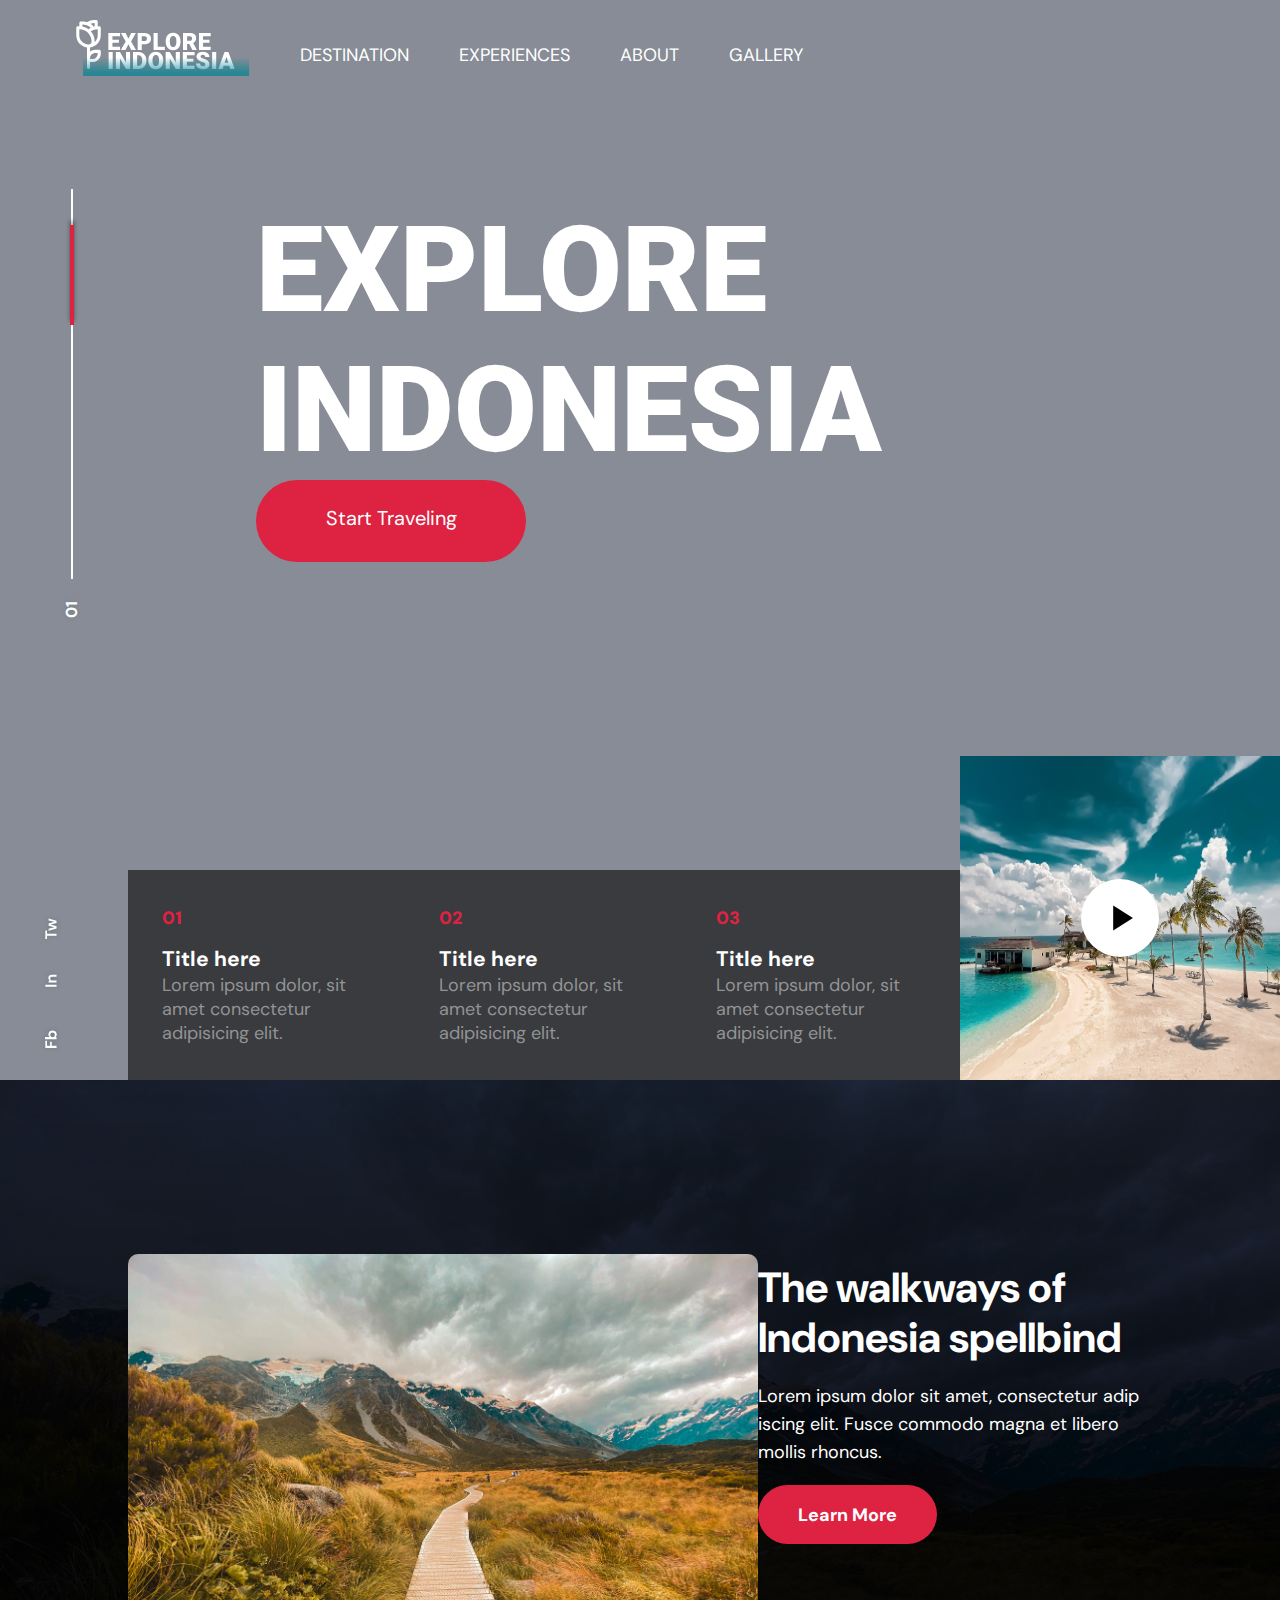
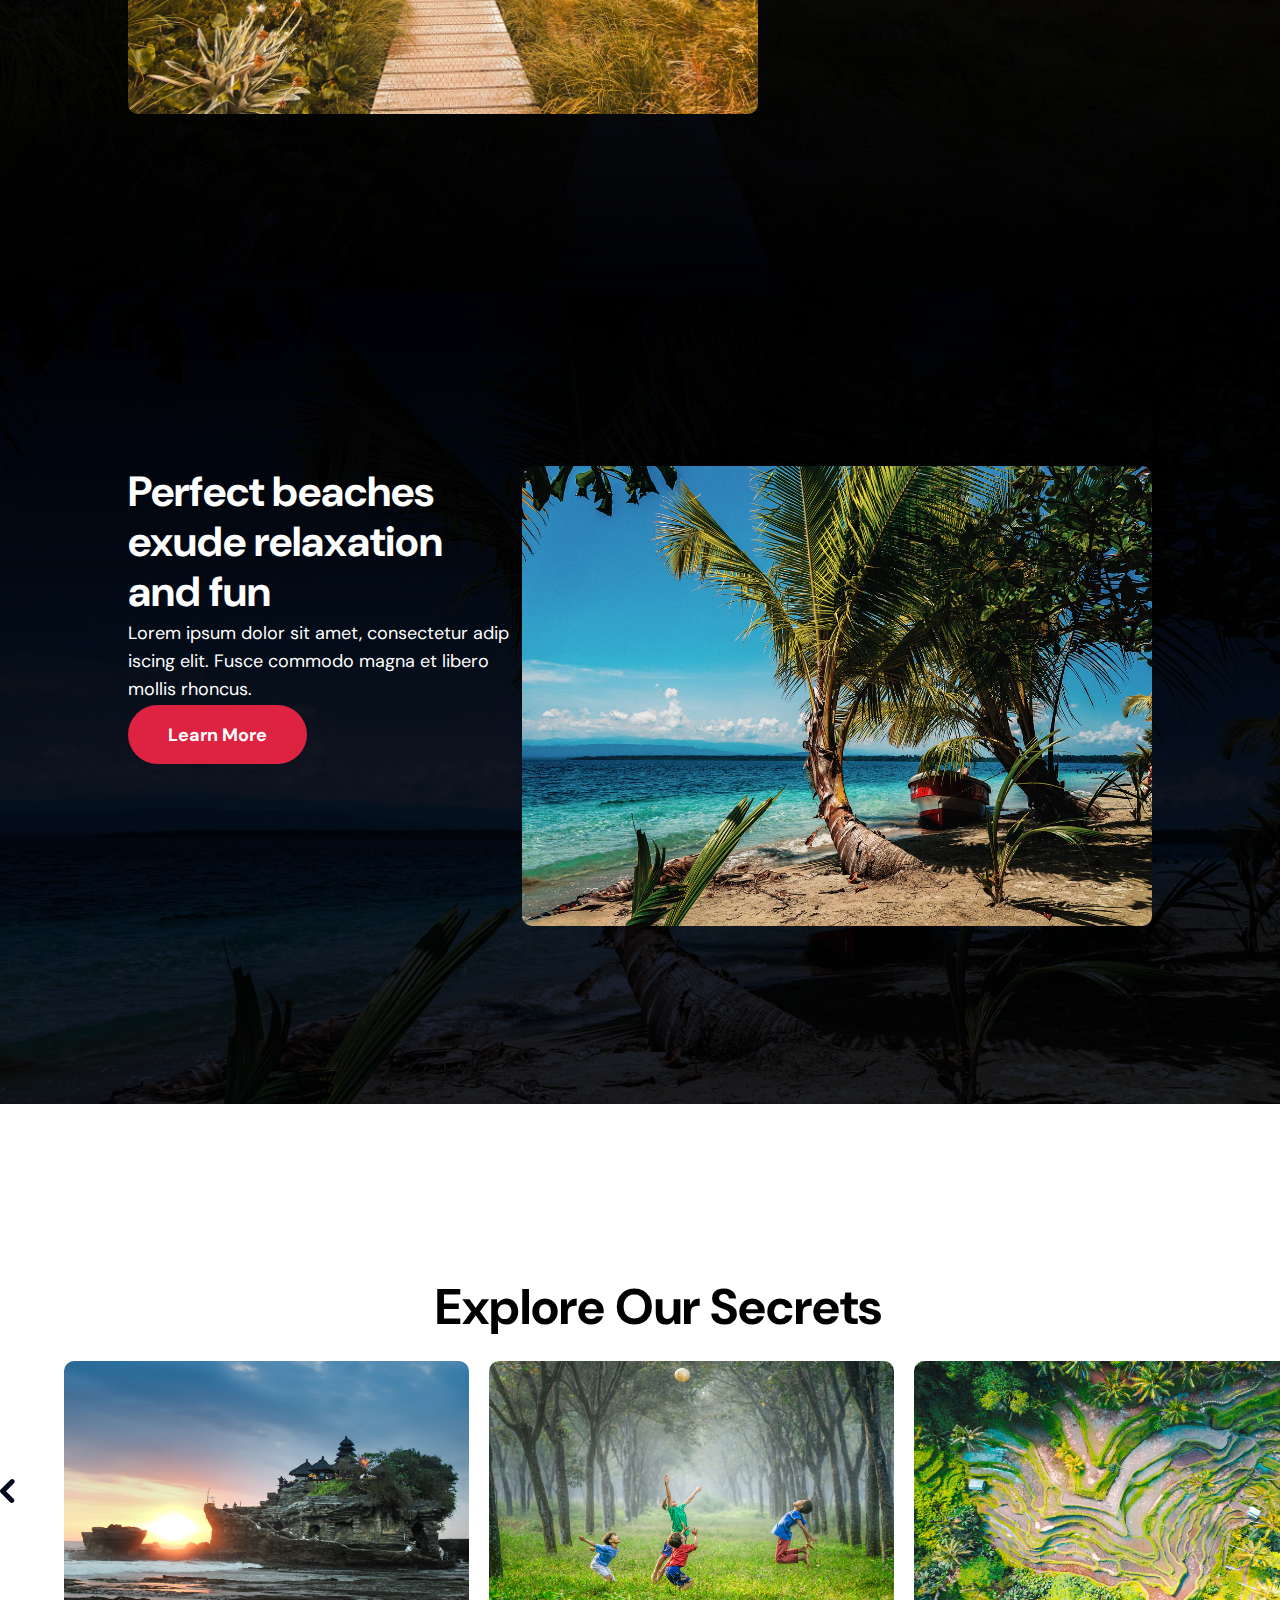
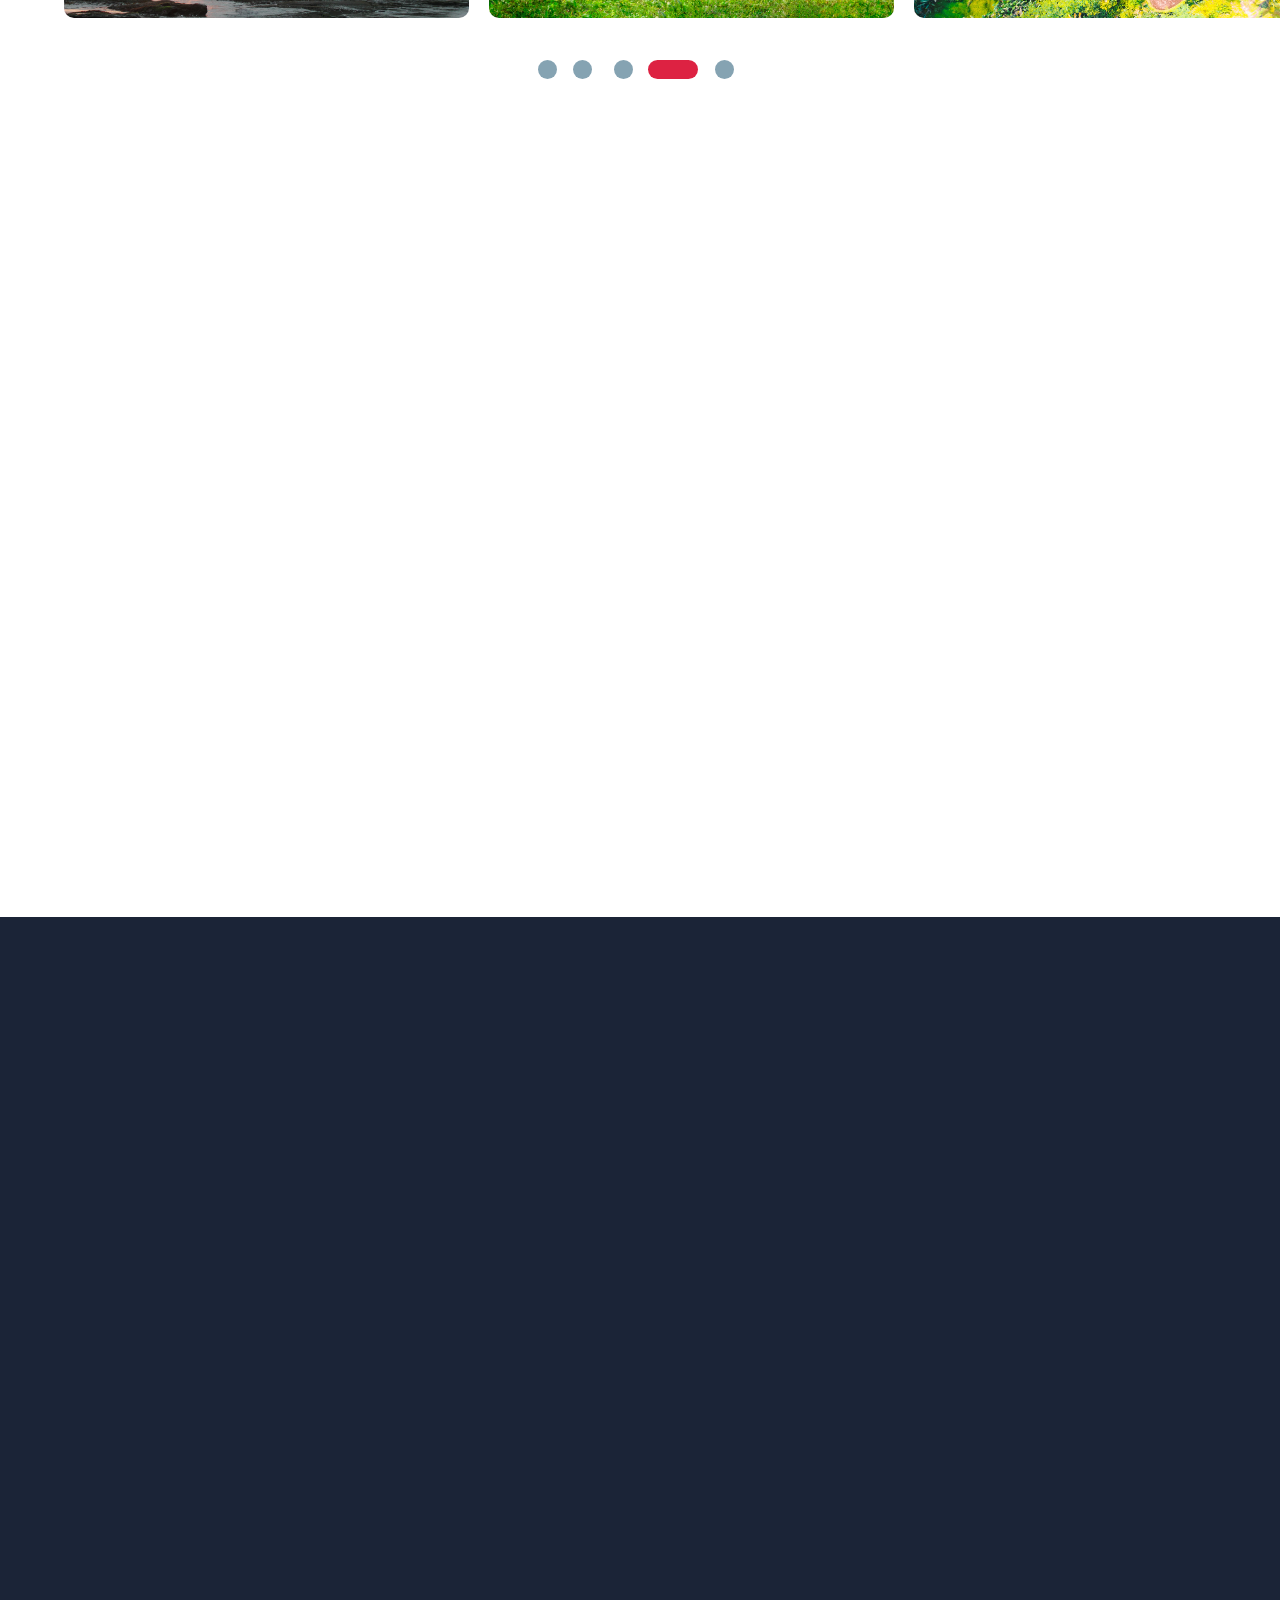
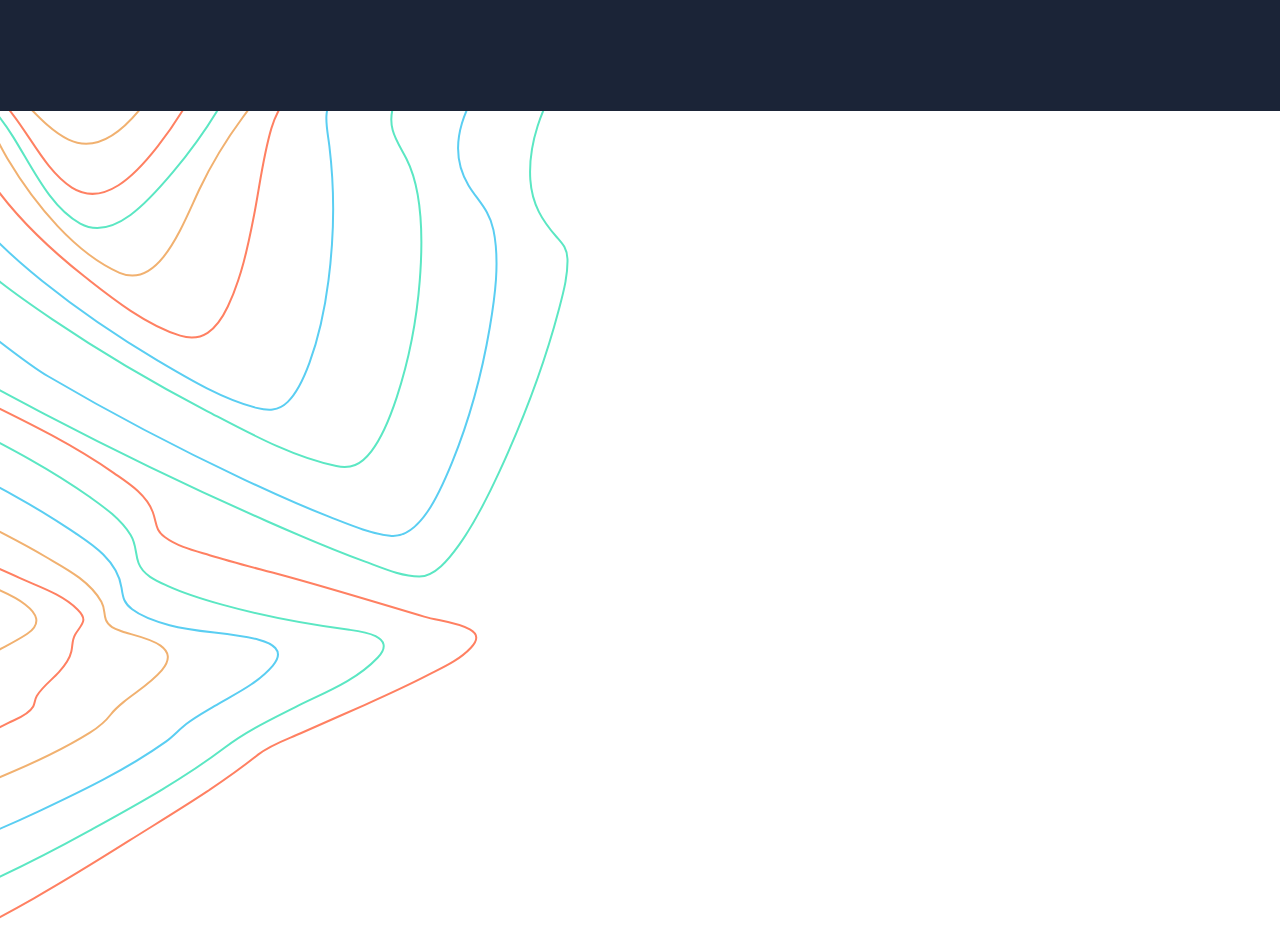
==== index.html @ 1d3860f2 "first commit" ====
<!DOCTYPE html>
<html lang="en">
<head>
    <meta charset="UTF-8">
    <meta name="viewport" content="width=device-width, initial-scale=1.0">
    <title>Explore Indonesia</title>
    <link rel="stylesheet" href="https://cdnjs.cloudflare.com/ajax/libs/font-awesome/6.5.2/css/all.min.css" integrity="sha512-SnH5WK+bZxgPHs44uWIX+LLJAJ9/2PkPKZ5QiAj6Ta86w+fsb2TkcmfRyVX3pBnMFcV7oQPJkl9QevSCWr3W6A==" crossorigin="anonymous" referrerpolicy="no-referrer" />
    <link rel="stylesheet" href="style.css">

</head>
<body>
    <section class="topSeaction">
        
        <nav class="navBar flex container">
            <div class="navLeft flex">
                <img src="/assets/logo.svg" alt="logo">
                <ul class="flex nav-links">
                    <li>DESTINATION</li>
                    <li>EXPERIENCES</li>
                    <li>ABOUT</li>
                    <li>GALLERY</li>
                </ul>
            </div>
            <div class="navRight flex">
                <div class="search">  <i class="fa-solid fa-magnifying-glass"></i> </div>
                <div class="manu"> <i class="fa-solid fa-bars"></i> </div>
            </div>
        </nav>

        <div class="topSeactionMid flex">
            <div class="lineStyle">
                <div class="lineTwo"></div>
                <div class="lineOne"></div>
                <div class="num">01</div>
            </div>
            <div class="mainText">
                <div class="text">
                    <p>EXPLORE INDONESIA</p>
                </div>
                <div class="button-1">
                    <p>Start Traveling</p>
                </div>
            </div>

        </div>

        <div class="topSeactionLower">
            <div class="lowerLang">
                <img src="/assets/lang.svg" alt="">
            </div>
            <div class="lowerBoolatine">
                <div class="card">
                    <p>01</p>
                    <h3>Title here</h3>
                    <P>Lorem ipsum dolor, sit amet consectetur adipisicing elit.
                    </P>
                </div>
                <div class="card">
                    <p>02</p>
                    <h3>Title here</h3>
                    <P>Lorem ipsum dolor, sit amet consectetur adipisicing elit.
                    </P>
                </div>
                <div class="card">
                    <p>03</p>
                    <h3>Title here</h3>
                    <P>Lorem ipsum dolor, sit amet consectetur adipisicing elit.
                    </P>
                </div>
            </div>
            <div class="lowerVideo">
                <img src="/assets/video.jpeg" alt="video">
                <div class="playBtn"><img src="/assets/play.svg" alt="play"></div>
            </div>
        </div>
    </section>

    <section class="articleSection">
        <article class="article-1 article">
            <div class="articleMain">
                <div class="articleImg">
                    <img src="/assets/conten-1.png" alt="conten-1" width="630" height="460">
                </div>
                <div class="articleContent">
                    <h3>The walkways of Indonesia spellbind</h3>
                    <P>Lorem ipsum dolor sit amet, consectetur adip iscing elit. Fusce commodo magna et libero mollis rhoncus. </P>
                    <div class="button-2"><a href="#">Learn More</a></div>
                </div>
            </div>
        </article>
        <article class="article-2 article">
            <div class="articleMain colRevers">
                <div class="articleContent">
                    <h3>Perfect beaches exude relaxation and fun</h3>
                    <P>Lorem ipsum dolor sit amet, consectetur adip iscing elit. Fusce commodo magna et libero mollis rhoncus. </P>
                    <div class="button-2"><a href="#">Learn More</a></div>
                </div>
                <div class="articleImg">
                    <img src="/assets/content-2.png" alt="conten-1" >
                </div>
            </div>
        </article>
    </section>

    <section class="farmSection">
        <div class="slider">
            <img class="arrow-l" src="/assets/arrowL.svg" alt="a-left">
            <img class="arrow-r" src="/assets/arrowR.svg" alt="a-right">
            <img class="sliderNav" src="/assets/sliderNav.svg" alt="s-nav">
            <div class="sliderHead">
                <p>Explore Our Secrets</p>
            </div>
            <div class="sliderImg">
                <div class="sliderImg-1 subImg">
                    <img src="/assets/slider-1.png" alt="slider-1">
                </div>
                <div class="sliderImg-2 subImg">
                    <img src="/assets/slider-2.png" alt="slider-1">
                    
                </div>
                <div class="sliderImg-3 subImg">
                    <img src="/assets/slider-3.png" alt="slider-1">
                </div>
            </div>
            <div class="repo-sliderImg">
                <div class="sliderImg-1">
                    <img src="/assets/slider-1.png" alt="slider-1">
                </div>
            </div>
        </div>
        <div class="slider-repo">
            <img class="arrow-l" src="/assets/arrowL.svg" alt="a-left">
            <img class="arrow-r" src="/assets/arrowR.svg" alt="a-right">
            <img class="sliderNav" src="/assets/sliderNav.svg" alt="s-nav">
            <div class="sliderHead">
                <p>Explore Our Secrets</p>
            </div>
            <div class="sliderImg">    
                <div class="sliderImg-2-repo">
                    <img src="/assets/slider-2.png" alt="slider-1">            
                </div>
            </div>
        </div>
        <div class="subSection">
            
        </div>
    </section>


    <div>
        <img src="/assets/overlay-1.svg" alt="">
    </div>

</body>
</html>
---- style.css ----
@import url('https://fonts.googleapis.com/css2?family=DM+Sans:ital,opsz,wght@0,9..40,100..1000;1,9..40,100..1000&display=swap');
@import url('https://fonts.googleapis.com/css2?family=Roboto:ital,wght@0,100;0,300;0,400;0,500;0,700;0,900;1,100;1,300;1,400;1,500;1,700;1,900&display=swap');

*{
    margin: 0;
    padding: 0;
    box-sizing: border-box;
    list-style-type: none;
}

:root{
    font-family: 'DM sans';
    --primary-color: #010A20;
    --secondary-btn-color: #DD2242;
    --primary-text-color: #ffffff;
}
a{
    text-decoration: none;
}
.container{
    width: 90%;
    margin: auto;
}
.flex{
    display: flex;
}
.flexCol{
    display: flex;
    flex-direction: column; 
}
.btn{
    color: var(--primary-text-color);
    background-color: var(--secondary-btn-color);
    border: 1px solid var(--primary-color);  
}
.button-2{
    width: 179px;
    height: 59px;
    padding: 16px 24px;
    text-align: center;
    background-color: var(--secondary-btn-color);
    border-radius: 32px;
}



.topSeaction{
    position: relative;
    width: 100%;
    height: 1080px;
    background-image: url(/assets/main-background.jpeg);
    background-size: cover;
    background-repeat: no-repeat;
    background-color: #010a2078;
    background-position: center;
    background-blend-mode: multiply;
    font-size: 18px;
}
.topSeaction ul{
    gap: 50px;
}

.navBar{
    padding-block-start: 20px;
    color: var(--primary-text-color) ;
    justify-content: space-between;   
}
.navLeft, .navRight{
    align-items: center;
    gap: 50px;   
}



.topSeactionMid{
    color: var(--primary-text-color);
    width: 100%;
    height: 60%;
    
}
.lineStyle{
    position: relative;
    width: 20%;
    height: fit-content;
}
.lineOne{
    position: sticky;
    width: 2px;
    height: 390px;
    left: 71.04px;
    top: 33%;
    background: linear-gradient(0deg, #FFFFFF, #FFFFFF), #FFFFFF;
    transform: matrix(1, 0, 0, -1, 0, 0);
    z-index: 1;
}
.lineTwo{
    position: sticky;
    width: 4px;
    height: 100px;
    left: 70.04px;
    top: 25%;
    background: #DD2242;
    box-shadow: 0px 4px 4px rgba(0, 0, 0, 0.45);
    transform: matrix(1, 0, 0, -1, 0, 0);
    z-index: 2;
}
.num{
    position: absolute;
    width: 17px;
    height: 21.01px;
    left: 63.03px;
    top: 510px;
    font-family: 'DM Sans';
    font-style: normal;
    font-weight: 700;
    font-size: 16px;
    line-height: 21px;
    color: #FFFFFF;
    text-shadow: 0px 0px 4px rgba(0, 0, 0, 0.1);
    transform: rotate(-90deg);

}
.mainText{
    width: 60%;
    height: 90%;
    display: flex;
    flex-direction: column;
    justify-content: center ;
    font-size: 100%;
}
.mainText .text{
    font-size: 120px;
    font-family:'Roboto';
    font-weight: 900;
}
.mainText .button-1{
    width: 270px;
    height: 82px;
    color: var(--primary-text-color);
    background-color: var(--secondary-btn-color);
    text-align: center;
    font-size: 20px;
    border-radius: 211px;
    padding: 25px;
}




.topSeactionLower{
    width: 100%;
    height: 30%;
    margin-block-start: 19px;
    display: flex;
    color: var(--primary-text-color);
}
.lowerLang{
    width: 10%;
    height: 100%;
    position: relative;
}
.lowerLang img{
    position: absolute;
    left: 40%;
    top: 70%;
    transform: translate(-50%, -50%);
}
.lowerBoolatine{
    display: flex;
    width: 65%;
    height: 210px;
    align-self: flex-end;
    align-items: center;
    justify-content: space-around;
    background-color: #00000093;
}

.lowerBoolatine .card{
    width: 210px;
}

.card p:last-of-type{
    font-size: 18px;
    font-weight: 400;
    color: #939393;
}
.card p:first-of-type{
    color: var(--secondary-btn-color);
    font-weight: 900;
    margin-bottom: 15px;
}
.lowerVideo{  
    position: relative;
    width: 25%;
    height: 100%;
    background-color:#22dd7050;
}
.lowerVideo img{
    width: 100%;
    height: 100%;
}
.lowerVideo .playBtn{
    position: absolute;
    left: 50%;
    top: 50%;
    transform: translate(-50%, -50%);
    width: 78px;
    height: 78px;
    border-radius:50%;
    background-color: var(--primary-text-color);
    text-align: center;
}
.playBtn img{
    width: 44px;
}

.articleSection{
    width: 100%;
    height: 1624px;
  
}

.article-1{
    width: 100%;
    height: 50%;
    background-image: linear-gradient(0deg, #010A20 0%, rgba(1, 10, 32, 0) 100%),url(/assets/article-1.png);
    background-color: #010a20e1;
    background-blend-mode: multiply;
    background-repeat: no-repeat;
    background-size: cover;
}
.article-2{
    width: 100%;
    height: 50%;
    background-color: rgba(0, 255, 255, 0.468);
    background-image:linear-gradient(180deg, #010A20 0%, rgba(1, 10, 32, 0) 100%),url(/assets/article-2.png);
    background-color: #010a20e1;
    background-blend-mode: multiply;
    background-repeat: no-repeat;
    background-size: cover;
}

.article-1,.article-2{
    color: var(--primary-text-color);
    display: flex;
    justify-content: center;
    align-items: center;
}
.articleMain{
    width: 80%;
    display: flex;
    justify-content: space-around;
}
.articleMain .articleContent{
    display: flex;
    flex-direction: column;
    justify-content: space-around;
    max-width: 480px;
    height: 300px;
}
.articleImg img{
    max-width: 630px;
    height: 460px;
    border-radius: 10px;
}
.articleContent h3{
    font-size: 42px;
    font-weight: 700;
    line-height: 50px;
}
.articleContent p{
    font-size: 18px;
    font-weight: 400;
    line-height: 28px;
}
.articleContent a{
    font-size: 18px;
    line-height: 28px;
    font-weight: 700;
    color: var(--primary-text-color);
}


.farmSection{
    position: relative;
    width: 100%;
    height: 2207px;
    background-image: url(/assets/farm.jpeg);
    background-size: cover;
    background-position: center;
    background-repeat: no-repeat;
}
.slider{
    position: relative;
    max-width: 1400px;
    height: 500px;
    margin: auto;
    
}
.sliderHead{
    position: absolute;
    left: 34%;
    top:170px;
    font-size: 50px;
    font-weight: 700;
}
.sliderImg{
    position: absolute;
    top: 257px;
    left: 5%;
    display: flex;
    gap: 20px;
 
}
.subImg img{
    width: 405px;
    height: 257px;
    border-radius: 10px;
}

.arrow-l{
    position: absolute;
    top: 75%;
    left:0; 
}
 .arrow-r{
    position: absolute;
    top: 75%;
    right:0;
}
 .sliderNav{
    position: absolute;
    bottom:-15%;
    left: 42%;
}
.repo-sliderImg{
    display: none;
}
.repo-sliderImg img{
    max-width: 405px;
    height: 257px;
    border-radius: 10px;
}
.subSection{
    position: absolute;
    bottom: 0%;
    width: 100%;
    height: 794px;
    background-image: url(/assets/sub.svg);
}
.slider-repo{
    display: none;
}


@media only screen and (max-width: 1024px){

    .articleMain{
        flex-direction: column;
        align-items: center;
    }

    .colRevers{
        flex-direction: column-reverse !important;
        align-self: flex-start;
    }

    .article-2{
        height: fit-content;
        padding-bottom: 20px;
    }
    .articleContent{
        width: auto;
        word-wrap: normal;
    }
    .articleContent h3{
        font-size: 40px;
    }
    .articleContent p{
        font-size: 16px;
    }
    .articleMain .articleImg img{
        width: 100%;
        height: auto;
    }
    .articleContent .button-2{
        width: 100%;
    }
    .slider{
        display: none;
    }
    .slider-repo{
        position: relative;
        max-width: 50%;
        height: 500px;
        justify-content: center;
        margin: auto;
        background-color: #010a2060;
    }
    .sliderImg-2-repo img{
        width: 405px;
        height: 257px;
        border-radius: 10px;
    }
}

@media only screen and (max-width: 768px){
    .topSeaction{
        height: 1090px;
    }
    .nav-links{
        display: none;
    }
    .lineStyle{
        display: none;
    }
    .lowerLang{
        display: none;
    }
    .mainText{
        width: 90%;
        align-items: center;
    }
    .mainText .text p{  
        width: 90%;
        margin: auto;
        font-size: 100px;
    }
    .topSeactionMid{
        justify-content: center;
        height: 30%;
    }
    .topSeactionLower{
        margin-block-start: 0;
        flex-direction: column;
        height: 55%;
    }
    .lowerBoolatine{
        flex-direction: column;
        justify-content: center;
        align-self: center;
        width: 314px;
        height: 473px;
    }
    .lowerVideo{
        align-self: center;
        width: 314px;
        height: 473px; 
    }


    .articleMain{
        flex-direction: column;
    }

    .colRevers{
        flex-direction: column-reverse !important;
        align-self: flex-start;
    }

    .article-2{
        height: fit-content;
       
    }
    .articleContent{
        width: auto;
        word-wrap: normal;
    }
    .articleContent h3{
        font-size: 40px;
    }
    .articleContent p{
        font-size: 16px;
    }
    .articleMain .articleImg img{
        width: 100%;
        height: auto;
    }
    .articleContent .button-2{
        width: 100%;
    }

    
    .sliderHead{
        position: absolute;
        left: 34%;
        top:120px;
        font-size: 50px;
        font-weight: 700;
    }

}
@media only screen and (max-width: 600px) {

    .topSeactionMid{
        height: 30%;
        justify-content: center;
    }
    .mainText{
        justify-content: center;
    }
    .mainText .text p{
        width: 100%;
        padding: 20px;
        font-size: 59px;
    }   
    .mainText .button-1{
        width: 100%;
    }
    .articleSection{
        height: 1400px;
    }
    .article-2{
        width: 100%;
        height: fit-content;
        padding-bottom: 150px;
    }

}
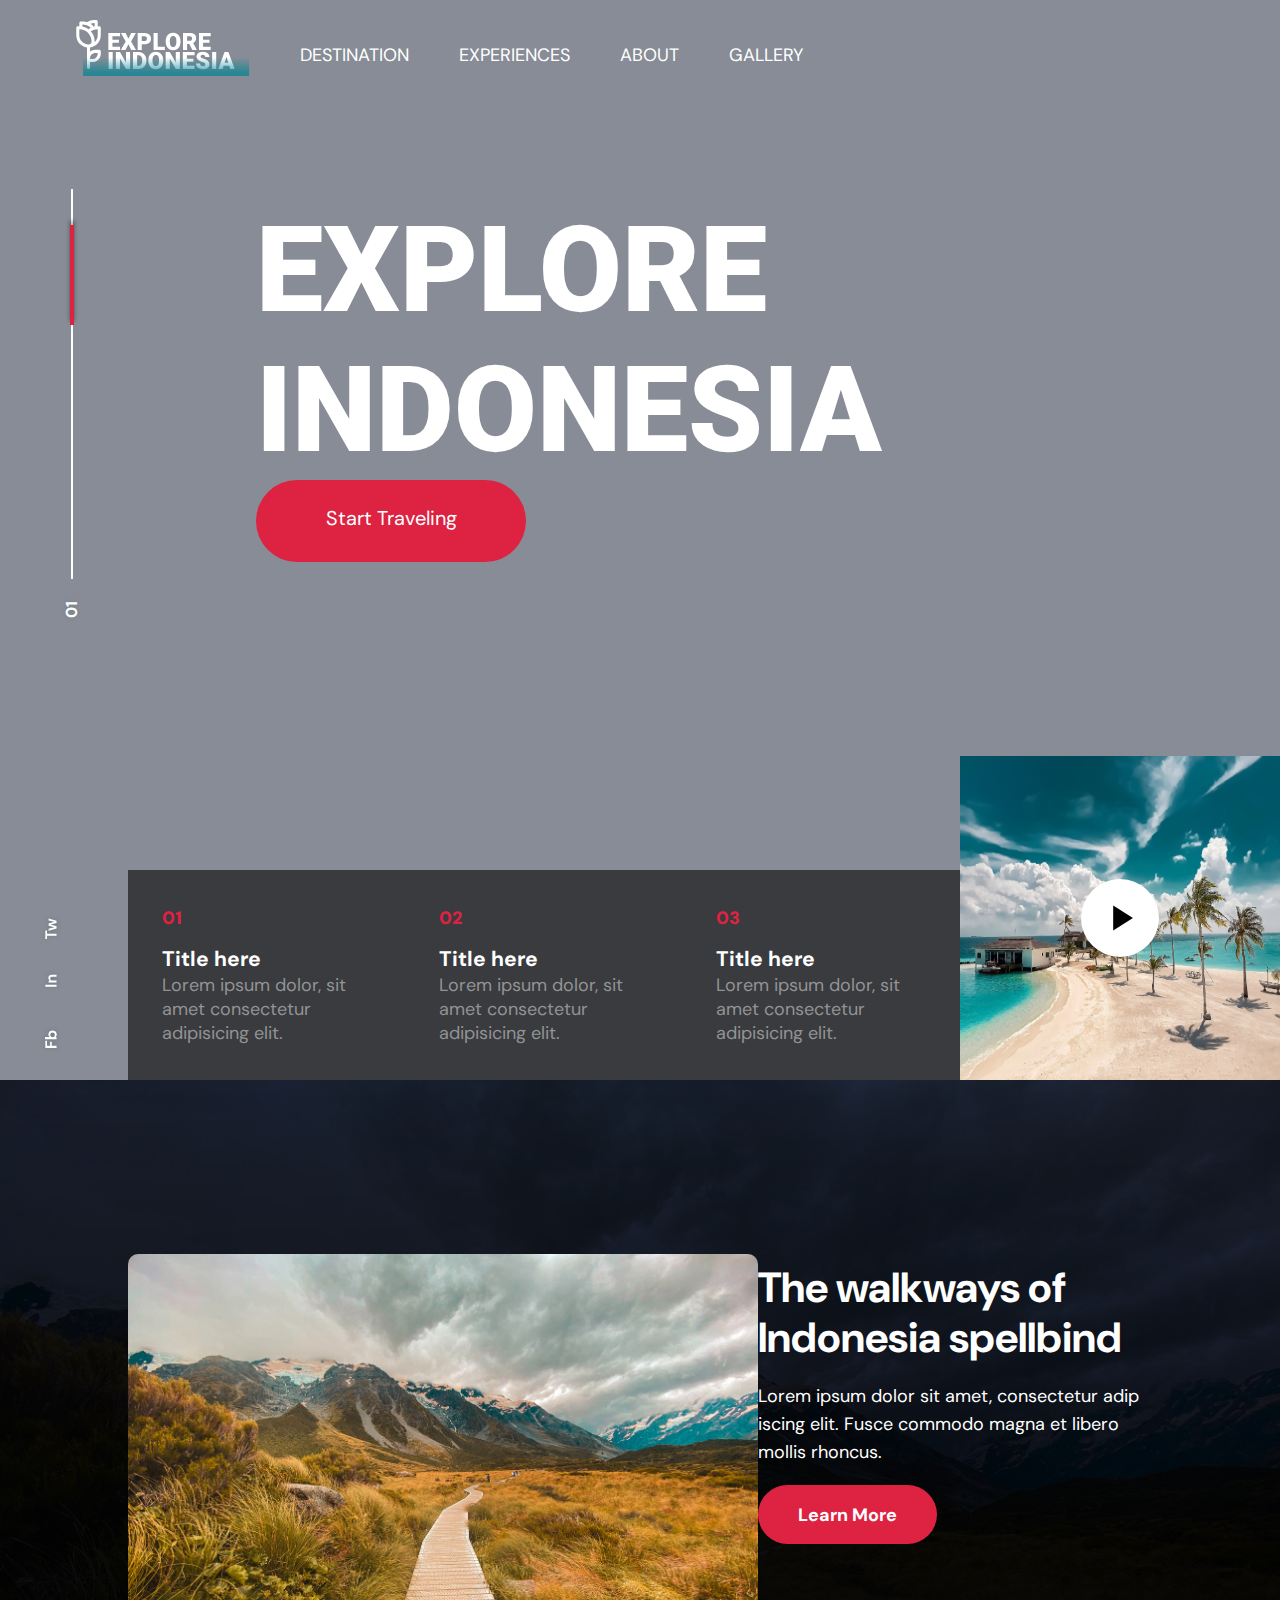
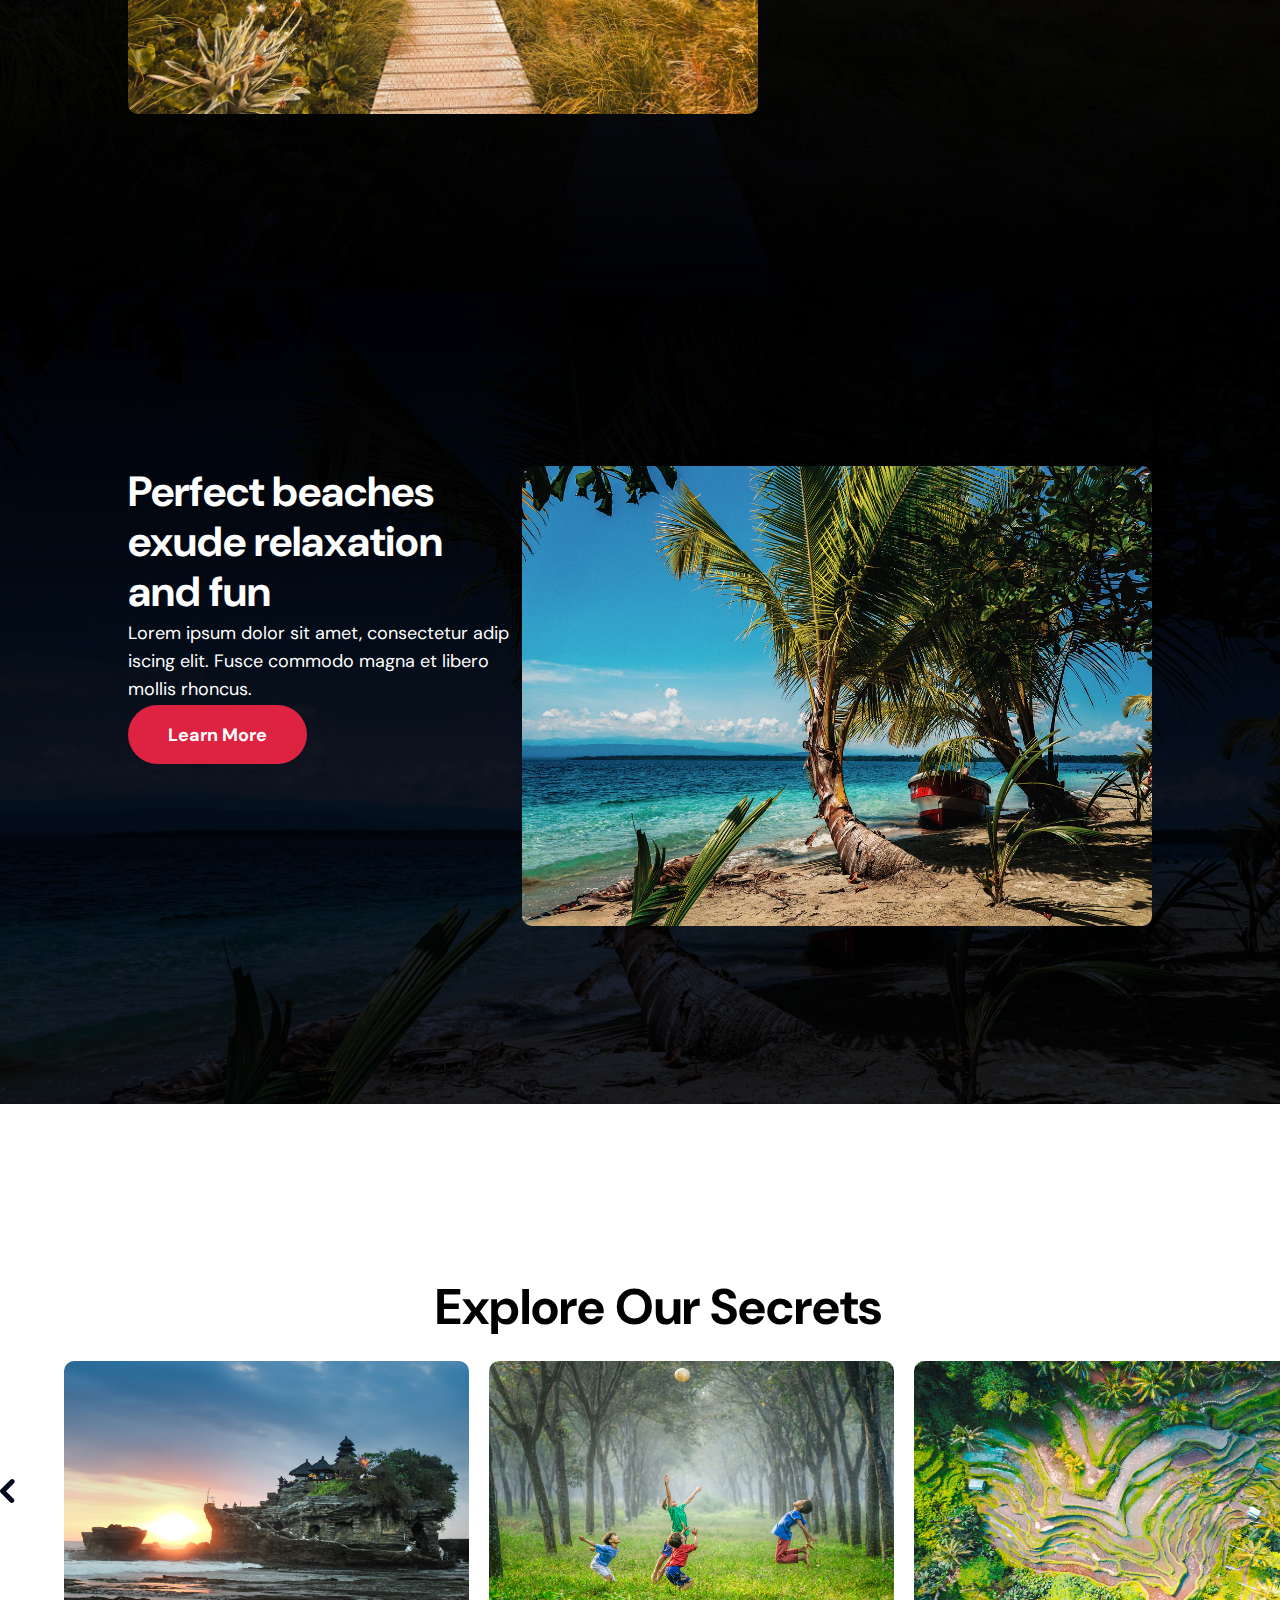
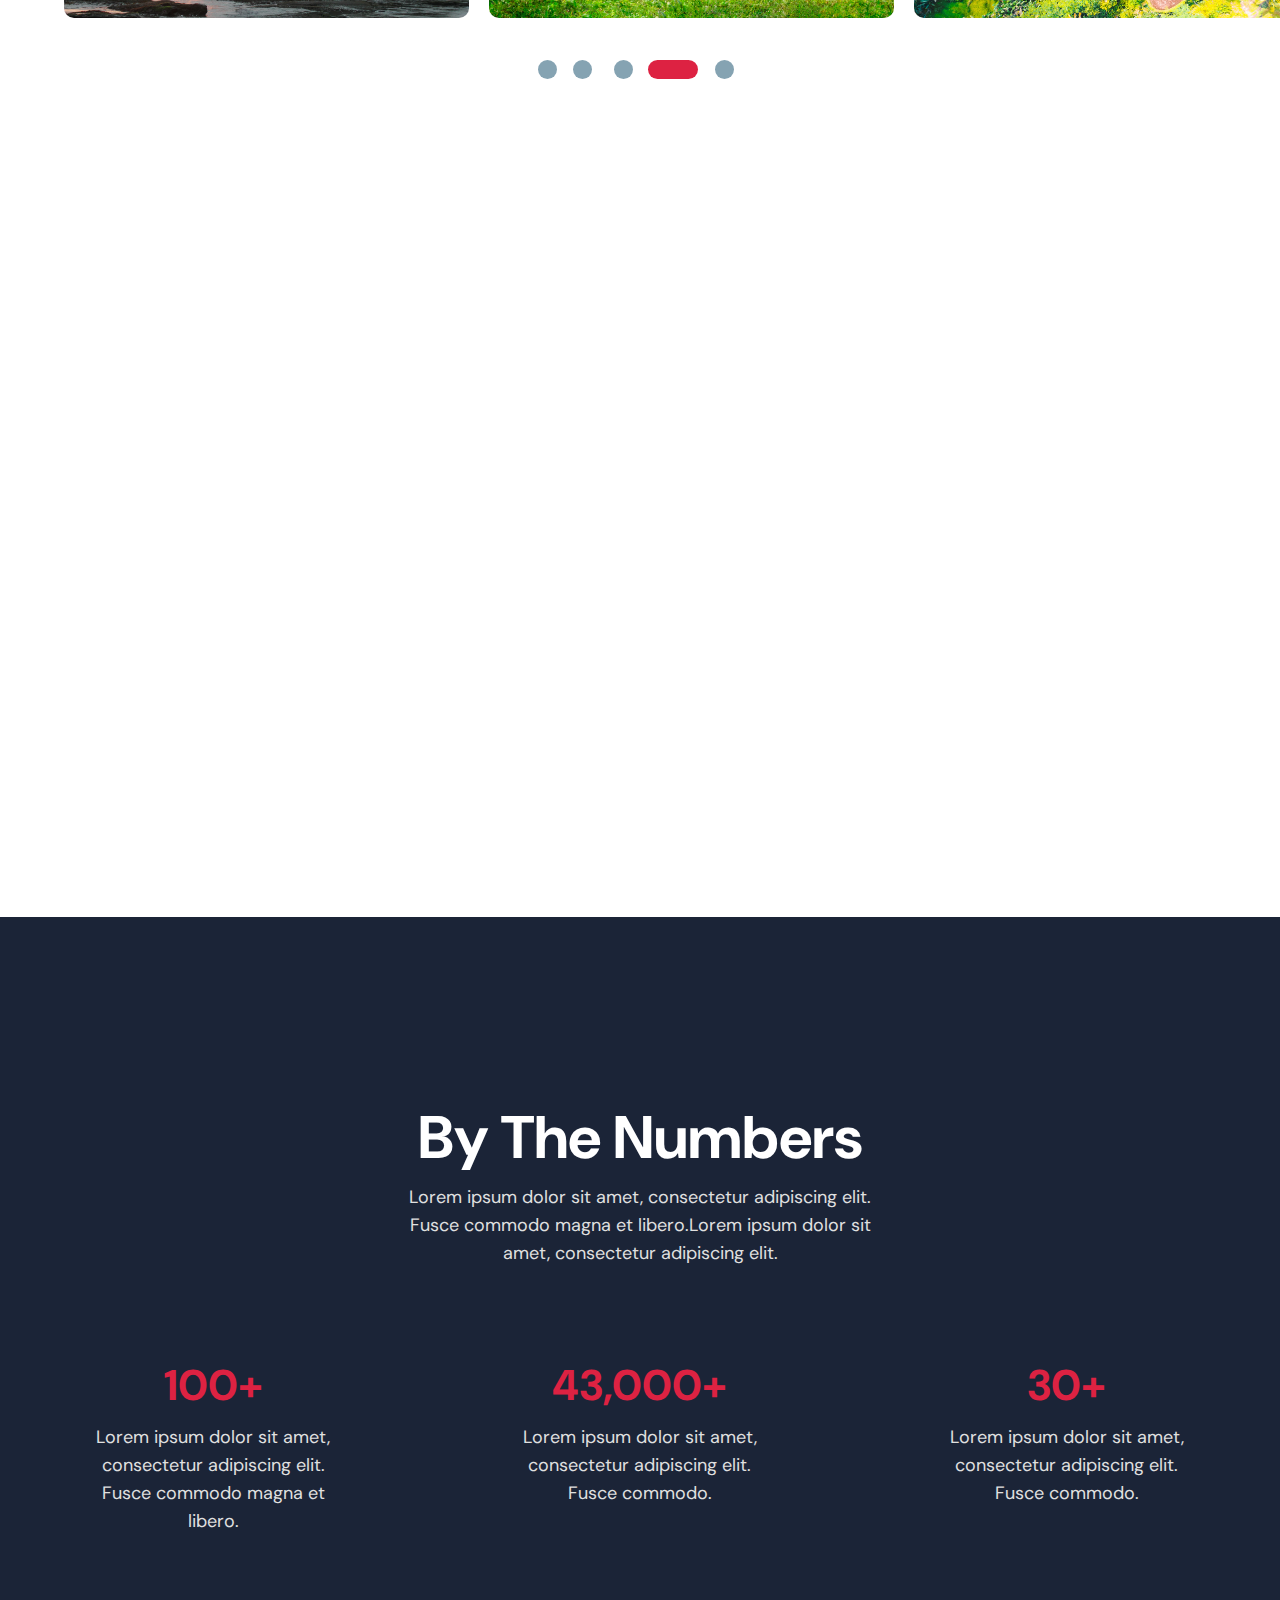
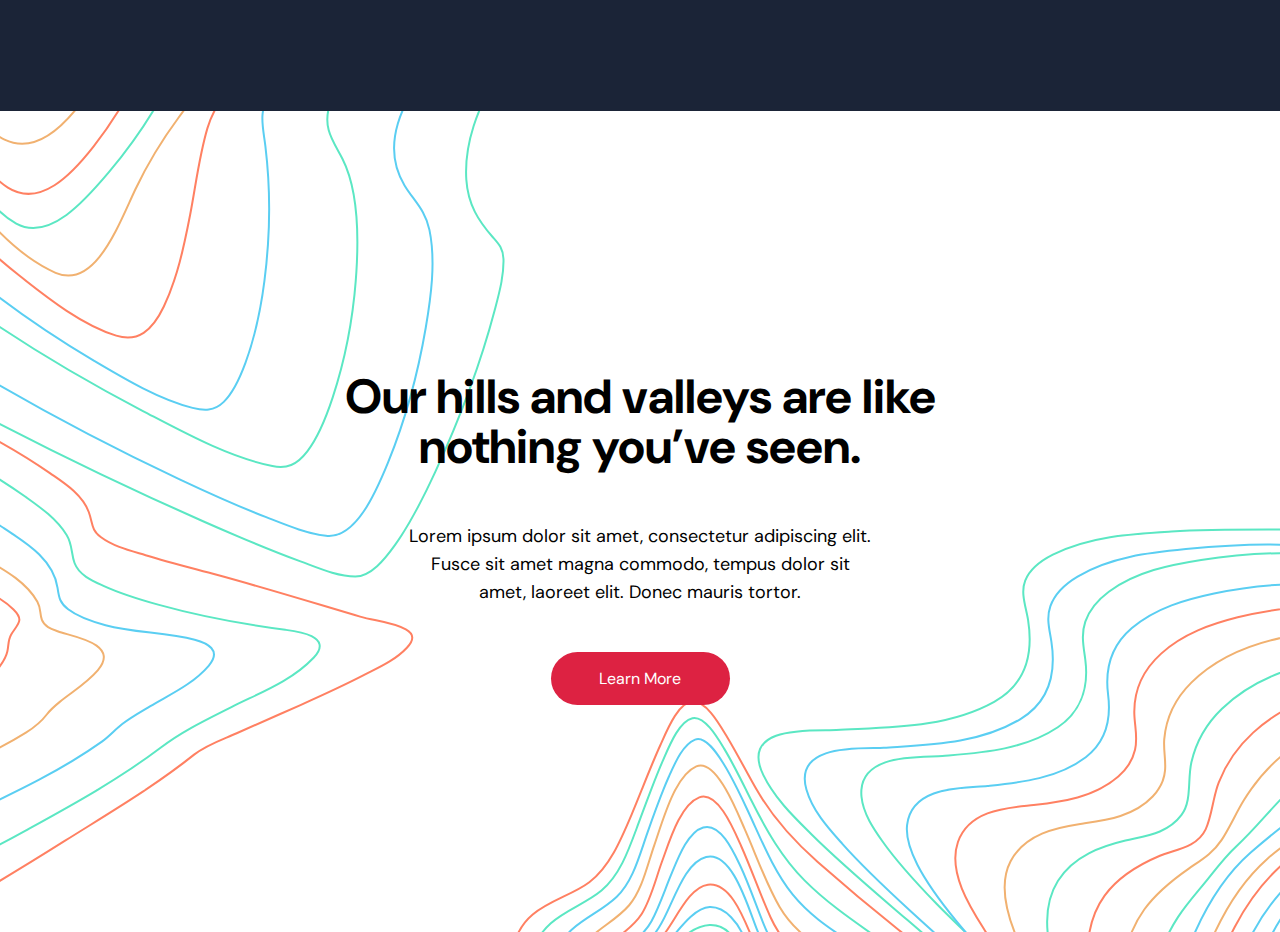
==== commit 11cb2419: "ss" ====
--- a/index.html
+++ b/index.html
@@ -142,13 +142,36 @@
             </div>
         </div>
         <div class="subSection">
-            
+            <div class="topCard">
+                <h3>By The Numbers</h3>
+                <p>Lorem ipsum dolor sit amet, consectetur adipiscing elit. Fusce commodo magna et libero.Lorem ipsum dolor sit amet, consectetur adipiscing elit.</p>
+            </div>
+            <div class="bottomCard">
+                <div class="card-b">
+                    <h3>100+</h3>
+                    <p>Lorem ipsum dolor sit amet, consectetur adipiscing elit. Fusce commodo magna et libero.</p>
+                </div>
+                <div class="card-b">
+                    <h3>43,000+</h3>
+                    <p>Lorem ipsum dolor sit amet, consectetur adipiscing elit. Fusce commodo.</p>
+                </div>
+                <div class="card-b">
+                    <h3>30+</h3>
+                    <p>Lorem ipsum dolor sit amet, consectetur adipiscing elit. Fusce commodo.</p>
+                </div>
+            </div>
         </div>
     </section>
 
 
-    <div>
-        <img src="/assets/overlay-1.svg" alt="">
+    <div class="overlaySaction">
+        <img class="overlay-1" src="/assets/overlay-1.svg" alt="">
+        <div class="overlayContent">
+            <h3>Our hills and valleys are like nothing you’ve seen.</h3>
+            <p>Lorem ipsum dolor sit amet, consectetur adipiscing elit. Fusce sit amet magna commodo, tempus dolor sit amet, laoreet elit. Donec mauris tortor.</p>
+            <div class="button-2"><a href="#">Learn More</a></div>
+        </div>
+        <img class="overlay-2" src="/assets/overlay-2.svg" alt="">
     </div>
 
 </body>
--- a/style.css
+++ b/style.css
@@ -16,6 +16,7 @@
 }
 a{
     text-decoration: none;
+    color: var(--primary-text-color);
 }
 .container{
     width: 90%;
@@ -341,17 +342,101 @@
     height: 257px;
     border-radius: 10px;
 }
+.slider-repo{
+    display: none;
+}
+
 .subSection{
     position: absolute;
     bottom: 0%;
     width: 100%;
     height: 794px;
     background-image: url(/assets/sub.svg);
-}
-.slider-repo{
-    display: none;
-}
-
+    color: var(--primary-text-color);
+}
+
+.subSection{
+    display: flex;
+    flex-direction: column;
+    align-items: center;
+    justify-content: center;
+    gap: 80px;
+}
+
+.topCard{
+    width: 500px;
+    text-align: center;
+}
+.topCard h3{
+    font-size: 60px;
+    font-weight: 700;
+    line-height: 90px;
+}
+.subSection p{
+    text-align: center;
+    font-size: 18px;
+    line-height: 28px;
+    color: #E0E0E0;
+}
+
+.bottomCard{
+    text-align: center;
+    display: flex;
+    justify-content: space-around;
+
+}
+.bottomCard .card-b{
+    width: 20%;
+}
+.card-b h3{
+    font-size: 43px;
+    padding: 10px;
+    color: var(--secondary-btn-color);
+}
+
+.overlaySaction{
+    position: relative;
+    width: 100%;
+    height: 821px;
+    display: flex;
+    justify-content: center;
+    align-items: center;
+}
+.overlaySaction .overlay-1{
+    position: absolute;
+    top: 0;
+    left: -5%;
+    z-index: -1;
+}
+.overlaySaction .overlay-2{
+    position: absolute;
+    bottom: 0;
+    right:0;
+    z-index: -1;
+}
+.overlayContent{
+    max-width: 620px;
+    height: 300px;
+    text-align: center;
+    display: flex;
+    flex-direction: column;
+    align-items: center;
+    justify-content: space-around;
+    gap: 50px;
+}
+
+.overlayContent h3{
+    max-width: 640px;
+    height: 100px;
+    font-size: 48px;
+    line-height: 50px;
+}
+.overlayContent p{
+    max-width: 470px;
+    height: 80px;
+    font-size: 18px;
+    line-height: 28px;
+}
 
 @media only screen and (max-width: 1024px){
 
@@ -402,6 +487,18 @@
         height: 257px;
         border-radius: 10px;
     }
+    .overlaySaction .overlay-1{
+        position: absolute;
+        top: -20%;
+        left: -50%;
+        z-index: -1;
+    }
+    .overlaySaction .overlay-2{
+        position: absolute;
+        
+        right:-40%;
+        z-index: -1;
+    }
 }
 
 @media only screen and (max-width: 768px){
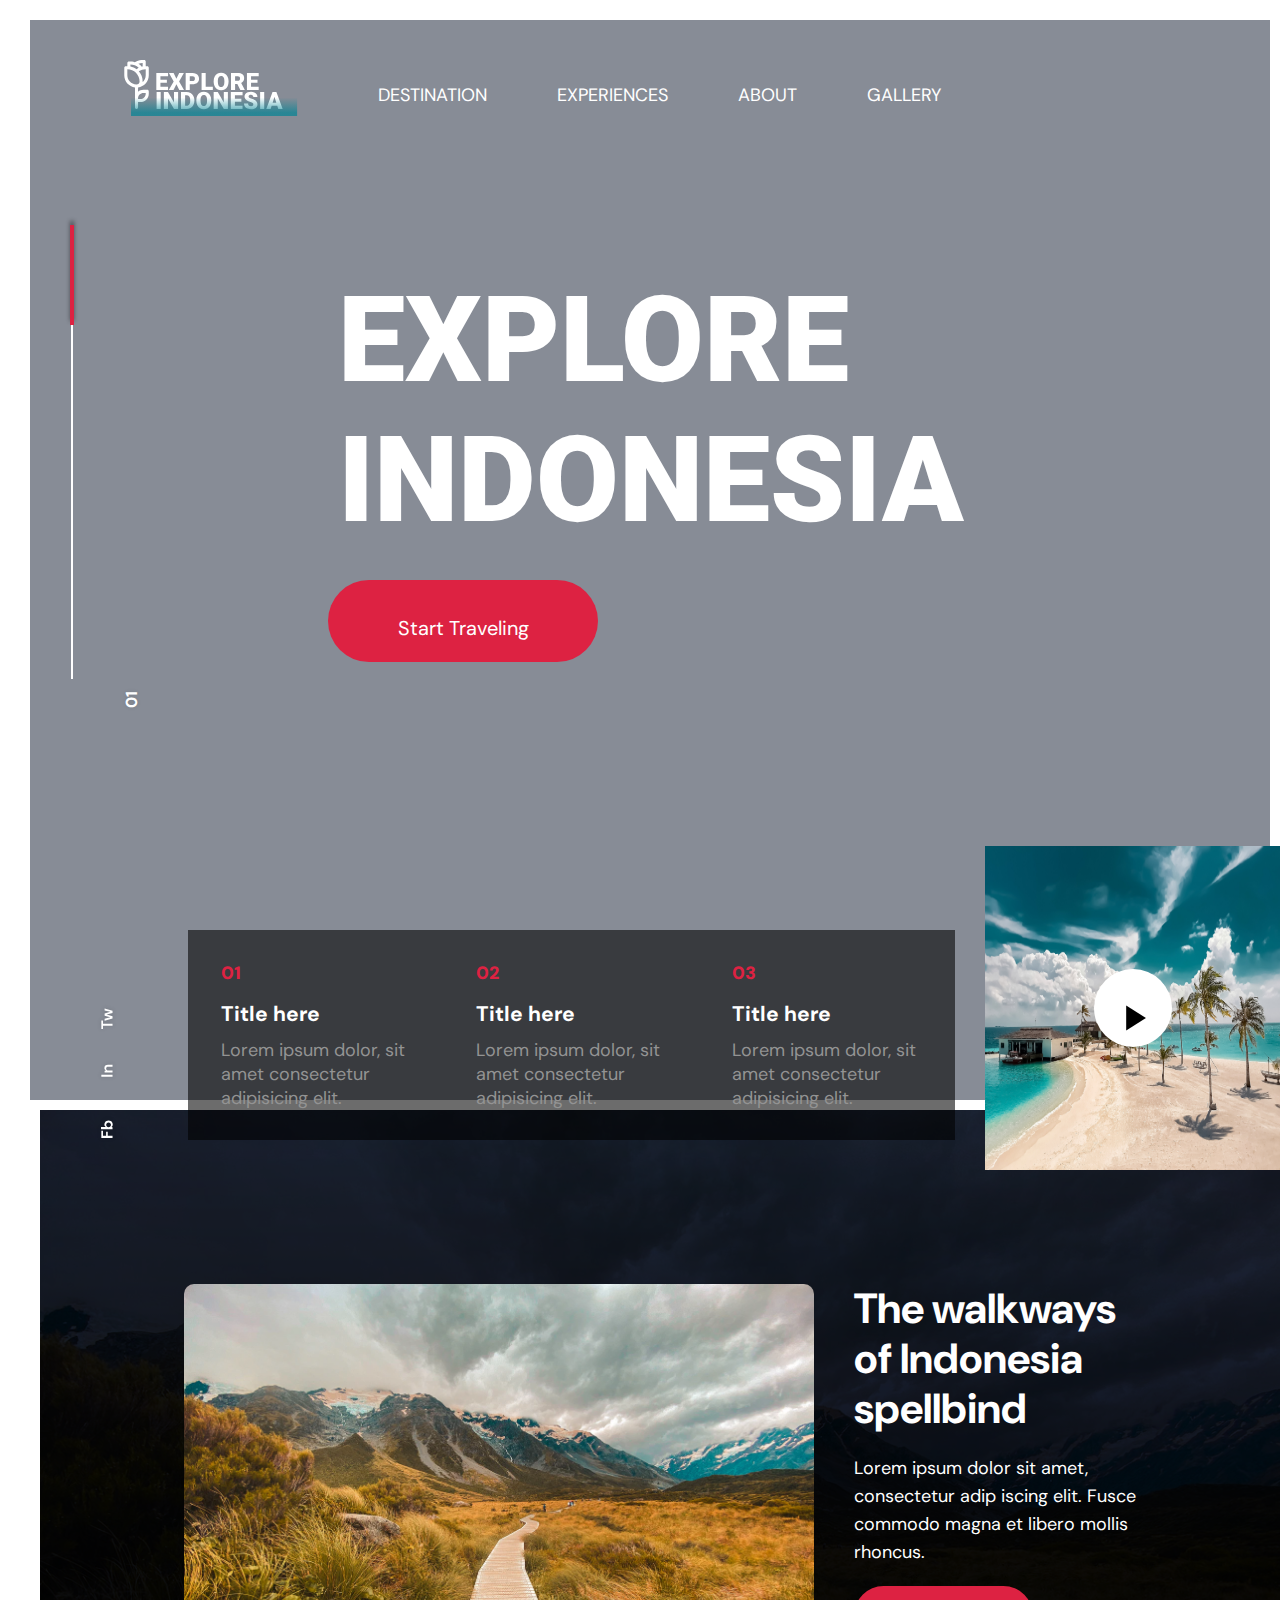
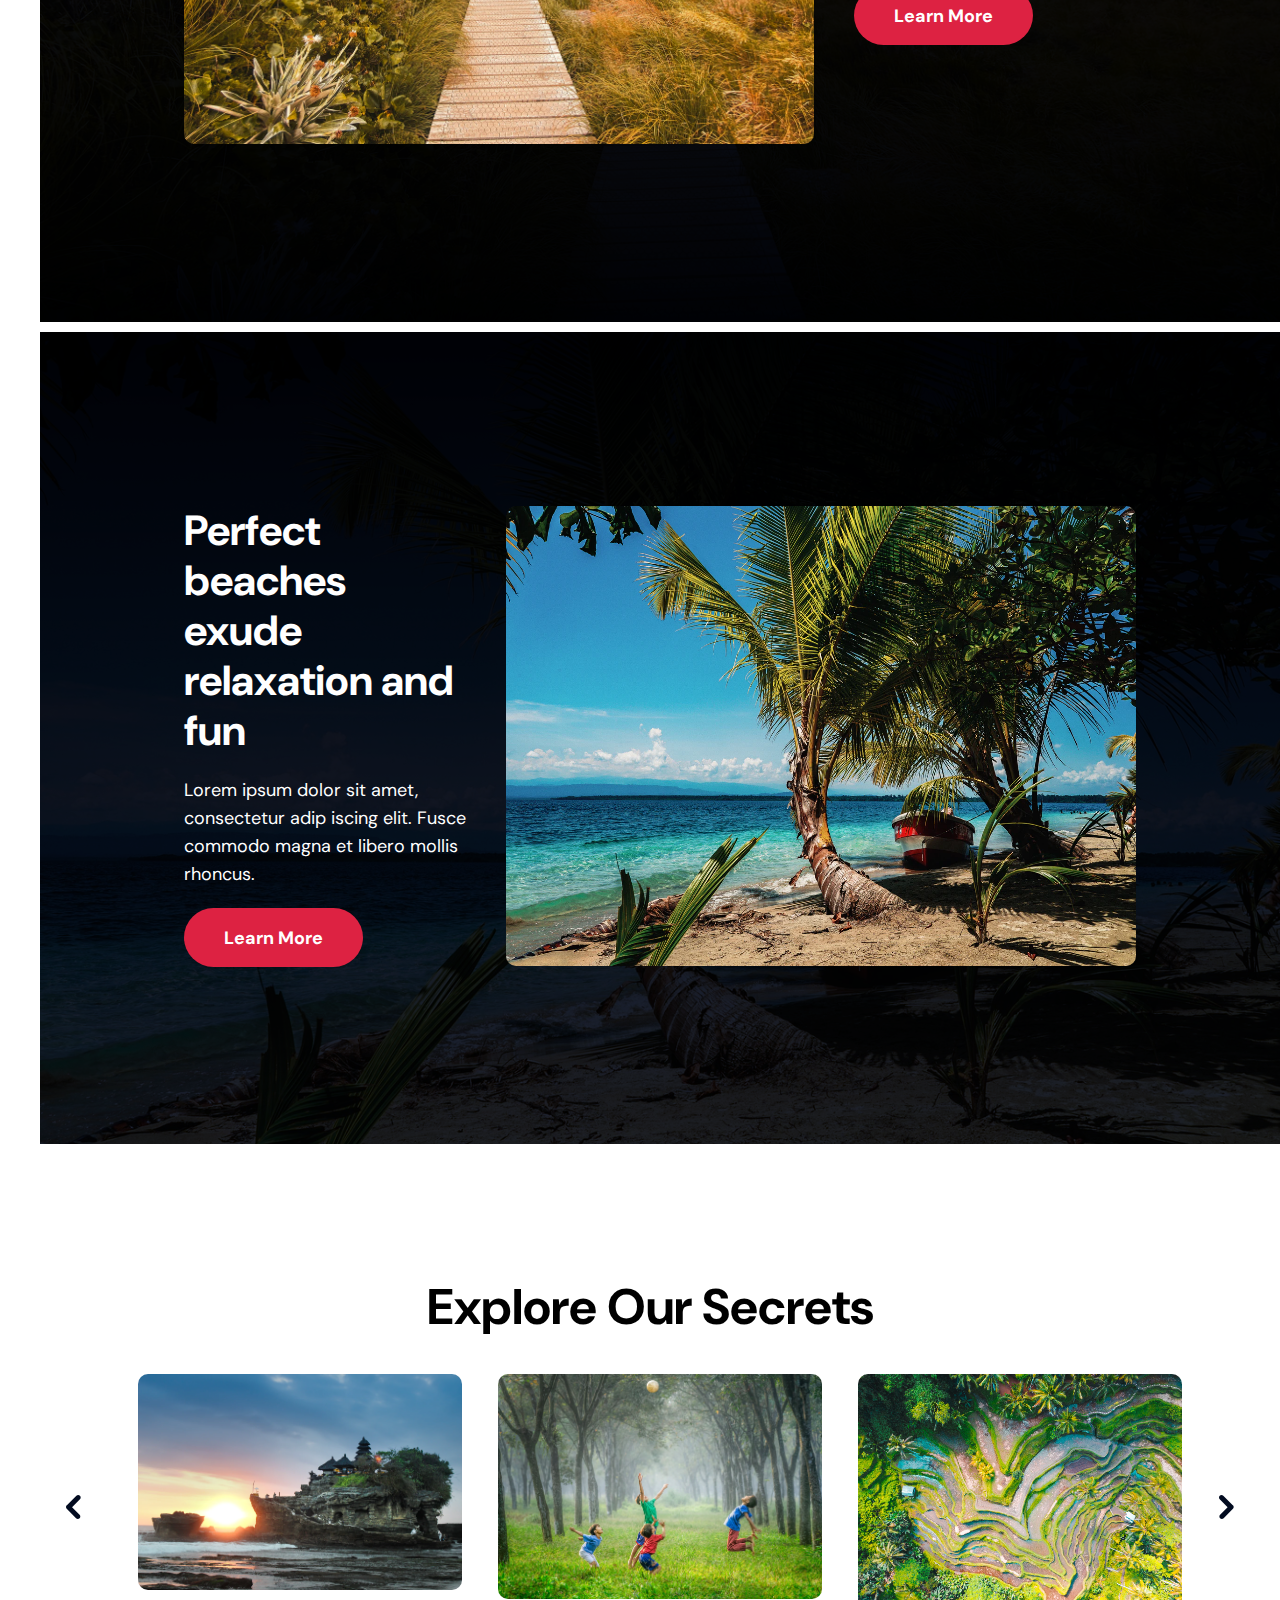
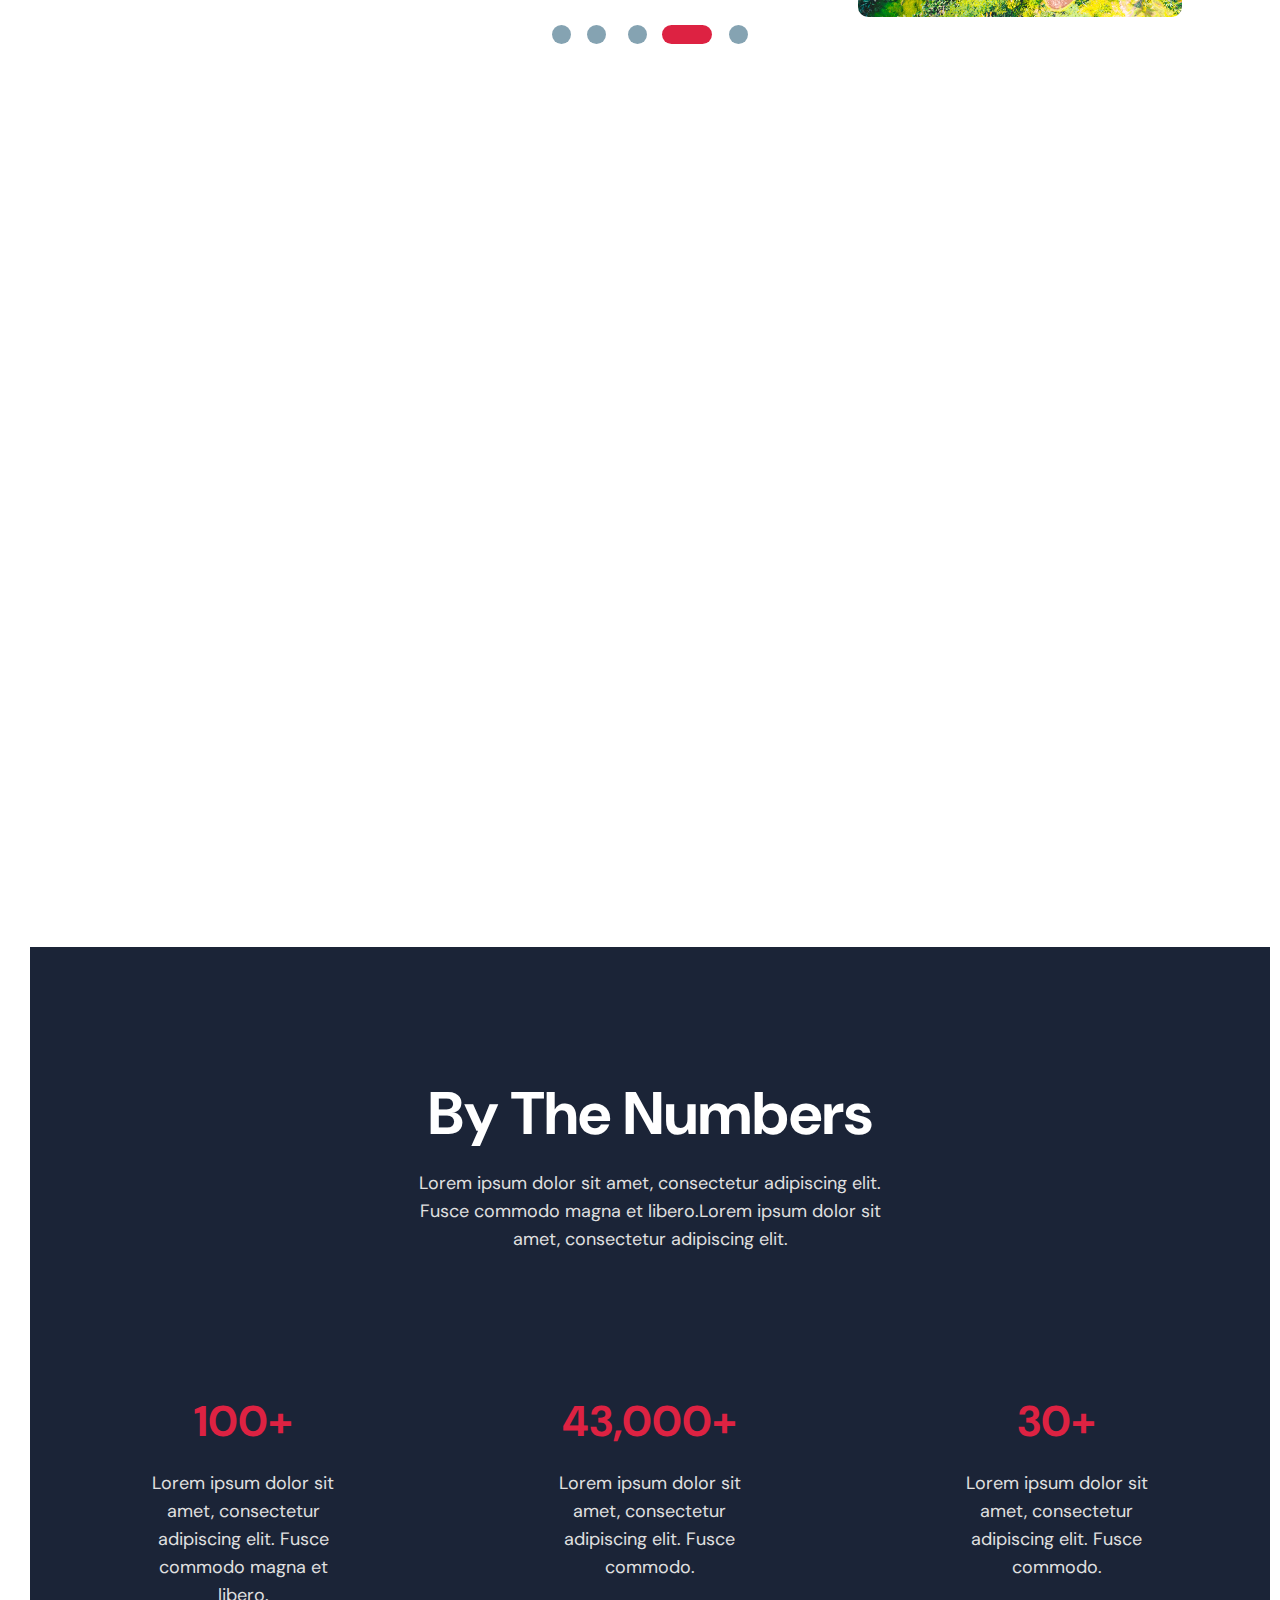
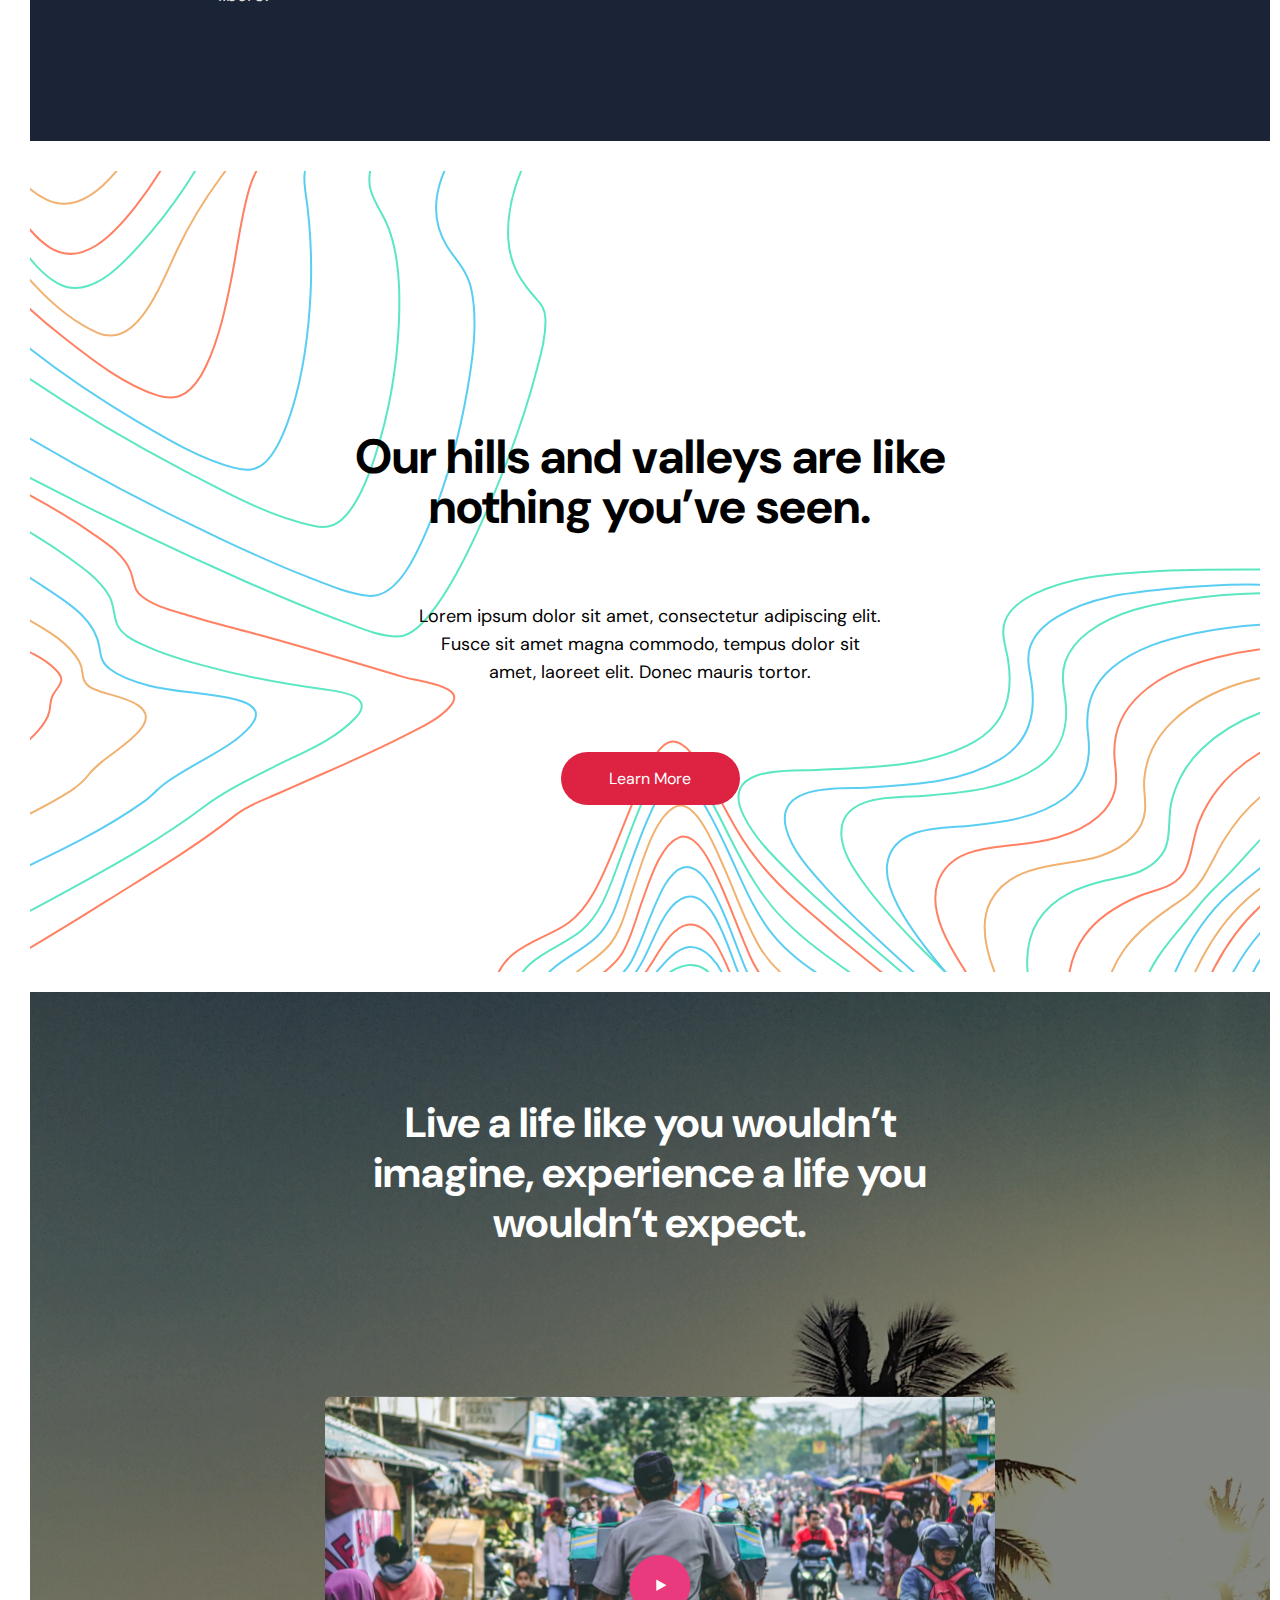
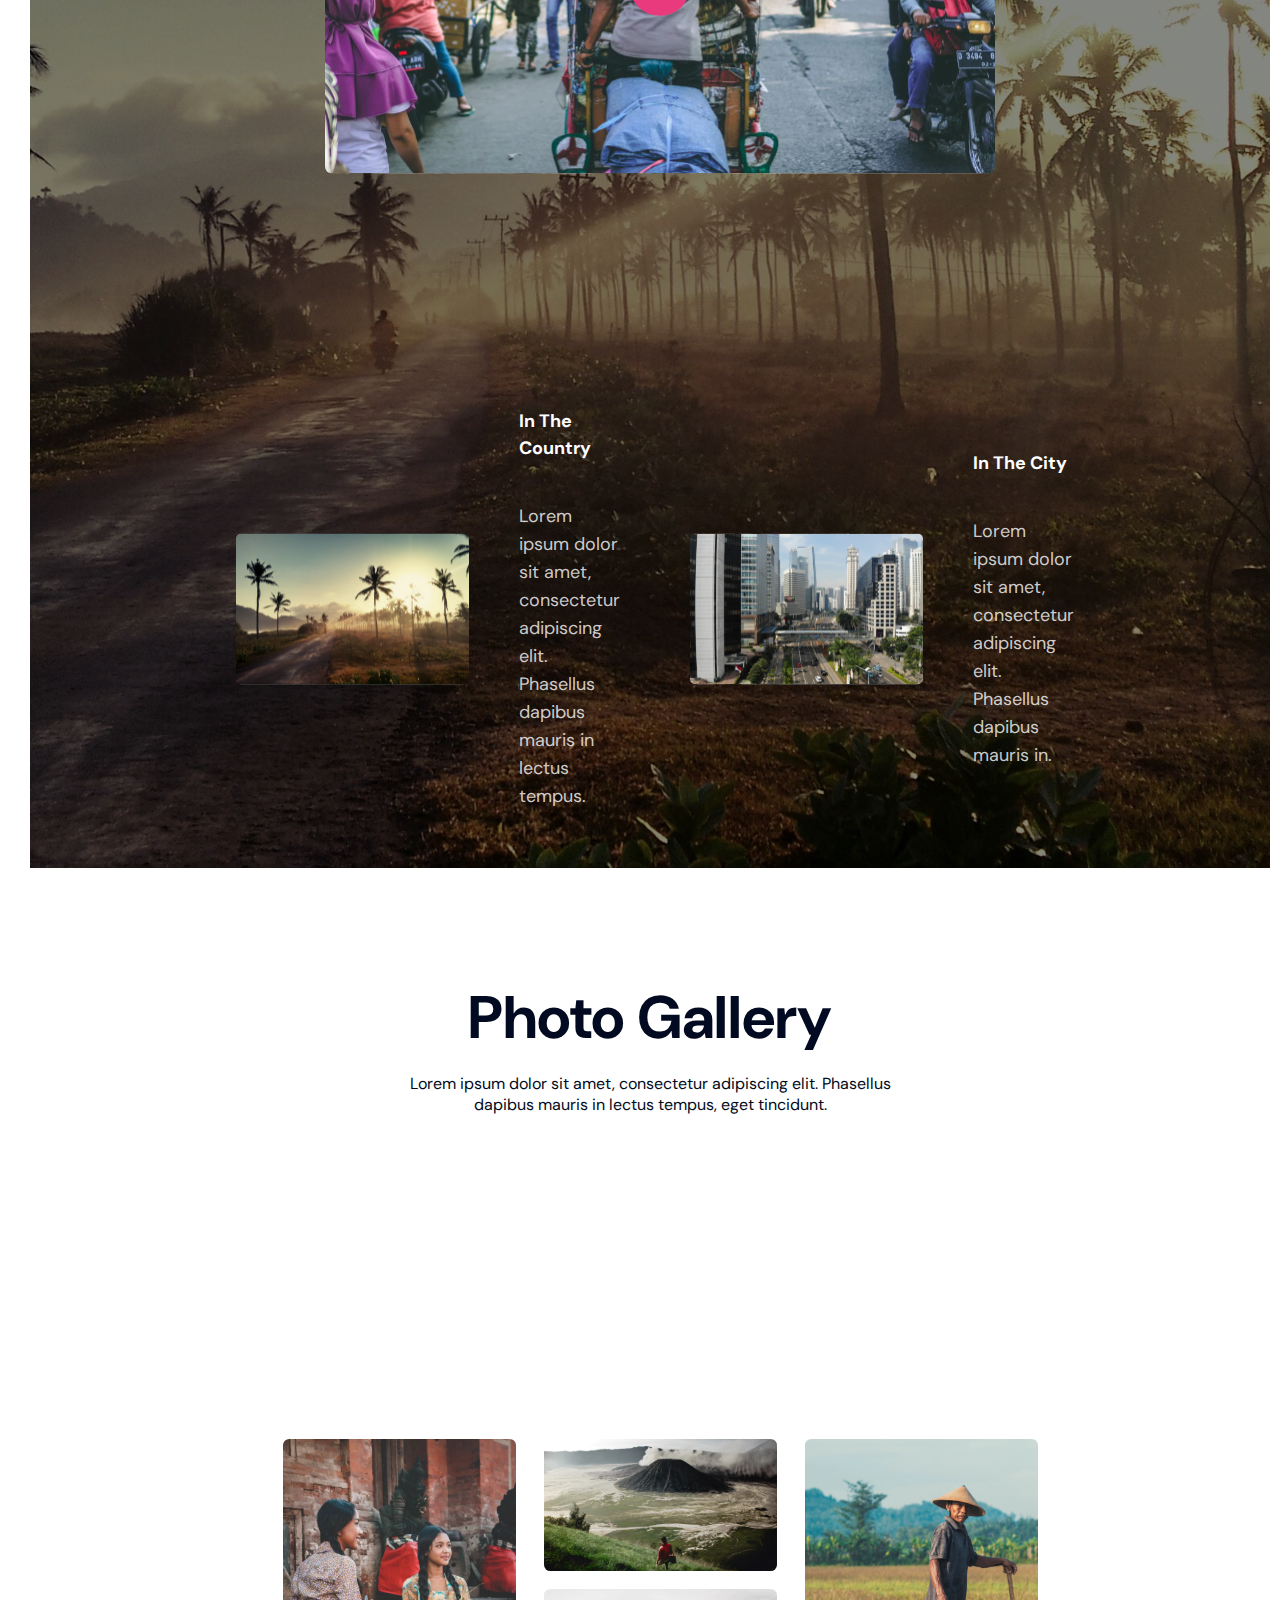
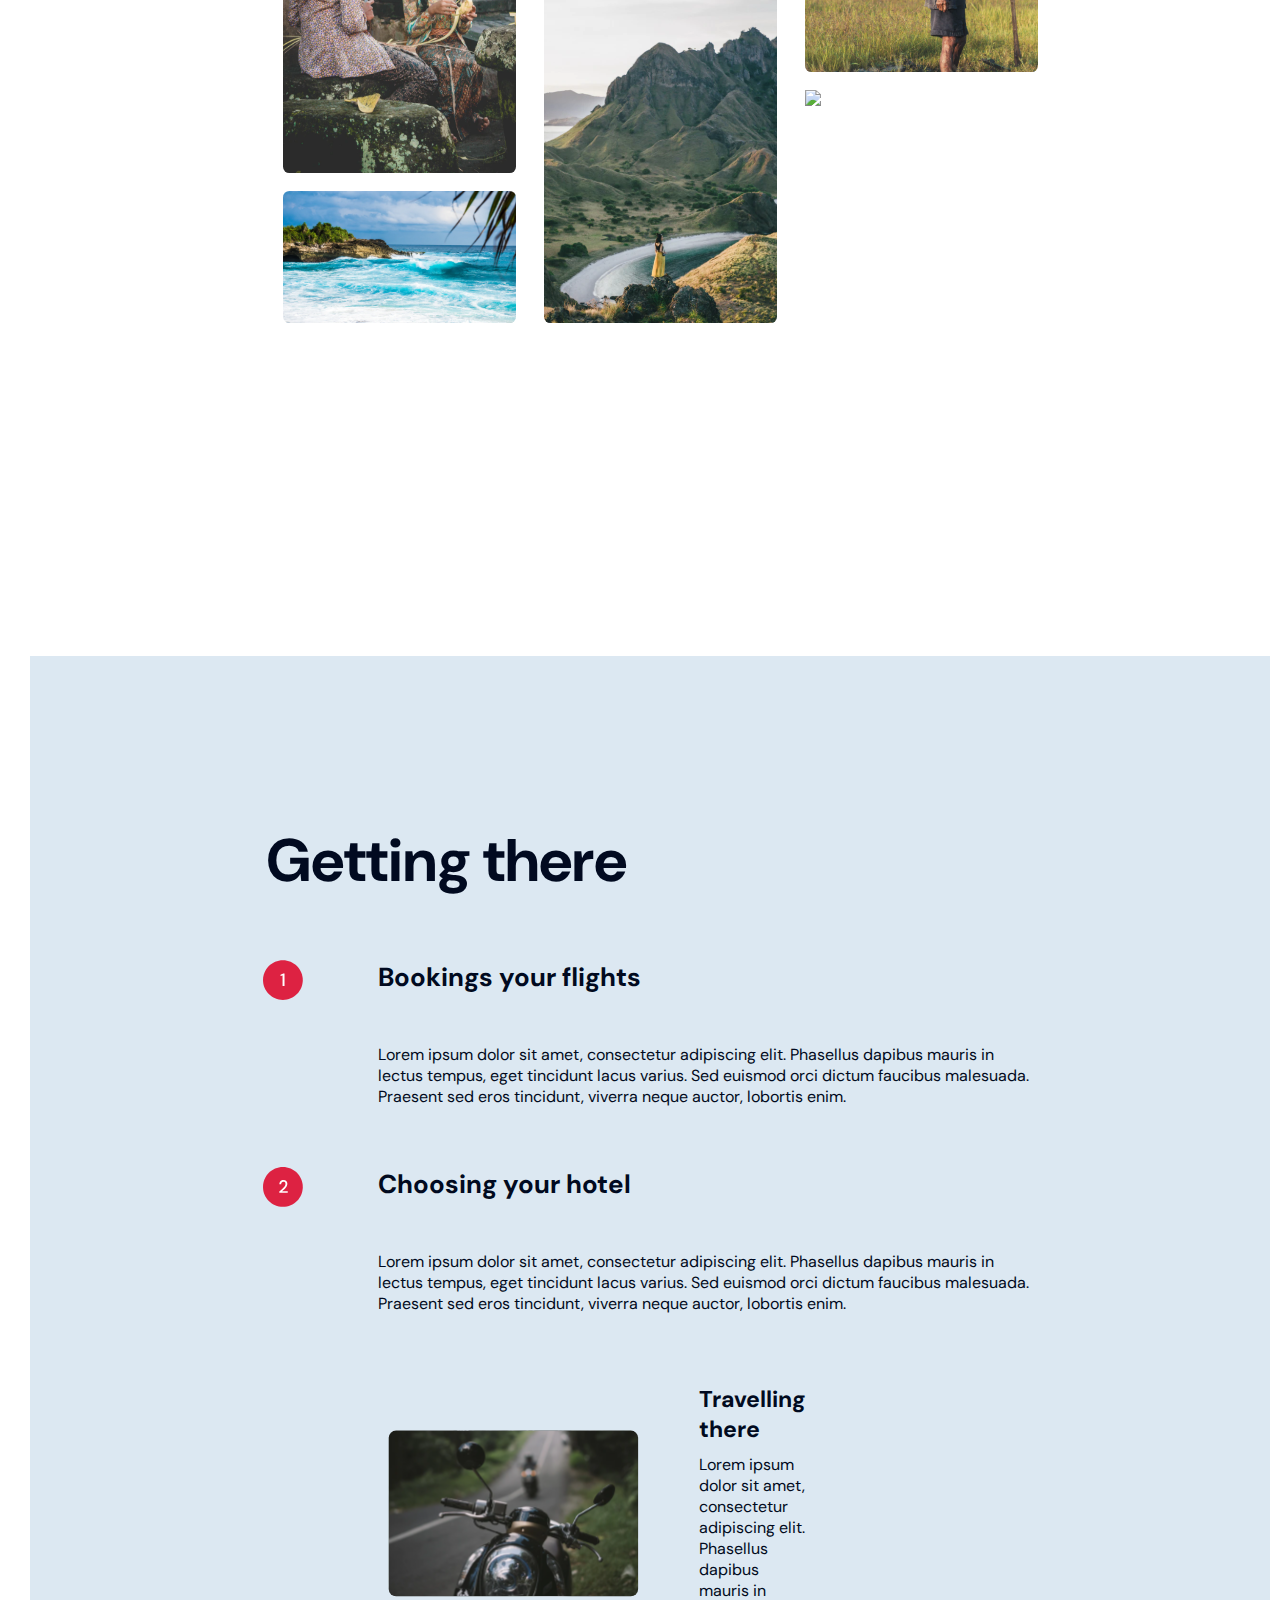
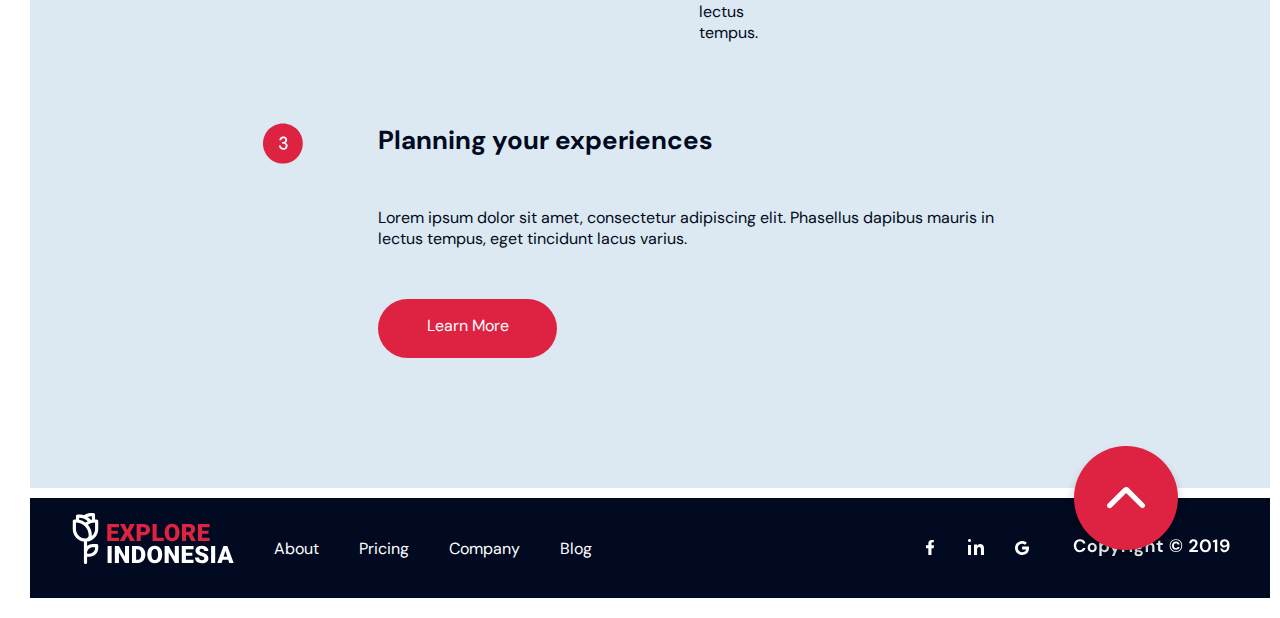
==== commit 8822f1cd: "Stlyle Completed" ====
--- a/index.html
+++ b/index.html
@@ -6,11 +6,13 @@
     <title>Explore Indonesia</title>
     <link rel="stylesheet" href="https://cdnjs.cloudflare.com/ajax/libs/font-awesome/6.5.2/css/all.min.css" integrity="sha512-SnH5WK+bZxgPHs44uWIX+LLJAJ9/2PkPKZ5QiAj6Ta86w+fsb2TkcmfRyVX3pBnMFcV7oQPJkl9QevSCWr3W6A==" crossorigin="anonymous" referrerpolicy="no-referrer" />
     <link rel="stylesheet" href="style.css">
+    <link rel="stylesheet" media="screen and (max-width: 1024px)" href="large.css" />
+    <link rel="stylesheet" media="screen and (max-width: 768px)" href="tablet.css" />
+    <link rel="stylesheet" media="screen and (max-width: 600px)" href="mobile.css" />
 
 </head>
 <body>
-    <section class="topSeaction">
-        
+    <section class="topSeaction">      
         <nav class="navBar flex container">
             <div class="navLeft flex">
                 <img src="/assets/logo.svg" alt="logo">
@@ -22,8 +24,12 @@
                 </ul>
             </div>
             <div class="navRight flex">
-                <div class="search">  <i class="fa-solid fa-magnifying-glass"></i> </div>
-                <div class="manu"> <i class="fa-solid fa-bars"></i> </div>
+                <div class="search"> 
+                     <i class="fa-solid fa-magnifying-glass"></i> 
+                </div>
+                <div class="manu"> 
+                    <i class="fa-solid fa-bars"></i> 
+                </div>
             </div>
         </nav>
 
@@ -103,44 +109,27 @@
     </section>
 
     <section class="farmSection">
-        <div class="slider">
-            <img class="arrow-l" src="/assets/arrowL.svg" alt="a-left">
-            <img class="arrow-r" src="/assets/arrowR.svg" alt="a-right">
-            <img class="sliderNav" src="/assets/sliderNav.svg" alt="s-nav">
-            <div class="sliderHead">
-                <p>Explore Our Secrets</p>
-            </div>
-            <div class="sliderImg">
-                <div class="sliderImg-1 subImg">
-                    <img src="/assets/slider-1.png" alt="slider-1">
-                </div>
-                <div class="sliderImg-2 subImg">
-                    <img src="/assets/slider-2.png" alt="slider-1">
-                    
-                </div>
-                <div class="sliderImg-3 subImg">
-                    <img src="/assets/slider-3.png" alt="slider-1">
-                </div>
-            </div>
-            <div class="repo-sliderImg">
-                <div class="sliderImg-1">
-                    <img src="/assets/slider-1.png" alt="slider-1">
-                </div>
-            </div>
-        </div>
-        <div class="slider-repo">
-            <img class="arrow-l" src="/assets/arrowL.svg" alt="a-left">
-            <img class="arrow-r" src="/assets/arrowR.svg" alt="a-right">
-            <img class="sliderNav" src="/assets/sliderNav.svg" alt="s-nav">
-            <div class="sliderHead">
-                <p>Explore Our Secrets</p>
-            </div>
-            <div class="sliderImg">    
-                <div class="sliderImg-2-repo">
-                    <img src="/assets/slider-2.png" alt="slider-1">            
-                </div>
-            </div>
-        </div>
+        <div class="move-down">
+            <div class="slider">
+                <div class="sliderHead">
+                    <p>Explore Our Secrets</p>
+                </div>
+                <div class="sliderImg">
+                    <div class="sliderImg-hide subImg">
+                        <img src="/assets/slider-1.png" alt="slider-1">
+                    </div>
+                    <div class="sliderImg-show subImg">
+                        <img src="/assets/slider-2.png" alt="slider-1">            
+                    </div>
+                    <div class="sliderImg-hide subImg">
+                        <img src="/assets/slider-3.png" alt="slider-1">
+                    </div>
+                    <img class="arrow-l" src="/assets/arrowL.svg" alt="a-left">
+                    <img class="arrow-r" src="/assets/arrowR.svg" alt="a-right">
+                </div>
+                <img class="sliderNav" src="/assets/sliderNav.svg" alt="s-nav">
+            </div> 
+        </div>  
         <div class="subSection">
             <div class="topCard">
                 <h3>By The Numbers</h3>
@@ -164,7 +153,7 @@
     </section>
 
 
-    <div class="overlaySaction">
+    <section class="overlaySaction">
         <img class="overlay-1" src="/assets/overlay-1.svg" alt="">
         <div class="overlayContent">
             <h3>Our hills and valleys are like nothing you’ve seen.</h3>
@@ -172,7 +161,150 @@
             <div class="button-2"><a href="#">Learn More</a></div>
         </div>
         <img class="overlay-2" src="/assets/overlay-2.svg" alt="">
-    </div>
-
+    </section>
+
+    <section class="video">
+        <div class="topVideoSection">
+            <div class="videoHeading">
+                <h3>Live a life like you wouldn’t imagine, experience a life you wouldn’t expect.</h3>
+            </div>
+            <div class="videoPlayer">
+                <img src="/assets/videoPlayer.svg" alt="">
+                
+            </div>
+        </div>
+        <div class="videoPreviewSection">
+            <div class="previewOne preview">
+                <img src="/assets/previewOne.svg" alt="preview">
+                <div class="previewText">
+                    <h5>In The Country</h5>
+                    <p>Lorem ipsum dolor sit amet, consectetur adipiscing elit. Phasellus dapibus mauris in lectus tempus.</p>
+                </div>
+            </div>
+            <div class="previewTwo preview">
+                <img src="/assets/previewTwo.svg" alt="preview">
+                <div class="previewText">
+                    <h5>In The City</h5>
+                    <p>Lorem ipsum dolor sit amet, consectetur adipiscing elit. Phasellus dapibus mauris in.</p>
+                </div>
+            </div>
+        </div>
+    </section>
+
+    <section class="photoGallary">
+        <div class="photoGallaryText">
+            <h2>Photo Gallery</h2>
+            <p>Lorem ipsum dolor sit amet, consectetur adipiscing elit. Phasellus dapibus mauris in lectus tempus, eget tincidunt.</p>
+        </div>
+        <div class="photoGallaryImg">
+                <div class="row"> 
+                    <div class="column">
+                      <img src="/assets/gallary1.svg" style="width:100%">
+                      <img src="/assets/gallary2.svg" style="width:100%">
+                      
+                    </div>
+                    <div class="column">
+                      <img src="/assets/gallary3.svg" style="width:100%">
+                      <img src="/assets/gallary4.svg" style="width:100%">
+                      
+                    </div>  
+                    <div class="column colRow">
+                      <img src="/assets/gallary5.svg" style="width:100%">
+                      <img src="/assets/gallary6.svg" style="width:100%">
+                    </div>
+                </div>    
+                <div class="repo-row">
+                    <img src="/assets/gallary5.svg" style="width:100%">
+                    <img src="/assets/gallary6.svg" style="width:100%">
+                </div>
+          
+        </div>
+    </section>
+
+    <section class="gettingThere">
+        
+        <div class="gettingThereTitle">
+            <h2>Getting there</h2>
+        </div>
+
+        <div class="gettingThereMain">
+           
+            <div class="gettingThereText">
+                <div class="srNo">
+                    <img src="/assets/one.svg" alt="Numbers">
+                </div>
+                <div class="content">
+                    <h3>Bookings your flights</h3>
+                    <p class="main-p">Lorem ipsum dolor sit amet, consectetur adipiscing elit. Phasellus dapibus mauris in lectus tempus, eget tincidunt lacus varius. Sed euismod orci dictum faucibus malesuada. Praesent sed eros tincidunt, viverra neque auctor, lobortis enim.</p>
+                    <div class="repo-text">
+                        <p class="repo-p-extent">Lorem ipsum dolor sit.....</p>
+                        <p class="repo-p">Show More</p>
+                    </div>
+                </div>
+            </div>
+           
+            <div class="gettingThereText">
+                <div class="srNo">
+                    <img src="/assets/two.svg" alt="Numbers">
+                </div>
+                <div class="content">
+                    <h3>Choosing your hotel</h3>
+                    <p class="main-p">Lorem ipsum dolor sit amet, consectetur adipiscing elit. Phasellus dapibus mauris in lectus tempus, eget tincidunt lacus varius. Sed euismod orci dictum faucibus malesuada. Praesent sed eros tincidunt, viverra neque auctor, lobortis enim.</p>
+                    <div class="repo-text">
+                        <p class="repo-p-extent">Lorem ipsum dolor sit.....</p>
+                        <p class="repo-p">Show More</p>
+                    </div>
+                    <div class="extraContent">
+                        <img src="/assets/bullet.svg" alt="preview">
+                        <div class="extraContentText">
+                            <h5>Travelling there</h5>
+                            <p class="main-p">Lorem ipsum dolor sit amet, consectetur adipiscing elit. Phasellus dapibus mauris in lectus tempus.</p>
+                            <div class="repo-text">
+                                <p class="repo-p-extent">Lorem ipsum dolor sit.....</p>
+                                <p class="repo-p">Show More</p>
+                            </div>
+                        </div>
+                    </div>
+                
+                </div>
+            </div>
+            <div class="gettingThereText">
+                <div class="srNo">
+                    <img src="/assets/three.svg" alt="Numbers">
+                </div>
+                <div class="content">
+                    <h3>Planning your experiences</h3>
+                    <p class="main-p">Lorem ipsum dolor sit amet, consectetur adipiscing elit. Phasellus dapibus mauris in lectus tempus, eget tincidunt lacus varius.</p>
+                    <div class="button-2 main-p"><a href="#">Learn More</a></div>
+                    <div class="repo-text">
+                        <p class="repo-p-extent">Lorem ipsum dolor sit.....</p>
+                        <p class="repo-p">Show More</p>
+                    </div>
+                </div>
+            </div>
+            
+        </div>
+    </section>
+
+    <footer class="footerSection">
+        <div class="footerArrow">
+            <img src="/assets/footerArrow.svg" alt="arrow">
+        </div>
+        <div class="footerLeft">
+            <div class="footerLogo">
+                <img src="/assets/footer.svg" alt="logo">
+            </div>
+            <div class="footerNav">
+                <span>About</span>
+                <span>Pricing</span>
+                <span>Company</span>
+                <span>Blog</span>
+            </div>
+        </div>
+        <div class="footerSocial">
+            <img src="/assets/social.svg" alt="social">
+            <img src="/assets/copy.svg" alt="copy">
+        </div>
+    </footer>
 </body>
 </html>--- a/style.css
+++ b/style.css
@@ -2,7 +2,7 @@
 @import url('https://fonts.googleapis.com/css2?family=Roboto:ital,wght@0,100;0,300;0,400;0,500;0,700;0,900;1,100;1,300;1,400;1,500;1,700;1,900&display=swap');
 
 *{
-    margin: 0;
+    margin: 10px;
     padding: 0;
     box-sizing: border-box;
     list-style-type: none;
@@ -44,7 +44,7 @@
 }
 
 
-
+/* Main Section */
 .topSeaction{
     position: relative;
     width: 100%;
@@ -61,6 +61,8 @@
     gap: 50px;
 }
 
+
+/* Nav Bar */
 .navBar{
     padding-block-start: 20px;
     color: var(--primary-text-color) ;
@@ -72,7 +74,7 @@
 }
 
 
-
+/* Hero Section */
 .topSeactionMid{
     color: var(--primary-text-color);
     width: 100%;
@@ -112,14 +114,12 @@
     left: 63.03px;
     top: 510px;
     font-family: 'DM Sans';
-    font-style: normal;
     font-weight: 700;
     font-size: 16px;
     line-height: 21px;
     color: #FFFFFF;
     text-shadow: 0px 0px 4px rgba(0, 0, 0, 0.1);
     transform: rotate(-90deg);
-
 }
 .mainText{
     width: 60%;
@@ -147,7 +147,7 @@
 
 
 
-
+/* Top Lower Section */
 .topSeactionLower{
     width: 100%;
     height: 30%;
@@ -175,11 +175,10 @@
     justify-content: space-around;
     background-color: #00000093;
 }
-
 .lowerBoolatine .card{
+    margin: 10px 0;
     width: 210px;
 }
-
 .card p:last-of-type{
     font-size: 18px;
     font-weight: 400;
@@ -194,7 +193,6 @@
     position: relative;
     width: 25%;
     height: 100%;
-    background-color:#22dd7050;
 }
 .lowerVideo img{
     width: 100%;
@@ -215,12 +213,13 @@
     width: 44px;
 }
 
+
+
+/* Article Section */
 .articleSection{
     width: 100%;
-    height: 1624px;
-  
-}
-
+    height: 1624px; 
+}
 .article-1{
     width: 100%;
     height: 50%;
@@ -240,7 +239,6 @@
     background-repeat: no-repeat;
     background-size: cover;
 }
-
 .article-1,.article-2{
     color: var(--primary-text-color);
     display: flex;
@@ -282,6 +280,7 @@
 }
 
 
+/* Farmer Section */
 .farmSection{
     position: relative;
     width: 100%;
@@ -290,62 +289,70 @@
     background-size: cover;
     background-position: center;
     background-repeat: no-repeat;
-}
+    display: flex;
+    justify-content: center;
+}
+.move-down{
+    position: absolute;
+    margin: auto;
+    top: 5%;
+}
+
+
+/* Slider Section */
 .slider{
     position: relative;
-    max-width: 1400px;
-    height: 500px;
     margin: auto;
-    
+    max-width: 1200px;
+    height: 400px; 
+    display: flex;
+    flex-direction: column;
+    align-items: center;
+    justify-content: space-around;
 }
 .sliderHead{
-    position: absolute;
-    left: 34%;
-    top:170px;
+    width: 40%;
+    height: 20%;
+}
+.sliderHead p{
+    text-align: center;
     font-size: 50px;
     font-weight: 700;
 }
 .sliderImg{
-    position: absolute;
-    top: 257px;
-    left: 5%;
-    display: flex;
-    gap: 20px;
- 
+    position: relative;
+    width: 90%;
+    display: flex;
+    justify-content: space-around;
+    align-items: center;
+}
+.arrow-l{
+    position: absolute;
+    left: -5%;
+    top: 42%;
+}
+.arrow-r{
+    position: absolute;
+    right: -5%;
+    top: 42%;
+}
+.sliderNav{
+    position: absolute;
+    bottom: 0;
+}
+.sliderImg .subImg{
+    width: 30%;
+    height: 100%;   
 }
 .subImg img{
-    width: 405px;
-    height: 257px;
+    width: 100%;
+    max-height: 90%;
     border-radius: 10px;
 }
 
-.arrow-l{
-    position: absolute;
-    top: 75%;
-    left:0; 
-}
- .arrow-r{
-    position: absolute;
-    top: 75%;
-    right:0;
-}
- .sliderNav{
-    position: absolute;
-    bottom:-15%;
-    left: 42%;
-}
-.repo-sliderImg{
-    display: none;
-}
-.repo-sliderImg img{
-    max-width: 405px;
-    height: 257px;
-    border-radius: 10px;
-}
-.slider-repo{
-    display: none;
-}
-
+
+
+/* Farmer Sub Section */
 .subSection{
     position: absolute;
     bottom: 0%;
@@ -354,7 +361,6 @@
     background-image: url(/assets/sub.svg);
     color: var(--primary-text-color);
 }
-
 .subSection{
     display: flex;
     flex-direction: column;
@@ -362,7 +368,6 @@
     justify-content: center;
     gap: 80px;
 }
-
 .topCard{
     width: 500px;
     text-align: center;
@@ -378,12 +383,10 @@
     line-height: 28px;
     color: #E0E0E0;
 }
-
 .bottomCard{
     text-align: center;
     display: flex;
     justify-content: space-around;
-
 }
 .bottomCard .card-b{
     width: 20%;
@@ -394,6 +397,10 @@
     color: var(--secondary-btn-color);
 }
 
+
+
+
+/* Overlay Section */
 .overlaySaction{
     position: relative;
     width: 100%;
@@ -401,6 +408,7 @@
     display: flex;
     justify-content: center;
     align-items: center;
+    overflow: hidden;
 }
 .overlaySaction .overlay-1{
     position: absolute;
@@ -424,7 +432,6 @@
     justify-content: space-around;
     gap: 50px;
 }
-
 .overlayContent h3{
     max-width: 640px;
     height: 100px;
@@ -438,179 +445,251 @@
     line-height: 28px;
 }
 
-@media only screen and (max-width: 1024px){
-
-    .articleMain{
-        flex-direction: column;
-        align-items: center;
-    }
-
-    .colRevers{
-        flex-direction: column-reverse !important;
-        align-self: flex-start;
-    }
-
-    .article-2{
-        height: fit-content;
-        padding-bottom: 20px;
-    }
-    .articleContent{
-        width: auto;
-        word-wrap: normal;
-    }
-    .articleContent h3{
-        font-size: 40px;
-    }
-    .articleContent p{
-        font-size: 16px;
-    }
-    .articleMain .articleImg img{
-        width: 100%;
-        height: auto;
-    }
-    .articleContent .button-2{
-        width: 100%;
-    }
-    .slider{
-        display: none;
-    }
-    .slider-repo{
-        position: relative;
-        max-width: 50%;
-        height: 500px;
-        justify-content: center;
-        margin: auto;
-        background-color: #010a2060;
-    }
-    .sliderImg-2-repo img{
-        width: 405px;
-        height: 257px;
-        border-radius: 10px;
-    }
-    .overlaySaction .overlay-1{
-        position: absolute;
-        top: -20%;
-        left: -50%;
-        z-index: -1;
-    }
-    .overlaySaction .overlay-2{
-        position: absolute;
-        
-        right:-40%;
-        z-index: -1;
-    }
-}
-
-@media only screen and (max-width: 768px){
-    .topSeaction{
-        height: 1090px;
-    }
-    .nav-links{
-        display: none;
-    }
-    .lineStyle{
-        display: none;
-    }
-    .lowerLang{
-        display: none;
-    }
-    .mainText{
-        width: 90%;
-        align-items: center;
-    }
-    .mainText .text p{  
-        width: 90%;
-        margin: auto;
-        font-size: 100px;
-    }
-    .topSeactionMid{
-        justify-content: center;
-        height: 30%;
-    }
-    .topSeactionLower{
-        margin-block-start: 0;
-        flex-direction: column;
-        height: 55%;
-    }
-    .lowerBoolatine{
-        flex-direction: column;
-        justify-content: center;
-        align-self: center;
-        width: 314px;
-        height: 473px;
-    }
-    .lowerVideo{
-        align-self: center;
-        width: 314px;
-        height: 473px; 
-    }
-
-
-    .articleMain{
-        flex-direction: column;
-    }
-
-    .colRevers{
-        flex-direction: column-reverse !important;
-        align-self: flex-start;
-    }
-
-    .article-2{
-        height: fit-content;
-       
-    }
-    .articleContent{
-        width: auto;
-        word-wrap: normal;
-    }
-    .articleContent h3{
-        font-size: 40px;
-    }
-    .articleContent p{
-        font-size: 16px;
-    }
-    .articleMain .articleImg img{
-        width: 100%;
-        height: auto;
-    }
-    .articleContent .button-2{
-        width: 100%;
-    }
-
-    
-    .sliderHead{
-        position: absolute;
-        left: 34%;
-        top:120px;
-        font-size: 50px;
-        font-weight: 700;
-    }
-
-}
-@media only screen and (max-width: 600px) {
-
-    .topSeactionMid{
-        height: 30%;
-        justify-content: center;
-    }
-    .mainText{
-        justify-content: center;
-    }
-    .mainText .text p{
-        width: 100%;
-        padding: 20px;
-        font-size: 59px;
-    }   
-    .mainText .button-1{
-        width: 100%;
-    }
-    .articleSection{
-        height: 1400px;
-    }
-    .article-2{
-        width: 100%;
-        height: fit-content;
-        padding-bottom: 150px;
-    }
-
+
+
+/* Video Section */
+.video{
+    width: 100%;
+    height: 1476px;
+    color: var(--primary-text-color);
+    background-image:url(/assets/videoSection.jpeg);
+    background-color: #010a2078;
+    background-blend-mode: multiply;
+    background-size: cover;
+    background-position: center;
+    background-repeat: no-repeat;
+}
+.video{
+    position: relative;
+    display: flex;
+    flex-direction: column;
+    align-items: center;
+    justify-content: space-around;
+}
+.topVideoSection{
+    width: 60%;
+    height: 60%;
+    display: flex;
+    flex-direction: column;
+    justify-content: space-around;
+}
+.videoHeading{
+    margin: auto;
+    width: 90%;
+    height: 10%;
+}
+.videoHeading h3{
+    font-size: 42px;
+    font-size: 700;
+    line-height: 50px;
+    text-align: center;
+}
+.videoPlayer{
+    margin: auto;
+    width: 90%;
+    height: 80%;
+}
+.videoPlayer img{
+    width: 100%;
+    height: 100%;
+}
+.videoPreviewSection{
+    width: 70%;
+    height: 20%;
+    display: flex;
+    gap: 20px;
+}
+.preview{
+    width: 50%;
+    height: 200px;
+    display: flex;
+    gap: 20px;
+}
+.preview img{
+    width: 233px;   
+}
+.previewText {
+    display: flex;
+    flex-direction: column;
+    justify-content: center;
+    gap: 20px;
+}
+.previewText h5{
+    font-size: 18px;
+    font-weight: 700;
+    line-height: 27px;
+}
+.previewText p{
+    color: #ffffffca;
+    font-size: 18px;
+    font-weight: 400;
+    line-height: 28px;
+}
+
+
+
+/* Photo Gallary */
+.photoGallary{
+    width: 100%;
+    height: 1368px;
+    color: var(--primary-color);
+    display: flex;
+    flex-direction: column;
+    align-items: center;
+    justify-content: center;
+    gap: 5%;
+}
+.photoGallaryText{
+    width: 70%;
+    height: fit-content;
+    text-align: center;
+}
+.photoGallaryText h2{
+    font-size: 60px;
+    line-height: 90px;
+    font-weight: 700;
+}
+.photoGallaryText p{
+    margin: auto;
+    width: 511px;
+}
+.photoGallaryImg{
+    width: 80%;
+    height: 70%;
+    display: flex;
+    justify-content: center;
+    align-items: flex-end;
+    align-content: center;
+    flex-wrap: wrap;
+}
+.row {
+    width: 100%;
+    height: fit-content;
+    display: flex;
+    flex-wrap: wrap;
+    justify-content: center;
+    padding: 0 4px;
+}
+.column {
+    flex: 25%;
+    max-width: 25%;
+    height: fit-content;
+    padding: 0 4px;
+} 
+.column img {
+    margin-top: 8px;
+    vertical-align: middle;
+    width: 100%;
+}
+.repo-row{
+    width: 100%;
+    display: none;
+    padding: 10px 4px;
+}
+.repo-row img{
+    flex: 50%;
+    max-width: 50%;
+    padding: 0 4px; 
+}
+
+
+
+/* Getting There Section */
+.gettingThere{
+    width: 100%;
+    height: 1432px;
+    background-color: #DCE8F2;
+    display: flex;
+    flex-direction: column;
+    justify-content: center;
+    align-items: center;
+}
+.gettingThereTitle{
+    width:70%;
+    color: var(--primary-color);   
+}
+.gettingThereTitle h2{
+    padding-left: 40px;
+    color: var(--primary-color);
+    font-size: 60px;
+    font-weight: 700;
+}
+.gettingThereMain{
+    position: relative;
+    width: 70%;
+    height: 70%;
+    display: flex;
+    flex-direction: column;
+    justify-content: space-evenly;
+}
+.gettingThereText{
+    position: relative;
+    color: var(--primary-color);
+    display: flex;
+    justify-content: space-around;
+}
+.gettingThereText .srNo img{ 
+    width: 40px;
+}
+.gettingThereText .content{
+
+    width: 80%;
+    height: fit-content;
+    display: flex;
+    flex-direction: column;
+    gap: 30px; 
+}
+.content p{
+    color: var(--primary-color);
+}
+.content h3{
+    font-size: 26px;
+}
+.extraContent{
+    width: 60%;
+    display: flex;
+    gap: 30px;
+}
+.extraContentText h5{
+    font-size: 23px;
+}
+.repo-text{
+    display: none;
+}
+.repo-text .repo-p{
+    color: var(--secondary-btn-color);
+}
+
+
+
+/* Footer Section */
+.footerSection{
+    position: relative;
+    width: 100%;
+    height: 100px;
+    background-color: var(--primary-color);
+    display: flex;
+    justify-content:space-between;
+}
+.footerArrow{
+    position: absolute;
+    right: 5%;
+    top: -75%;
+}
+.footerLeft{
+    width: 40%;
+    display: flex;
+    justify-content: space-evenly;
+    align-items: center;
+}
+.footerNav{
+    display: flex;
+    gap: 20px;
+    color: var(--primary-text-color);
+}
+.footerSocial{
+    width: 30%;
+    display: flex;
+    justify-content: space-evenly;
+    align-items: center;
 }--- a/large.css
+++ b/large.css
@@ -0,0 +1,96 @@
+@import url('https://fonts.googleapis.com/css2?family=DM+Sans:ital,opsz,wght@0,9..40,100..1000;1,9..40,100..1000&display=swap');
+@import url('https://fonts.googleapis.com/css2?family=Roboto:ital,wght@0,100;0,300;0,400;0,500;0,700;0,900;1,100;1,300;1,400;1,500;1,700;1,900&display=swap');
+
+*{
+    margin: 0;
+    padding: 0;
+    box-sizing: border-box;
+    list-style-type: none;
+}
+
+:root{
+    font-family: 'DM sans';
+    --primary-color: #010A20;
+    --secondary-btn-color: #DD2242;
+    --primary-text-color: #ffffff;
+}
+a{
+    text-decoration: none;
+    color: var(--primary-text-color);
+}
+.container{
+    width: 90%;
+    margin: auto;
+}
+.flex{
+    display: flex;
+}
+.flexCol{
+    display: flex;
+    flex-direction: column; 
+}
+.btn{
+    color: var(--primary-text-color);
+    background-color: var(--secondary-btn-color);
+    border: 1px solid var(--primary-color);  
+}
+.button-2{
+    width: 179px;
+    height: 59px;
+    padding: 16px 24px;
+    text-align: center;
+    background-color: var(--secondary-btn-color);
+    border-radius: 32px;
+}
+
+
+
+/* Article Section */
+.articleMain{
+    flex-direction: column;
+    align-items: center;
+}
+.colRevers{
+    flex-direction: column-reverse !important;
+    align-self: flex-start;
+}
+.articleContent{
+    width: auto;
+    word-wrap: normal;
+}
+.articleContent h3{
+    font-size: 40px;
+}
+.articleContent p{
+    font-size: 16px;
+}
+.articleMain .articleImg img{
+    width: 100%;
+    height: auto;
+}
+.articleContent .button-2{
+    width: 100%;
+}
+
+
+
+/* Overlay Section */
+.overlaySaction .overlay-1{
+    position: absolute;
+    top: -55%;
+    left: 0%;
+    z-index: -1;
+}
+.overlaySaction .overlay-2{
+    position: absolute; 
+    right:-30%;
+    z-index: -1;
+}
+
+
+
+/* Getting There Section */
+.extraContent{
+    width: 90%;
+}
+
--- a/tablet.css
+++ b/tablet.css
@@ -0,0 +1,299 @@
+@import url('https://fonts.googleapis.com/css2?family=DM+Sans:ital,opsz,wght@0,9..40,100..1000;1,9..40,100..1000&display=swap');
+@import url('https://fonts.googleapis.com/css2?family=Roboto:ital,wght@0,100;0,300;0,400;0,500;0,700;0,900;1,100;1,300;1,400;1,500;1,700;1,900&display=swap');
+*{
+    margin: 0;
+    padding: 0;
+    box-sizing: border-box;
+    list-style-type: none;
+}
+
+:root{
+    font-family: 'DM sans';
+    --primary-color: #010A20;
+    --secondary-btn-color: #DD2242;
+    --primary-text-color: #ffffff;
+}
+a{
+    text-decoration: none;
+    color: var(--primary-text-color);
+}
+.container{
+    width: 90%;
+    margin: auto;
+}
+.flex{
+    display: flex;
+}
+.flexCol{
+    display: flex;
+    flex-direction: column; 
+}
+.btn{
+    color: var(--primary-text-color);
+    background-color: var(--secondary-btn-color);
+    border: 1px solid var(--primary-color);  
+}
+.button-2{
+    width: 179px;
+    height: 59px;
+    padding: 16px 24px;
+    text-align: center;
+    background-color: var(--secondary-btn-color);
+    border-radius: 32px;
+}
+
+
+
+/* main Section */
+.topSeaction{
+    height: 1090px;
+}
+
+
+
+/* Nav Bar Section */
+.nav-links{
+    display: none;
+}
+
+
+
+/* Top mid Section */
+.lineStyle{
+    display: none;
+}
+.lowerLang{
+    display: none;
+}
+.mainText{
+    width: 90%;
+    align-items: center;
+}
+.mainText .text p{  
+    width: 90%;
+    margin: auto;
+    font-size: 100px;
+}
+.topSeactionMid{
+    justify-content: center;
+    height: 30%;
+}
+
+
+
+/* Top Lower Section */
+.topSeactionLower{
+    margin-block-start: 0;
+    flex-direction: column;
+    height: 55%;
+}
+.lowerBoolatine{
+    flex-direction: column;
+    justify-content: center;
+    align-self: center;
+    width: 314px;
+    height: 473px;
+}
+.lowerVideo{
+    align-self: center;
+    width: 314px;
+    height: 473px; 
+}
+.lowerVideo img{
+    height: 90%;
+}
+.card p:last-of-type{
+    font-size: 16px;
+}
+
+
+
+/* Article  section */
+.articleMain{
+    flex-direction: column;
+}
+.colRevers{
+    flex-direction: column-reverse !important;
+    align-self: flex-start;
+}
+.articleContent{
+    width: auto;
+    word-wrap: normal;
+}
+.articleContent h3{
+    font-size: 40px;
+}
+.articleContent p{
+    font-size: 16px;
+}
+.articleMain .articleImg img{
+    width: 100%;
+    height: auto;
+}
+.articleContent .button-2{
+    width: 100%;
+}
+
+
+
+/* Slider Section */
+.slider{
+    height:350px;
+}
+.sliderHead{
+    width: 50%;
+}
+.sliderHead p{
+    font-size: 30px;
+}
+.sliderImg{
+    min-width: 65%;
+}
+.sliderImg-hide{
+    display: none;
+}
+
+.sliderImg .subImg{
+    width: 80%;
+}
+.sliderNav{
+    bottom: -24%;
+    max-width:50%;
+}
+
+
+
+/* Video Section */
+.video{
+    justify-content: flex-start;
+}
+.topVideoSection{
+    width: 90%;
+    padding: 20px;
+    height: 40%;
+}
+.videoHeading{
+    height: 50%;     
+}
+.videoHeading h3{
+    margin:auto;
+    font-size: 40px;
+}
+.videoPreviewSection{
+    width: 90%;
+    height: 50%;
+    flex-direction: column;
+    justify-content: space-around;
+    align-items: center;
+    gap: 20px;
+}
+.preview{
+    flex-direction: column;  
+    align-items: center;
+}
+.previewText {
+    width: 100%;
+    display: flex;
+    flex-direction: column;
+    justify-content: center;
+    align-items: center;
+    gap: 20px;
+}
+.previewText p{
+    text-align: center;
+}
+
+
+
+/* Photo Gallary */
+.column {
+    -ms-flex: 50%;
+    flex: 50%;
+    max-width: 50%;
+}
+.colRow{
+   display: none;
+}
+.repo-row{
+    display: flex;
+}
+.photoGallaryText h2{
+    padding-top: 20px;
+    font-size: 40px;
+    line-height: 46px;
+}
+.photoGallaryText p{
+    max-width: 100%;
+    font-size: 16px;
+}
+.photoGallaryImg{
+    height: 40%;
+}
+.photoGallary{
+    justify-content: flex-start;
+    gap: 20%;
+    height: fit-content;
+}
+
+
+
+/* Getting There Section */
+.gettingThereTitle h2{
+    margin: auto;
+    text-align: center;
+    padding-left: 0;
+    font-size: 40px;
+}
+.gettingThereText {
+    flex-direction: column;
+    align-items: center;
+}
+.content h3{
+    text-align: center;
+    width: 100%;
+    font-size:22px ;
+}
+.extraContent{
+    text-align: center;
+    align-items: center;
+    flex-direction: column;
+}
+.content .main-p{
+    display: none;
+}
+.content .repo-text{
+    text-align: center;
+    color: var(--secondary-btn-color);
+    display: block;
+}
+
+
+
+/* Footer section */
+.footerSection{
+    position: relative;
+    margin-bottom:-10px ;
+    height: 764px;
+    flex-direction: column;
+    align-items: center;
+    justify-content: space-around;
+}
+.footerArrow{
+    position: absolute;
+    top: -5%;
+}
+.footerLeft{
+    padding-top: 30px;
+    flex-direction: column;
+    gap: 40px;
+}
+.footerNav{
+    text-align: center;
+    font-size: 22px;
+    flex-direction: column;
+    gap: 40px;
+}
+.footerSocial{
+    flex-direction: column;
+    gap: 30px;
+}--- a/mobile.css
+++ b/mobile.css
@@ -0,0 +1,181 @@
+@import url('https://fonts.googleapis.com/css2?family=DM+Sans:ital,opsz,wght@0,9..40,100..1000;1,9..40,100..1000&display=swap');
+@import url('https://fonts.googleapis.com/css2?family=Roboto:ital,wght@0,100;0,300;0,400;0,500;0,700;0,900;1,100;1,300;1,400;1,500;1,700;1,900&display=swap');
+
+*{
+    margin: 0;
+    padding: 0;
+    box-sizing: border-box;
+    list-style-type: none;
+}
+
+:root{
+    font-family: 'DM sans';
+    --primary-color: #010A20;
+    --secondary-btn-color: #DD2242;
+    --primary-text-color: #ffffff;
+}
+a{
+    text-decoration: none;
+    color: var(--primary-text-color);
+}
+.container{
+    width: 90%;
+    margin: auto;
+}
+.flex{
+    display: flex;
+}
+.flexCol{
+    display: flex;
+    flex-direction: column; 
+}
+.btn{
+    color: var(--primary-text-color);
+    background-color: var(--secondary-btn-color);
+    border: 1px solid var(--primary-color);  
+}
+.button-2{
+    width: 179px;
+    height: 59px;
+    padding: 16px 24px;
+    text-align: center;
+    background-color: var(--secondary-btn-color);
+    border-radius: 32px;
+}
+
+
+
+/* Nav Bar Section */
+.nav-links{
+    display: none;
+}
+
+
+/* Mid Section */
+.topSeactionMid{
+    height: 30%;
+    justify-content: center;
+}
+.mainText{
+    justify-content: center;
+}
+.mainText .text p{
+    width: 100%;
+    padding: 20px;
+    font-size: 59px;
+}   
+.mainText .button-1{
+    width: 100%;
+}
+
+
+/* Article Section */
+.articleSection{
+    height: 1400px;
+}
+.article-2{
+    width: 100%;
+    padding-bottom: 150px;
+}
+
+
+
+/* Slider Section */
+.sliderNav{
+    bottom: 0%;
+}
+
+
+/* video Section */
+.topCard{
+   width: 300px;
+   max-width: 300px;
+   text-align: center;
+}
+.topCard h3{
+    font-size: 40px;
+    font-weight: 700;
+    line-height: 46px;
+}
+.topCard p{
+    font-size: 16px;
+    line-height: 24px;
+}
+.bottomCard{
+    flex-direction: column;
+    align-items: center;
+    gap: 20px;
+}
+.bottomCard .card-b{
+    width: 60%;
+}
+.card-b h3{
+    font-size: 40px;
+    padding: 10px;
+    color: var(--secondary-btn-color);
+}
+.card-b p{
+    font-size: 16px;
+    line-height: 24px;
+}
+.videoPreviewSection{
+    width: 100%;
+    height: 40%;
+    justify-content: space-between;
+    gap: 20px;
+}
+
+
+/* Overlay Section */
+.overlaySaction .overlay-1{
+    position: absolute;
+    top: -50%;
+    left: -50%;
+    z-index: -1;
+}
+.overlaySaction .overlay-2{
+    position: absolute; 
+    right:0%;
+    bottom: -20%;
+    z-index: -1;
+}
+
+.overlayContent h3{
+    max-width: 360px;
+    height: 100px;
+    font-size: 40px;
+    line-height: 46px;
+}
+.overlayContent p{
+    max-width: 300px;
+    height: 80px;
+    font-size: 16px;
+    line-height: 24px;
+}
+
+
+/* Photo Gallary Section */
+.photoGallary{
+    justify-content: flex-start;
+    gap: 4%;
+    height: fit-content;
+}
+
+
+
+/* Getting There Section */
+.gettingThere{
+    height: max-content;
+    padding-top: 30px;
+}
+.gettingThereMain{
+    padding-top: 30px;
+    padding-bottom: 100px;
+    gap: 20px;
+}
+.extraContentText .main-p{
+    display: none;    
+}
+.repo-text{
+    display: block;
+}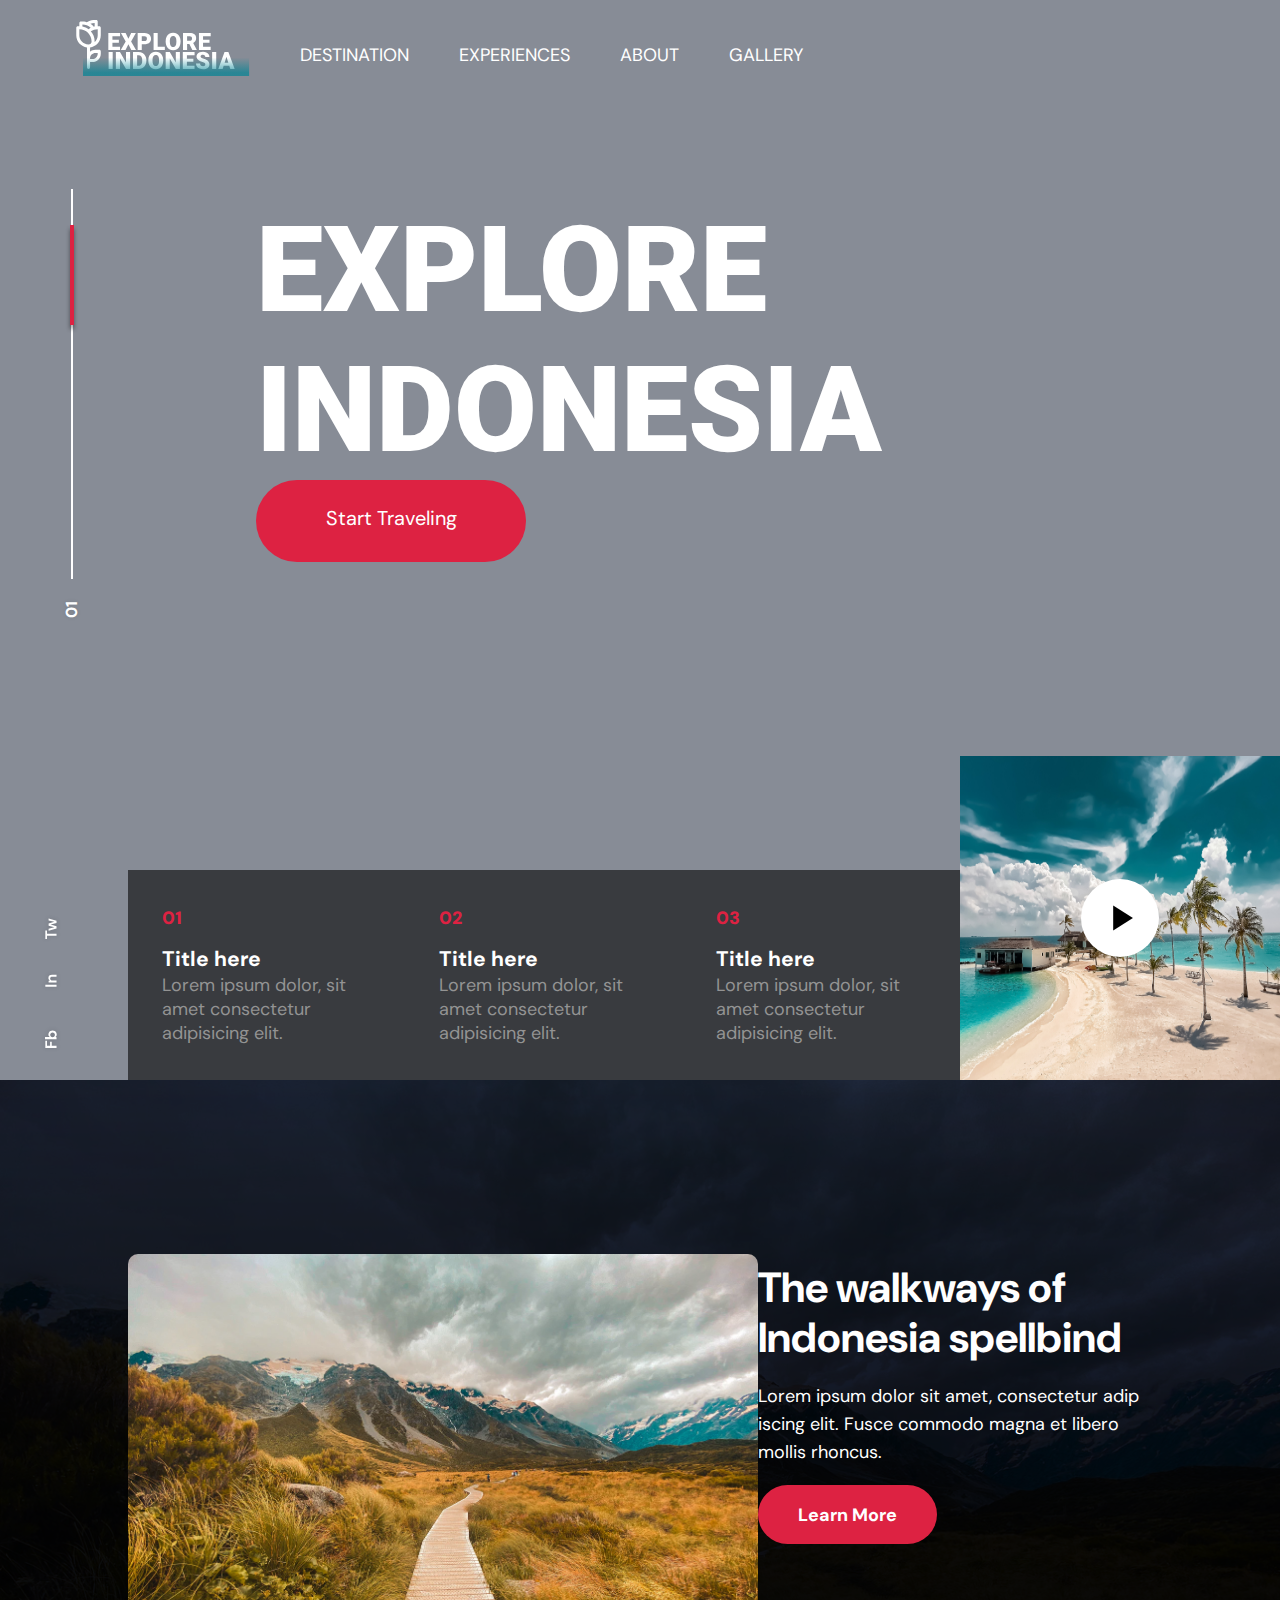
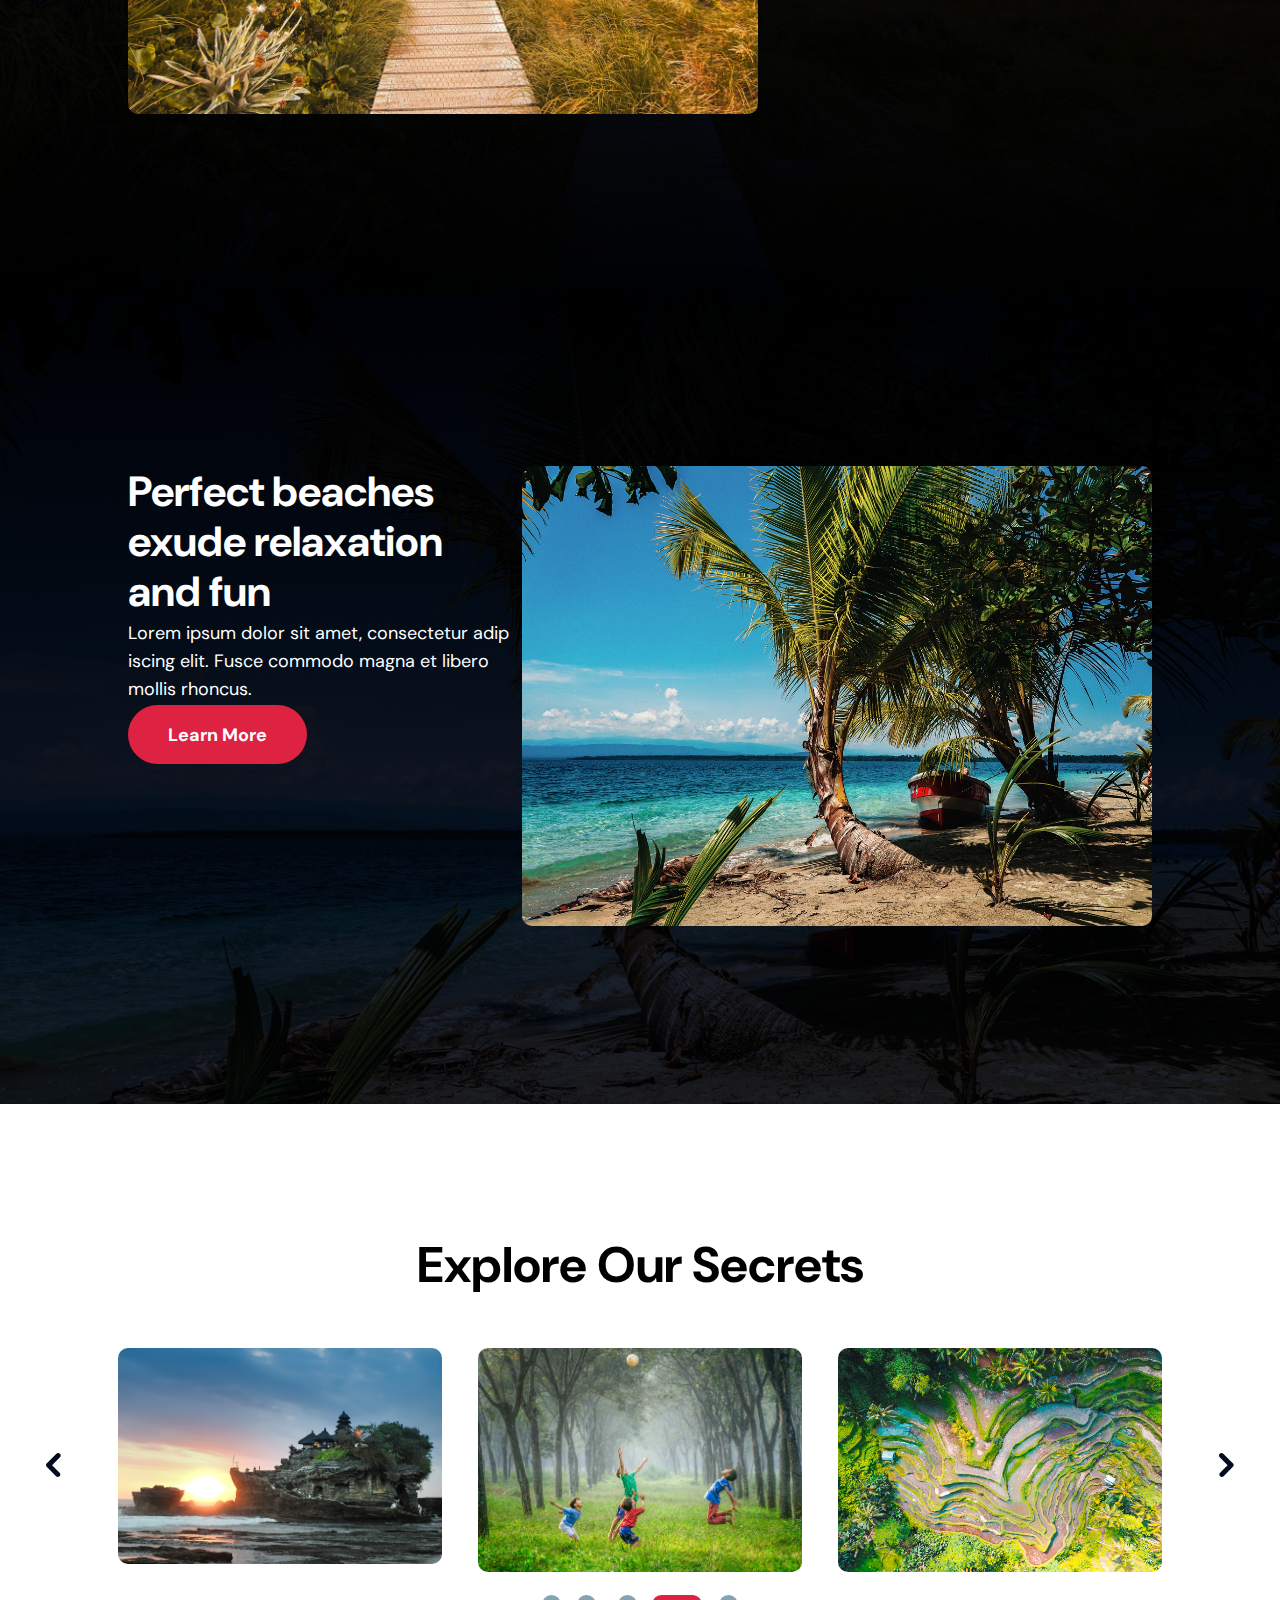
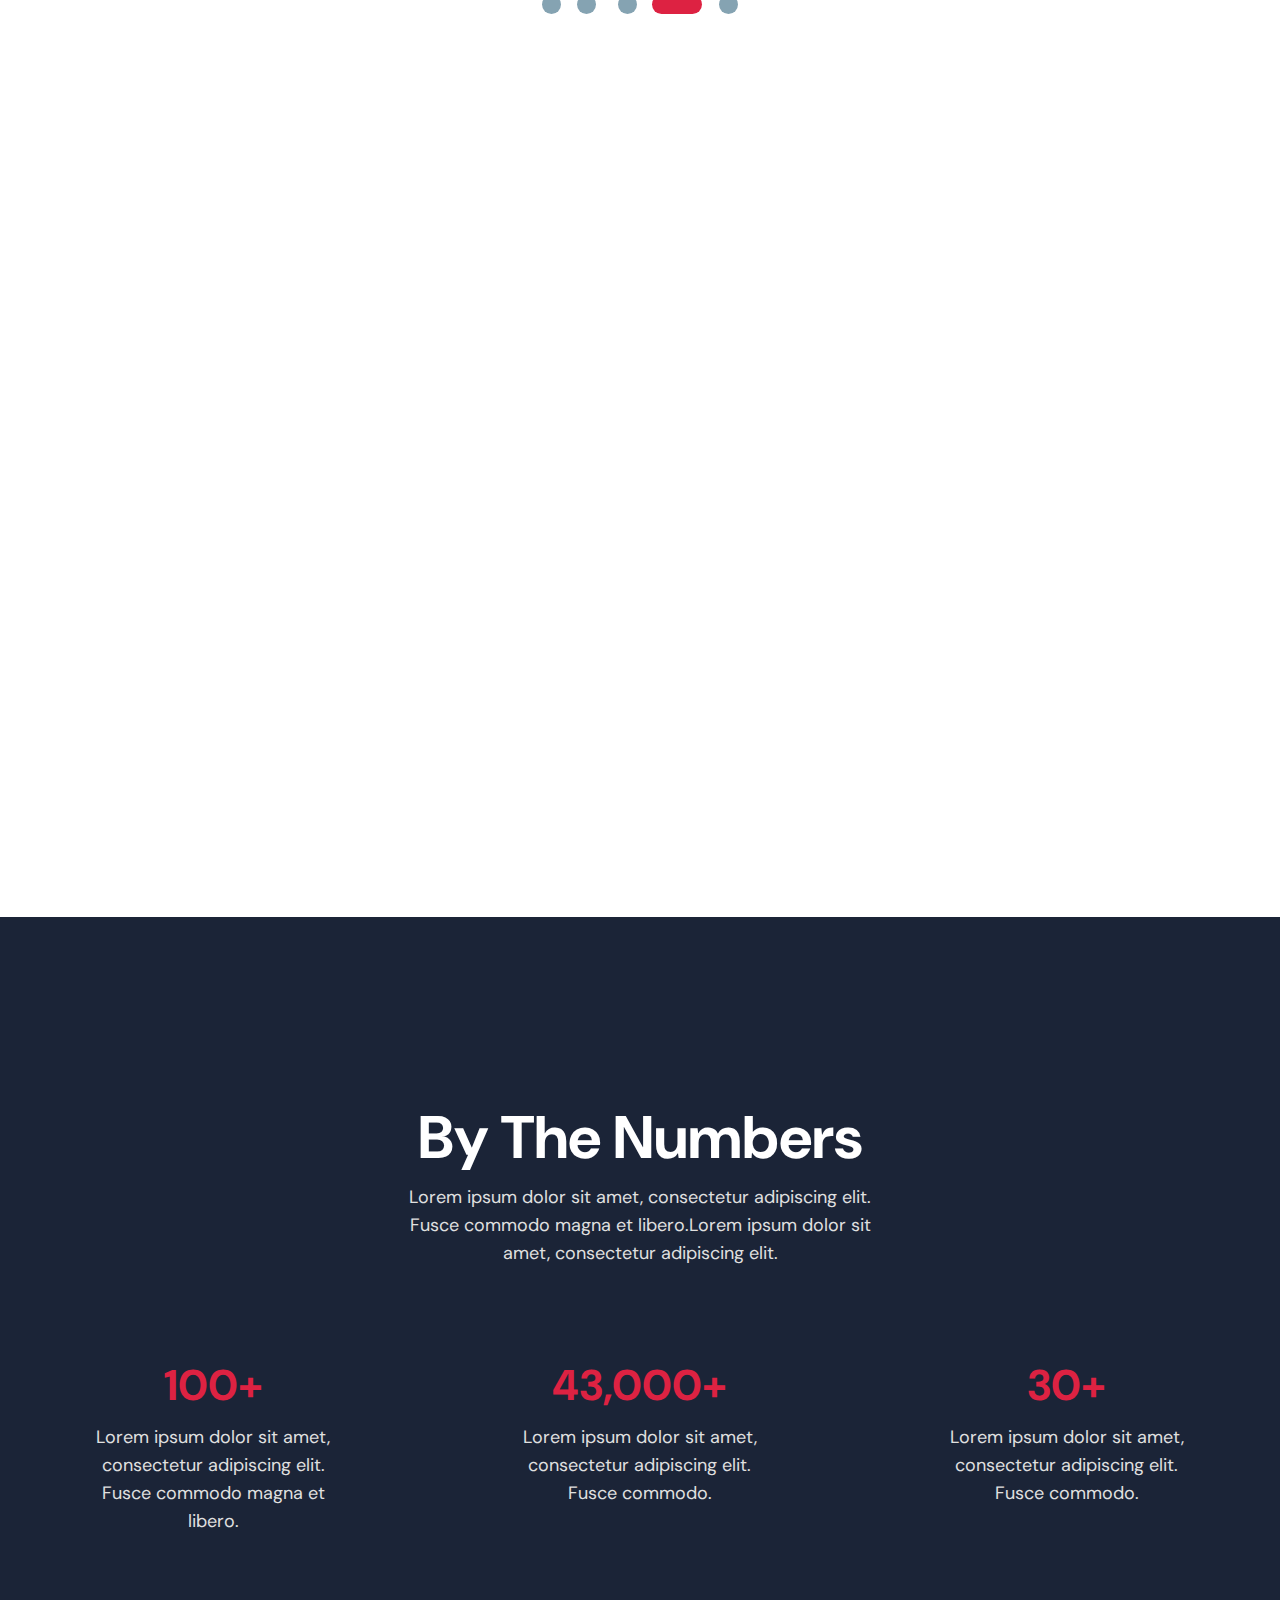
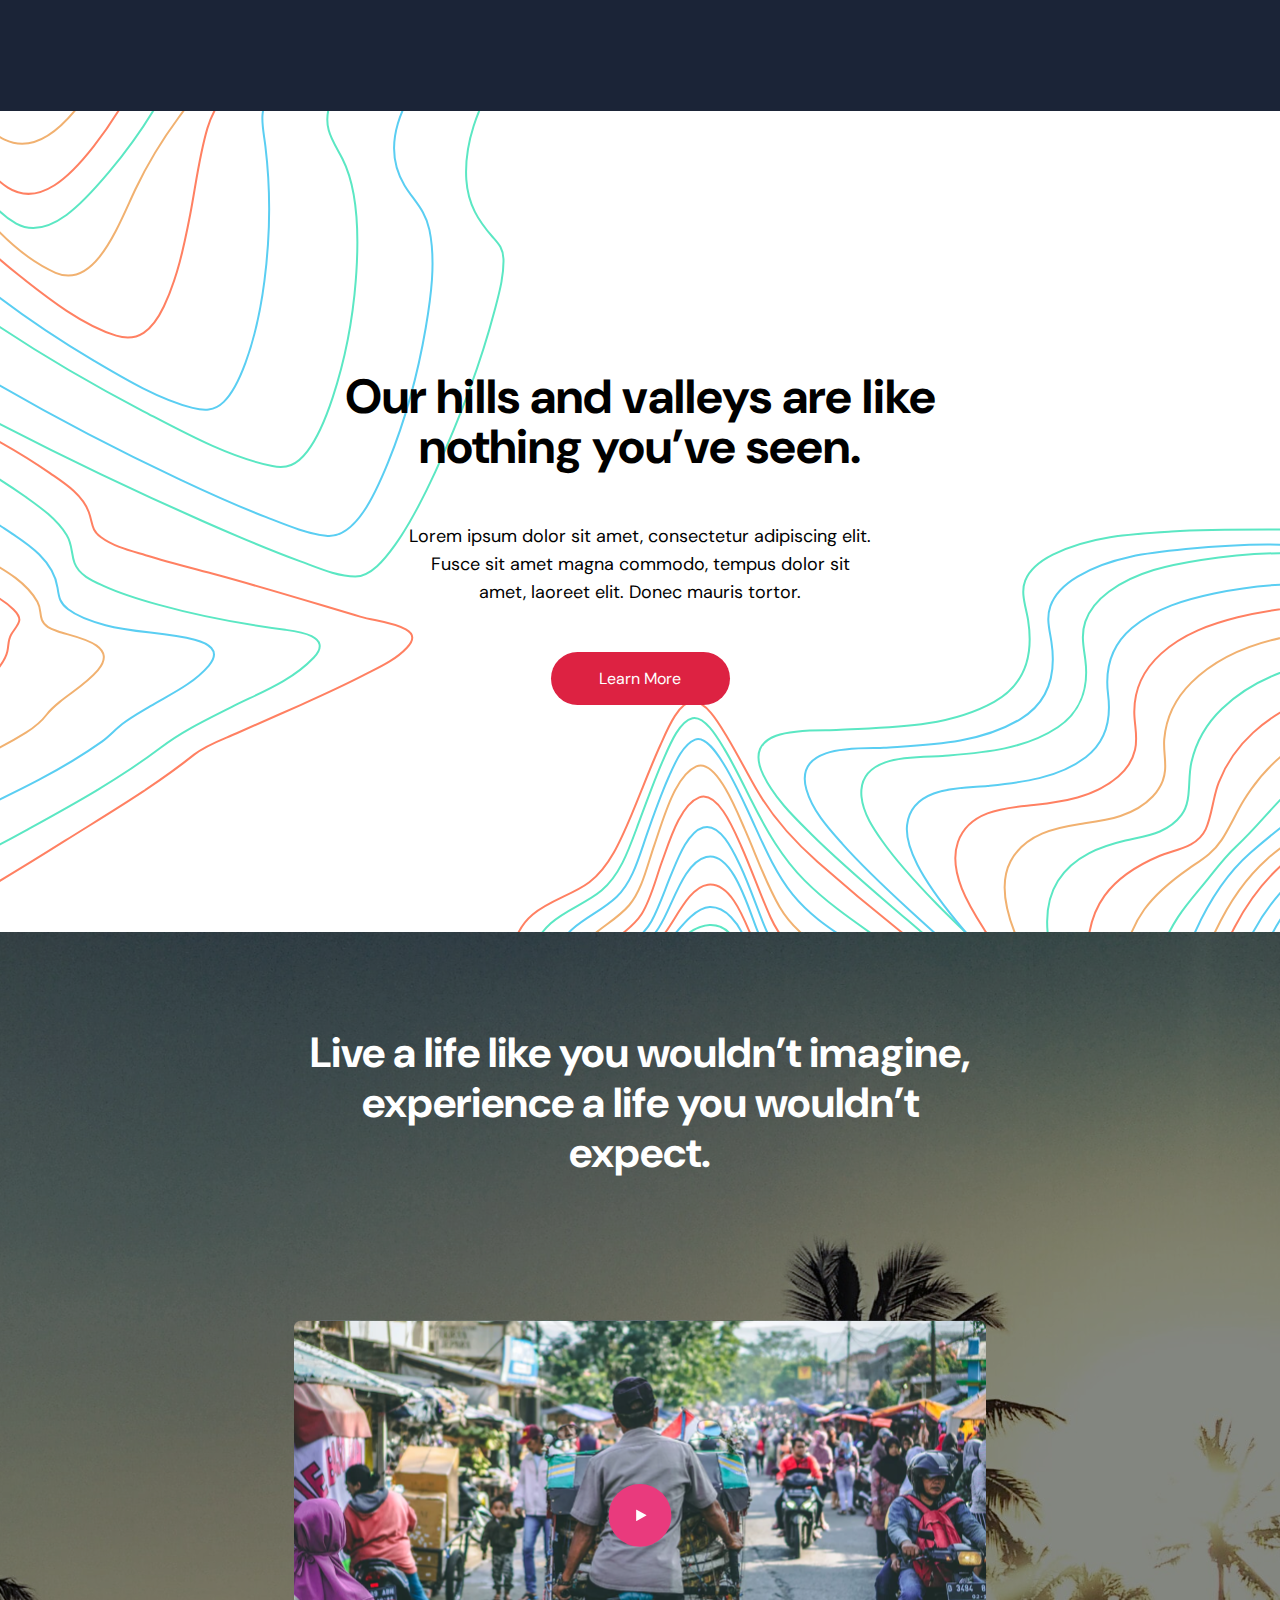
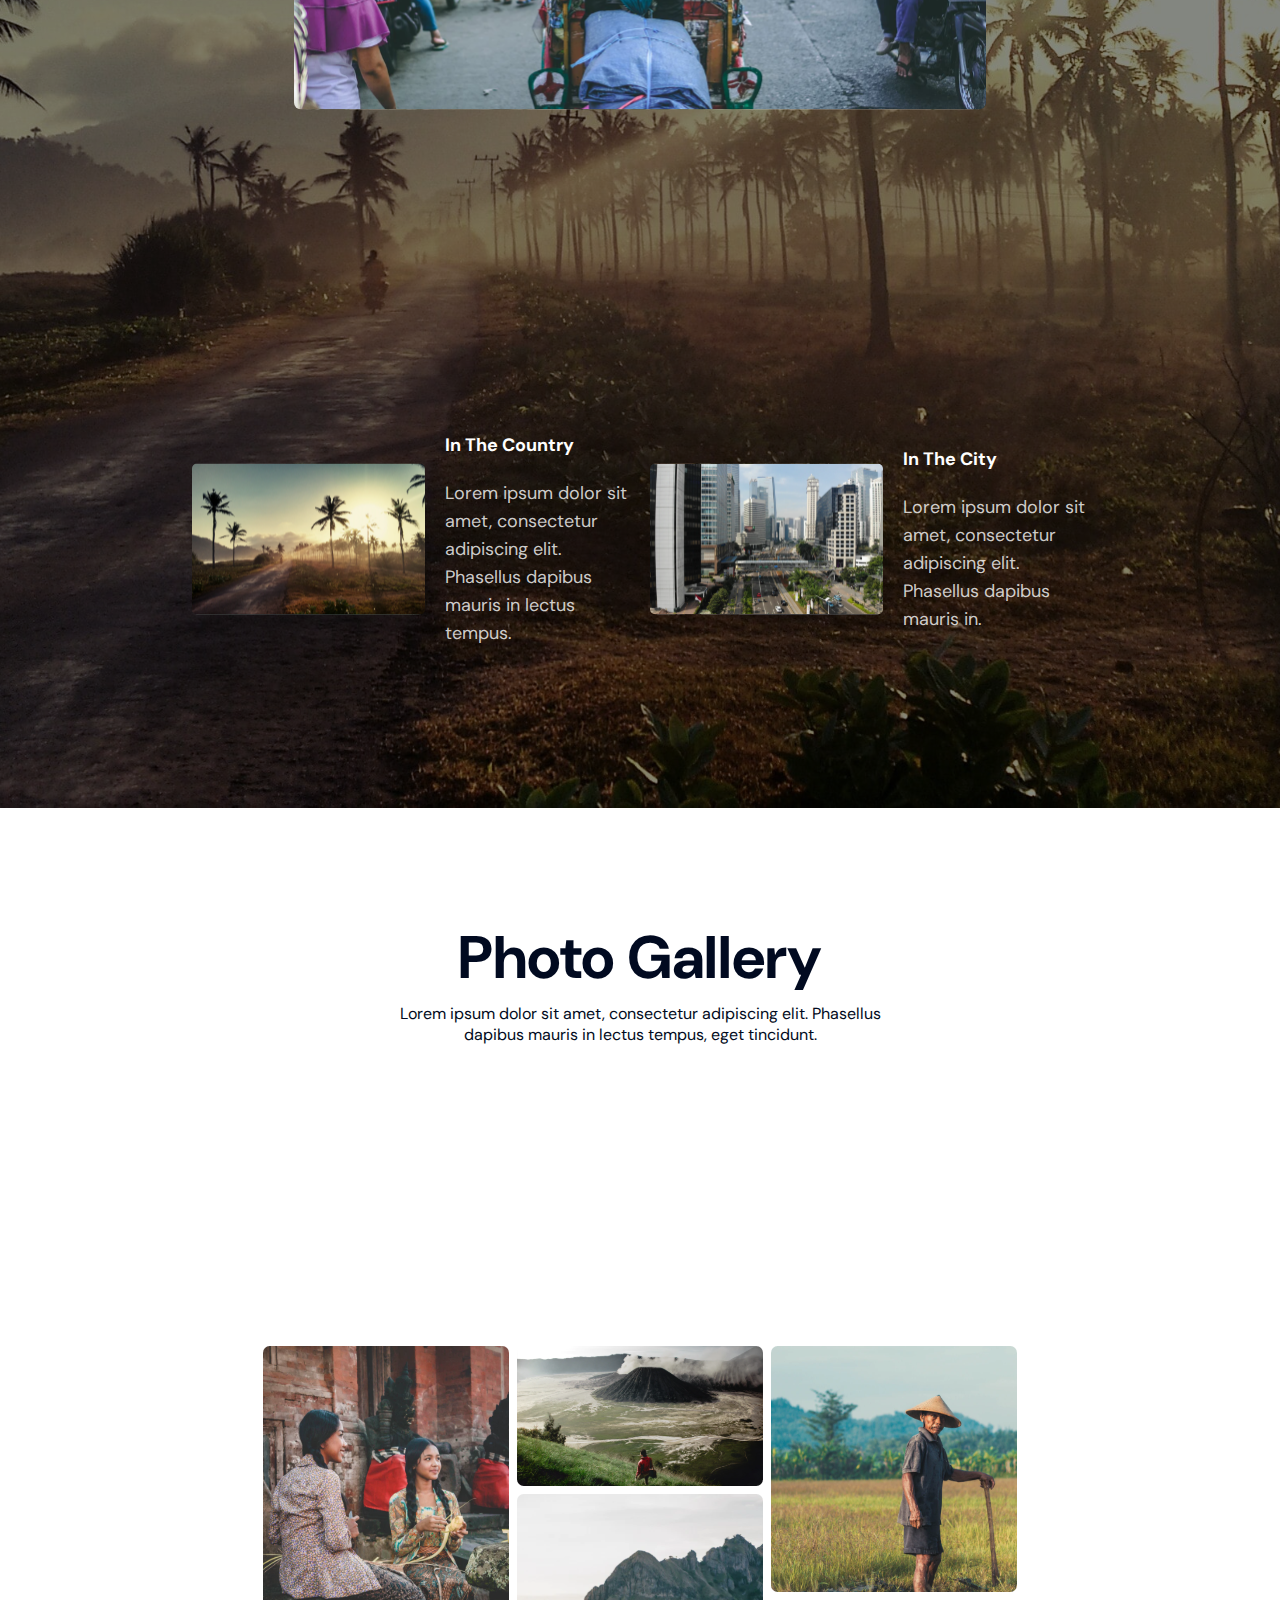
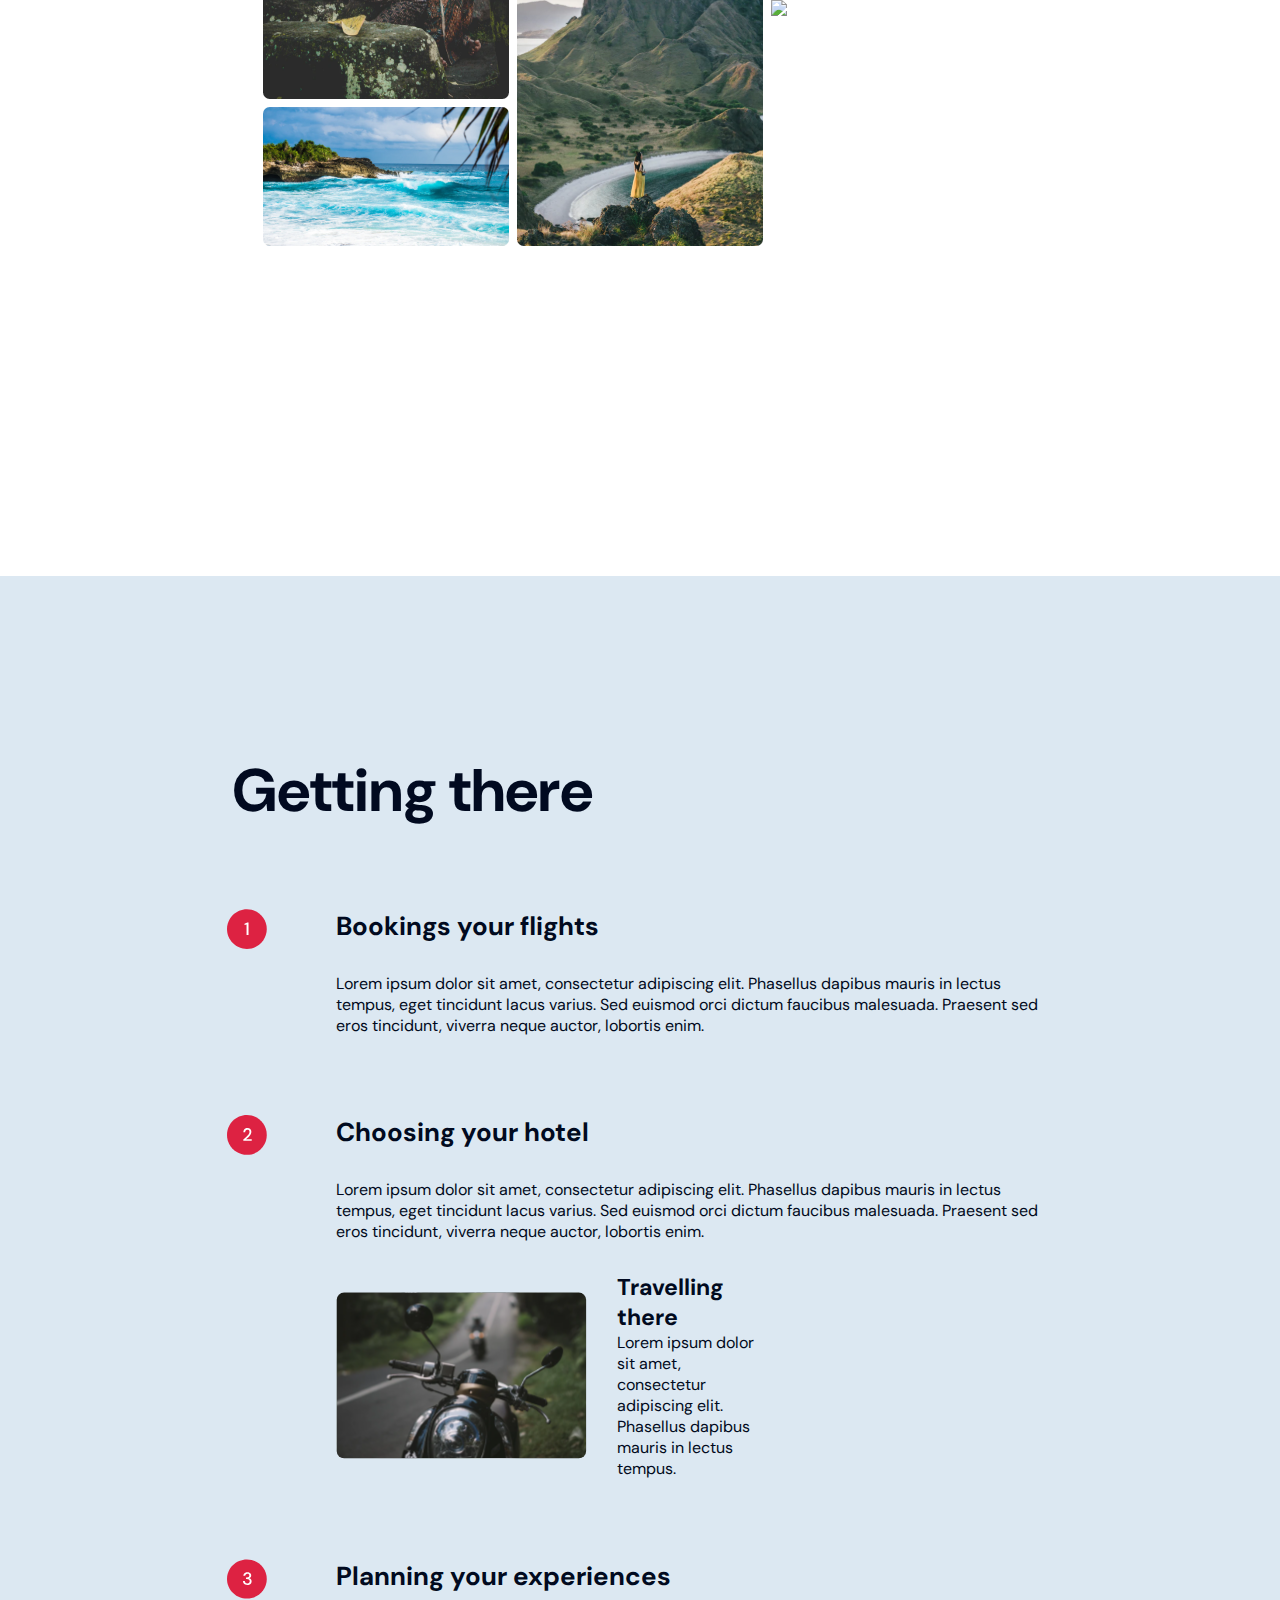
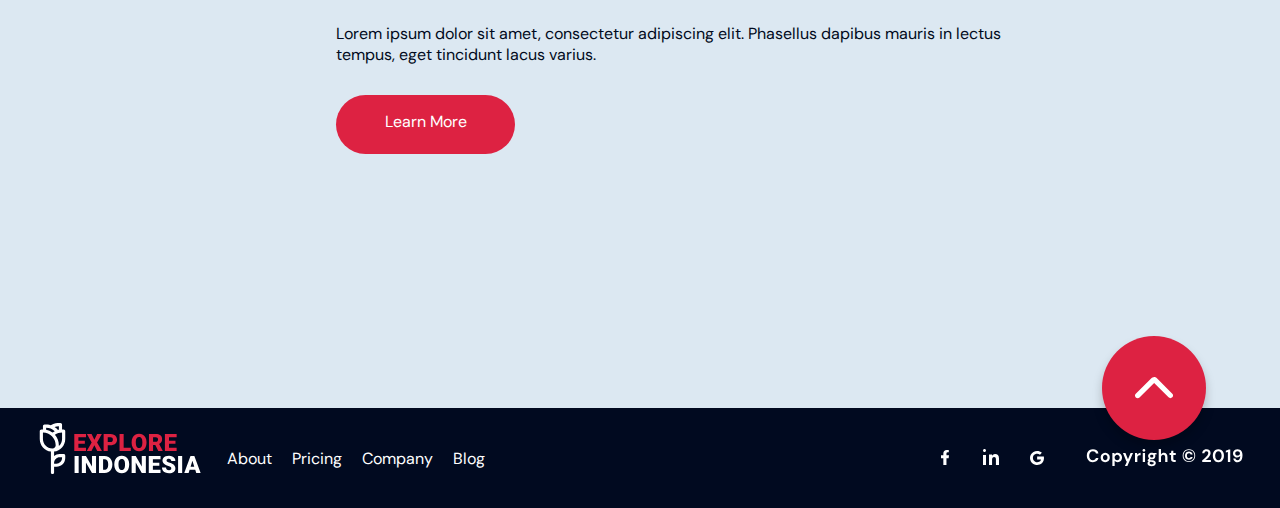
==== commit ff0f2089: "change in url" ====
--- a/index.html
+++ b/index.html
@@ -15,7 +15,7 @@
     <section class="topSeaction">      
         <nav class="navBar flex container">
             <div class="navLeft flex">
-                <img src="/assets/logo.svg" alt="logo">
+                <img src="assets/logo.svg" alt="logo">
                 <ul class="flex nav-links">
                     <li>DESTINATION</li>
                     <li>EXPERIENCES</li>
@@ -52,7 +52,7 @@
 
         <div class="topSeactionLower">
             <div class="lowerLang">
-                <img src="/assets/lang.svg" alt="">
+                <img src="assets/lang.svg" alt="">
             </div>
             <div class="lowerBoolatine">
                 <div class="card">
@@ -75,8 +75,8 @@
                 </div>
             </div>
             <div class="lowerVideo">
-                <img src="/assets/video.jpeg" alt="video">
-                <div class="playBtn"><img src="/assets/play.svg" alt="play"></div>
+                <img src="assets/video.jpeg" alt="video">
+                <div class="playBtn"><img src="assets/play.svg" alt="play"></div>
             </div>
         </div>
     </section>
@@ -85,7 +85,7 @@
         <article class="article-1 article">
             <div class="articleMain">
                 <div class="articleImg">
-                    <img src="/assets/conten-1.png" alt="conten-1" width="630" height="460">
+                    <img src="assets/conten-1.png" alt="conten-1" width="630" height="460">
                 </div>
                 <div class="articleContent">
                     <h3>The walkways of Indonesia spellbind</h3>
@@ -102,7 +102,7 @@
                     <div class="button-2"><a href="#">Learn More</a></div>
                 </div>
                 <div class="articleImg">
-                    <img src="/assets/content-2.png" alt="conten-1" >
+                    <img src="assets/content-2.png" alt="conten-1" >
                 </div>
             </div>
         </article>
@@ -116,18 +116,18 @@
                 </div>
                 <div class="sliderImg">
                     <div class="sliderImg-hide subImg">
-                        <img src="/assets/slider-1.png" alt="slider-1">
+                        <img src="assets/slider-1.png" alt="slider-1">
                     </div>
                     <div class="sliderImg-show subImg">
-                        <img src="/assets/slider-2.png" alt="slider-1">            
+                        <img src="assets/slider-2.png" alt="slider-1">            
                     </div>
                     <div class="sliderImg-hide subImg">
-                        <img src="/assets/slider-3.png" alt="slider-1">
-                    </div>
-                    <img class="arrow-l" src="/assets/arrowL.svg" alt="a-left">
-                    <img class="arrow-r" src="/assets/arrowR.svg" alt="a-right">
-                </div>
-                <img class="sliderNav" src="/assets/sliderNav.svg" alt="s-nav">
+                        <img src="assets/slider-3.png" alt="slider-1">
+                    </div>
+                    <img class="arrow-l" src="assets/arrowL.svg" alt="a-left">
+                    <img class="arrow-r" src="assets/arrowR.svg" alt="a-right">
+                </div>
+                <img class="sliderNav" src="assets/sliderNav.svg" alt="s-nav">
             </div> 
         </div>  
         <div class="subSection">
@@ -154,13 +154,13 @@
 
 
     <section class="overlaySaction">
-        <img class="overlay-1" src="/assets/overlay-1.svg" alt="">
+        <img class="overlay-1" src="assets/overlay-1.svg" alt="">
         <div class="overlayContent">
             <h3>Our hills and valleys are like nothing you’ve seen.</h3>
             <p>Lorem ipsum dolor sit amet, consectetur adipiscing elit. Fusce sit amet magna commodo, tempus dolor sit amet, laoreet elit. Donec mauris tortor.</p>
             <div class="button-2"><a href="#">Learn More</a></div>
         </div>
-        <img class="overlay-2" src="/assets/overlay-2.svg" alt="">
+        <img class="overlay-2" src="assets/overlay-2.svg" alt="">
     </section>
 
     <section class="video">
@@ -169,20 +169,20 @@
                 <h3>Live a life like you wouldn’t imagine, experience a life you wouldn’t expect.</h3>
             </div>
             <div class="videoPlayer">
-                <img src="/assets/videoPlayer.svg" alt="">
+                <img src="assets/videoPlayer.svg" alt="">
                 
             </div>
         </div>
         <div class="videoPreviewSection">
             <div class="previewOne preview">
-                <img src="/assets/previewOne.svg" alt="preview">
+                <img src="assets/previewOne.svg" alt="preview">
                 <div class="previewText">
                     <h5>In The Country</h5>
                     <p>Lorem ipsum dolor sit amet, consectetur adipiscing elit. Phasellus dapibus mauris in lectus tempus.</p>
                 </div>
             </div>
             <div class="previewTwo preview">
-                <img src="/assets/previewTwo.svg" alt="preview">
+                <img src="assets/previewTwo.svg" alt="preview">
                 <div class="previewText">
                     <h5>In The City</h5>
                     <p>Lorem ipsum dolor sit amet, consectetur adipiscing elit. Phasellus dapibus mauris in.</p>
@@ -199,23 +199,23 @@
         <div class="photoGallaryImg">
                 <div class="row"> 
                     <div class="column">
-                      <img src="/assets/gallary1.svg" style="width:100%">
-                      <img src="/assets/gallary2.svg" style="width:100%">
+                      <img src="assets/gallary1.svg" style="width:100%">
+                      <img src="assets/gallary2.svg" style="width:100%">
                       
                     </div>
                     <div class="column">
-                      <img src="/assets/gallary3.svg" style="width:100%">
-                      <img src="/assets/gallary4.svg" style="width:100%">
+                      <img src="assets/gallary3.svg" style="width:100%">
+                      <img src="assets/gallary4.svg" style="width:100%">
                       
                     </div>  
                     <div class="column colRow">
-                      <img src="/assets/gallary5.svg" style="width:100%">
-                      <img src="/assets/gallary6.svg" style="width:100%">
+                      <img src="assets/gallary5.svg" style="width:100%">
+                      <img src="assets/gallary6.svg" style="width:100%">
                     </div>
                 </div>    
                 <div class="repo-row">
-                    <img src="/assets/gallary5.svg" style="width:100%">
-                    <img src="/assets/gallary6.svg" style="width:100%">
+                    <img src="assets/gallary5.svg" style="width:100%">
+                    <img src="assets/gallary6.svg" style="width:100%">
                 </div>
           
         </div>
@@ -231,7 +231,7 @@
            
             <div class="gettingThereText">
                 <div class="srNo">
-                    <img src="/assets/one.svg" alt="Numbers">
+                    <img src="assets/one.svg" alt="Numbers">
                 </div>
                 <div class="content">
                     <h3>Bookings your flights</h3>
@@ -245,7 +245,7 @@
            
             <div class="gettingThereText">
                 <div class="srNo">
-                    <img src="/assets/two.svg" alt="Numbers">
+                    <img src="assets/two.svg" alt="Numbers">
                 </div>
                 <div class="content">
                     <h3>Choosing your hotel</h3>
@@ -255,7 +255,7 @@
                         <p class="repo-p">Show More</p>
                     </div>
                     <div class="extraContent">
-                        <img src="/assets/bullet.svg" alt="preview">
+                        <img src="assets/bullet.svg" alt="preview">
                         <div class="extraContentText">
                             <h5>Travelling there</h5>
                             <p class="main-p">Lorem ipsum dolor sit amet, consectetur adipiscing elit. Phasellus dapibus mauris in lectus tempus.</p>
@@ -270,7 +270,7 @@
             </div>
             <div class="gettingThereText">
                 <div class="srNo">
-                    <img src="/assets/three.svg" alt="Numbers">
+                    <img src="assets/three.svg" alt="Numbers">
                 </div>
                 <div class="content">
                     <h3>Planning your experiences</h3>
@@ -288,11 +288,11 @@
 
     <footer class="footerSection">
         <div class="footerArrow">
-            <img src="/assets/footerArrow.svg" alt="arrow">
+            <img src="assets/footerArrow.svg" alt="arrow">
         </div>
         <div class="footerLeft">
             <div class="footerLogo">
-                <img src="/assets/footer.svg" alt="logo">
+                <img src="assets/footer.svg" alt="logo">
             </div>
             <div class="footerNav">
                 <span>About</span>
@@ -302,8 +302,8 @@
             </div>
         </div>
         <div class="footerSocial">
-            <img src="/assets/social.svg" alt="social">
-            <img src="/assets/copy.svg" alt="copy">
+            <img src="assets/social.svg" alt="social">
+            <img src="assets/copy.svg" alt="copy">
         </div>
     </footer>
 </body>
--- a/style.css
+++ b/style.css
@@ -2,7 +2,7 @@
 @import url('https://fonts.googleapis.com/css2?family=Roboto:ital,wght@0,100;0,300;0,400;0,500;0,700;0,900;1,100;1,300;1,400;1,500;1,700;1,900&display=swap');
 
 *{
-    margin: 10px;
+    margin: 0;
     padding: 0;
     box-sizing: border-box;
     list-style-type: none;
@@ -49,7 +49,7 @@
     position: relative;
     width: 100%;
     height: 1080px;
-    background-image: url(/assets/main-background.jpeg);
+    background-image: url(assets/main-background.jpeg);
     background-size: cover;
     background-repeat: no-repeat;
     background-color: #010a2078;
@@ -93,7 +93,6 @@
     left: 71.04px;
     top: 33%;
     background: linear-gradient(0deg, #FFFFFF, #FFFFFF), #FFFFFF;
-    transform: matrix(1, 0, 0, -1, 0, 0);
     z-index: 1;
 }
 .lineTwo{
@@ -104,7 +103,6 @@
     top: 25%;
     background: #DD2242;
     box-shadow: 0px 4px 4px rgba(0, 0, 0, 0.45);
-    transform: matrix(1, 0, 0, -1, 0, 0);
     z-index: 2;
 }
 .num{
@@ -223,7 +221,7 @@
 .article-1{
     width: 100%;
     height: 50%;
-    background-image: linear-gradient(0deg, #010A20 0%, rgba(1, 10, 32, 0) 100%),url(/assets/article-1.png);
+    background-image: linear-gradient(0deg, #010A20 0%, rgba(1, 10, 32, 0) 100%),url(assets/article-1.png);
     background-color: #010a20e1;
     background-blend-mode: multiply;
     background-repeat: no-repeat;
@@ -233,7 +231,7 @@
     width: 100%;
     height: 50%;
     background-color: rgba(0, 255, 255, 0.468);
-    background-image:linear-gradient(180deg, #010A20 0%, rgba(1, 10, 32, 0) 100%),url(/assets/article-2.png);
+    background-image:linear-gradient(180deg, #010A20 0%, rgba(1, 10, 32, 0) 100%),url(assets/article-2.png);
     background-color: #010a20e1;
     background-blend-mode: multiply;
     background-repeat: no-repeat;
@@ -285,7 +283,7 @@
     position: relative;
     width: 100%;
     height: 2207px;
-    background-image: url(/assets/farm.jpeg);
+    background-image: url(assets/farm.jpeg);
     background-size: cover;
     background-position: center;
     background-repeat: no-repeat;
@@ -358,7 +356,7 @@
     bottom: 0%;
     width: 100%;
     height: 794px;
-    background-image: url(/assets/sub.svg);
+    background-image: url(assets/sub.svg);
     color: var(--primary-text-color);
 }
 .subSection{
@@ -396,7 +394,6 @@
     padding: 10px;
     color: var(--secondary-btn-color);
 }
-
 
 
 
@@ -452,7 +449,7 @@
     width: 100%;
     height: 1476px;
     color: var(--primary-text-color);
-    background-image:url(/assets/videoSection.jpeg);
+    background-image:url(assets/videoSection.jpeg);
     background-color: #010a2078;
     background-blend-mode: multiply;
     background-size: cover;
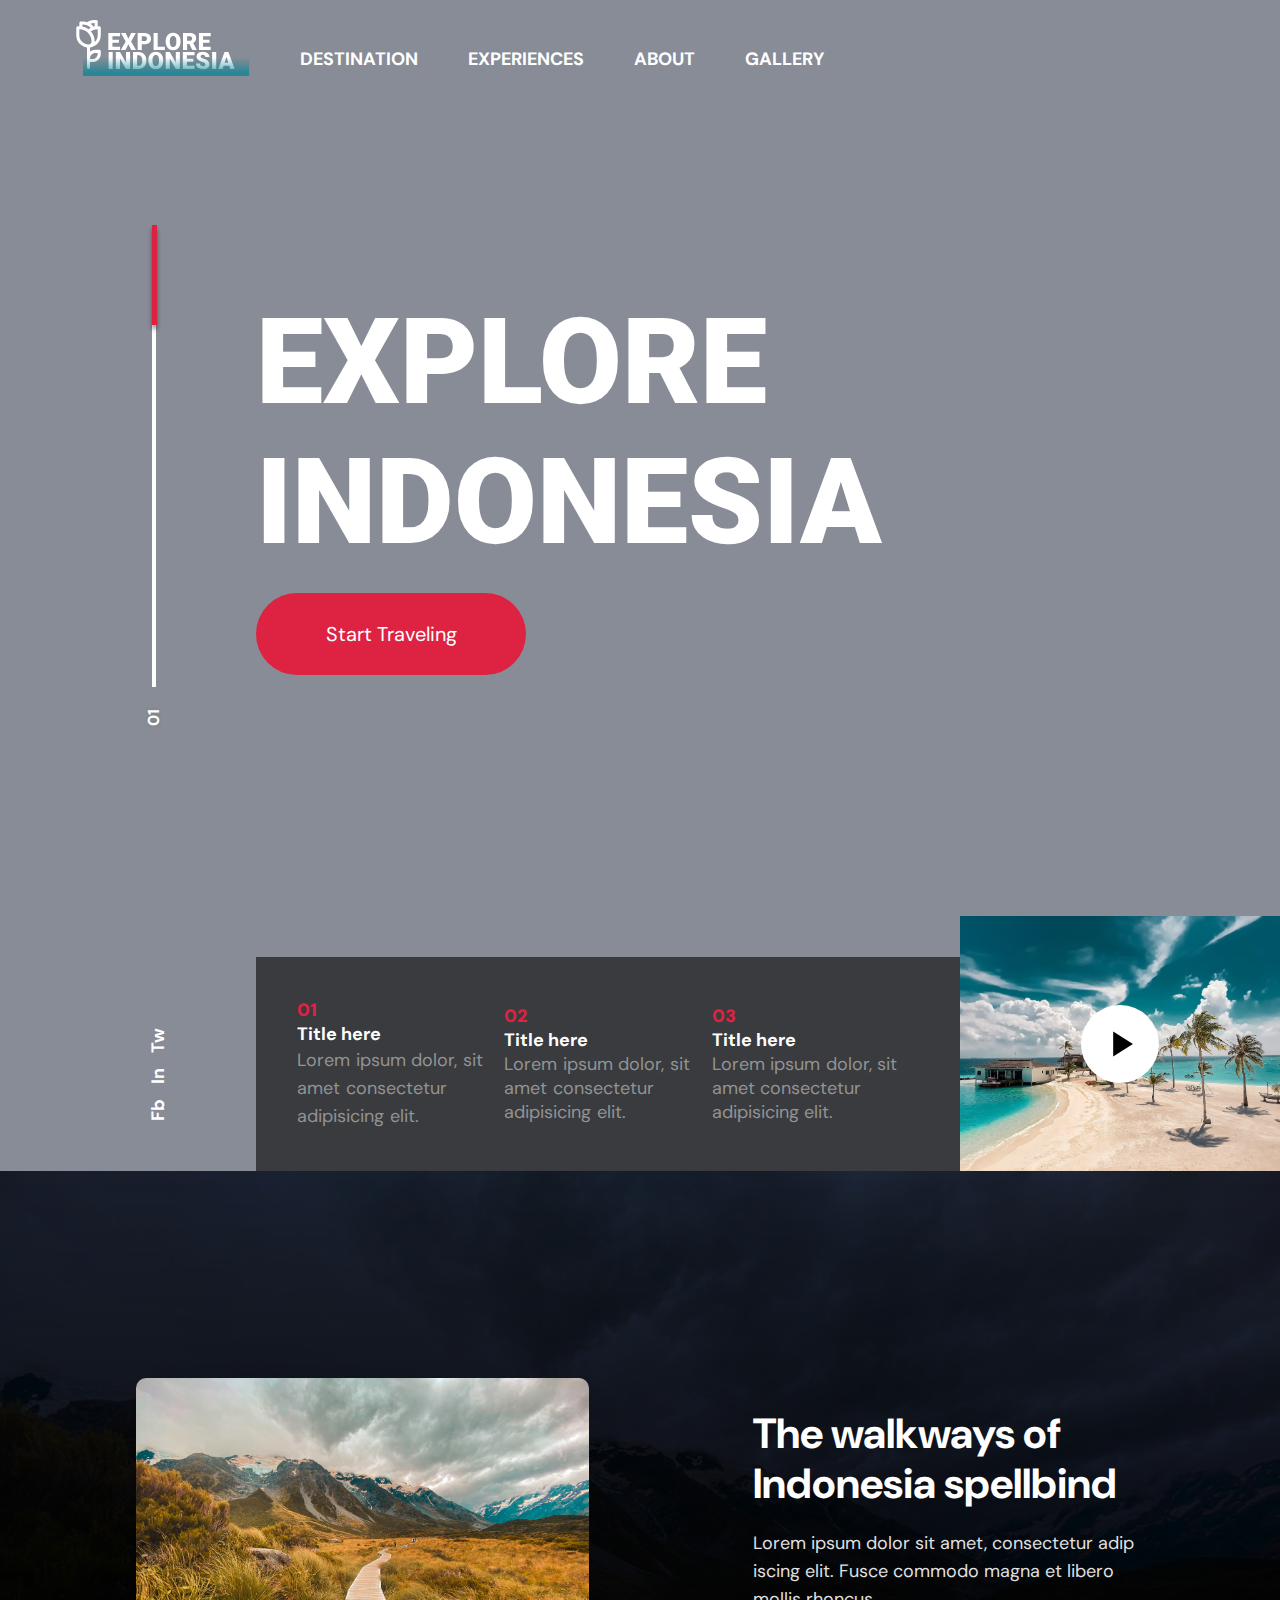
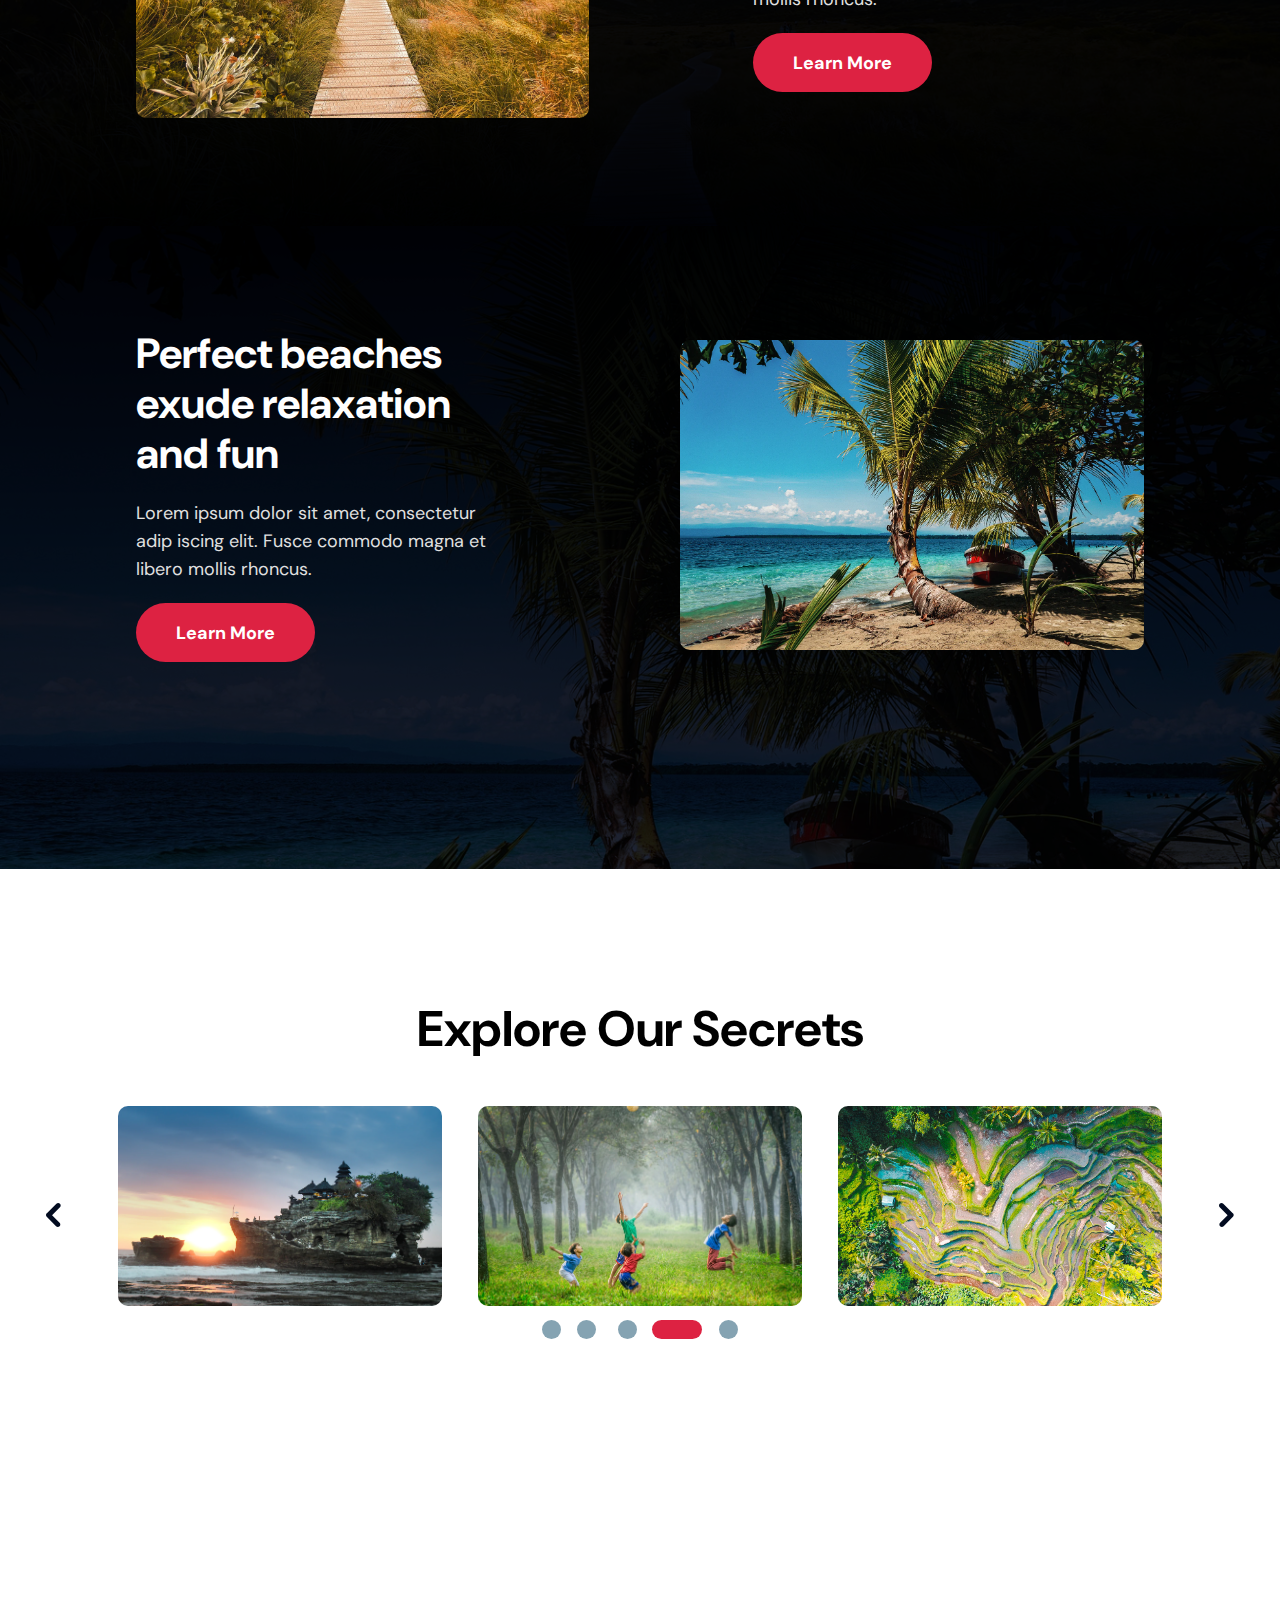
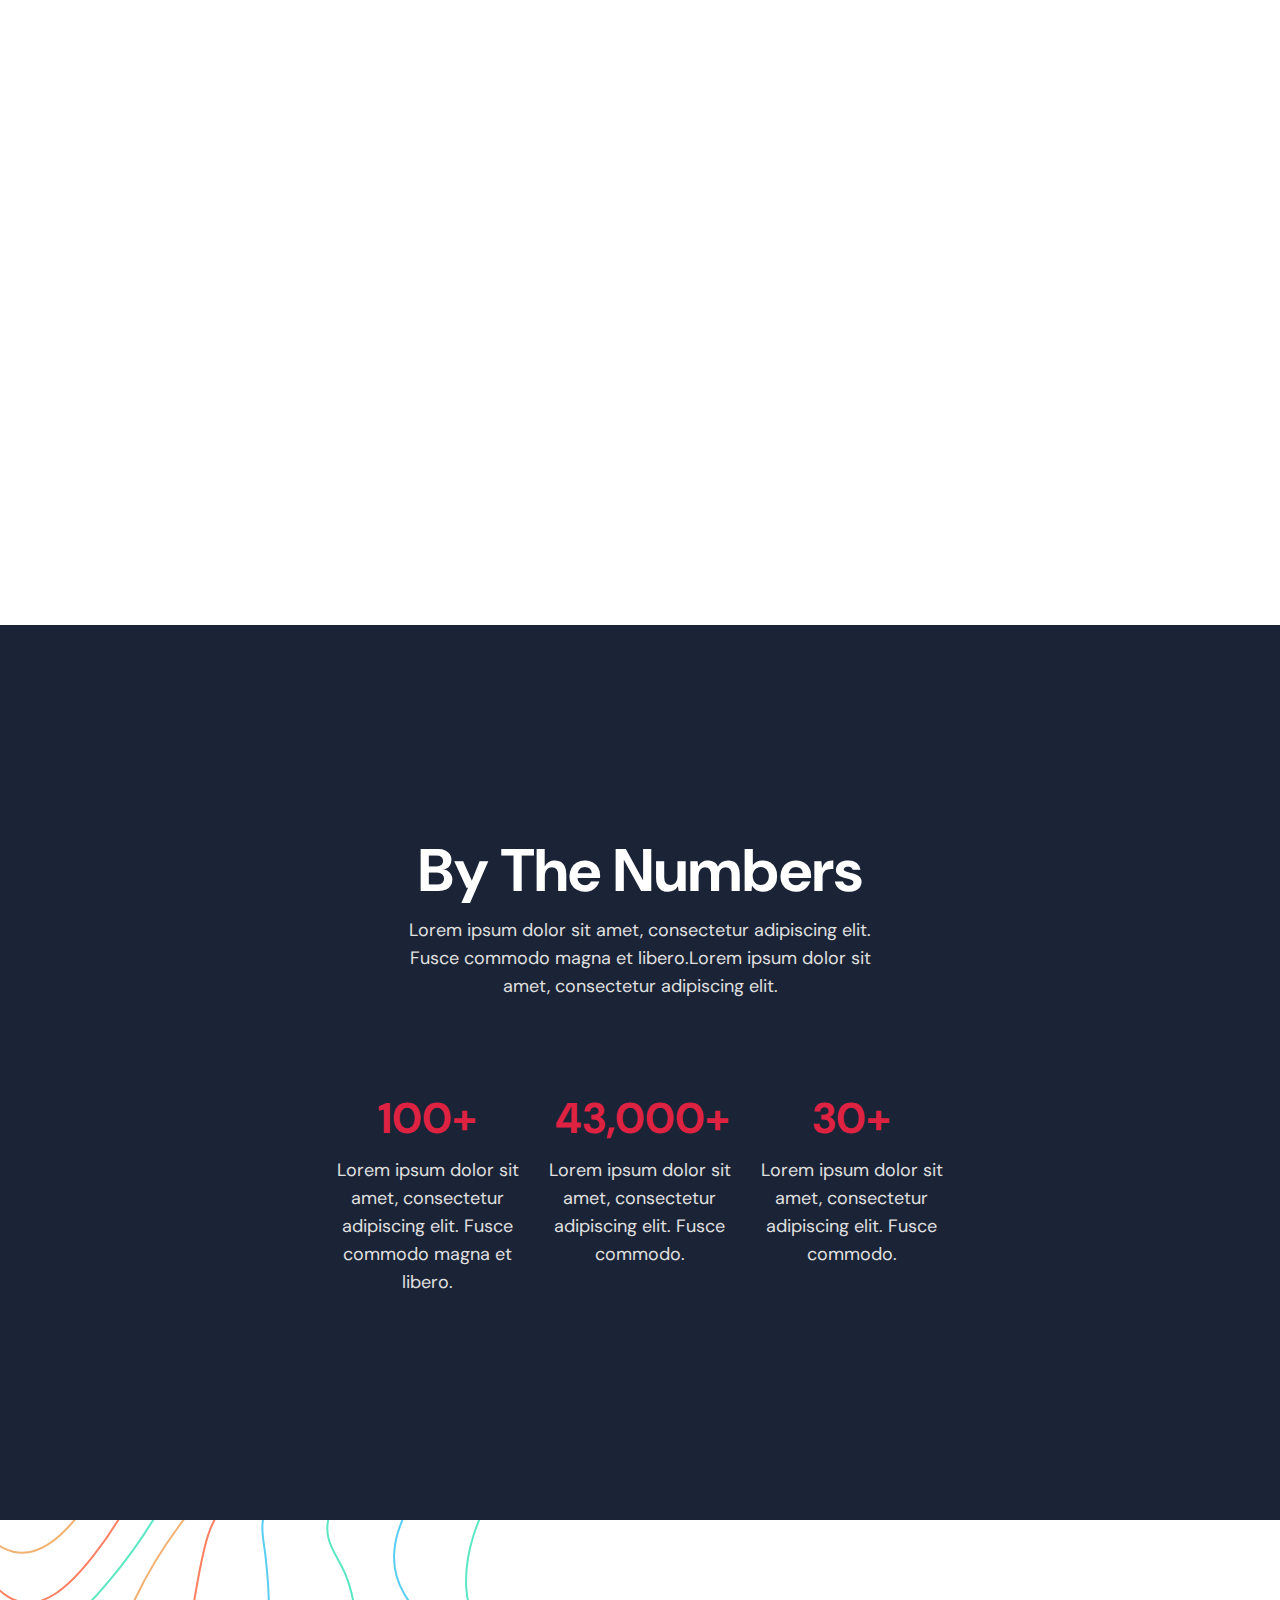
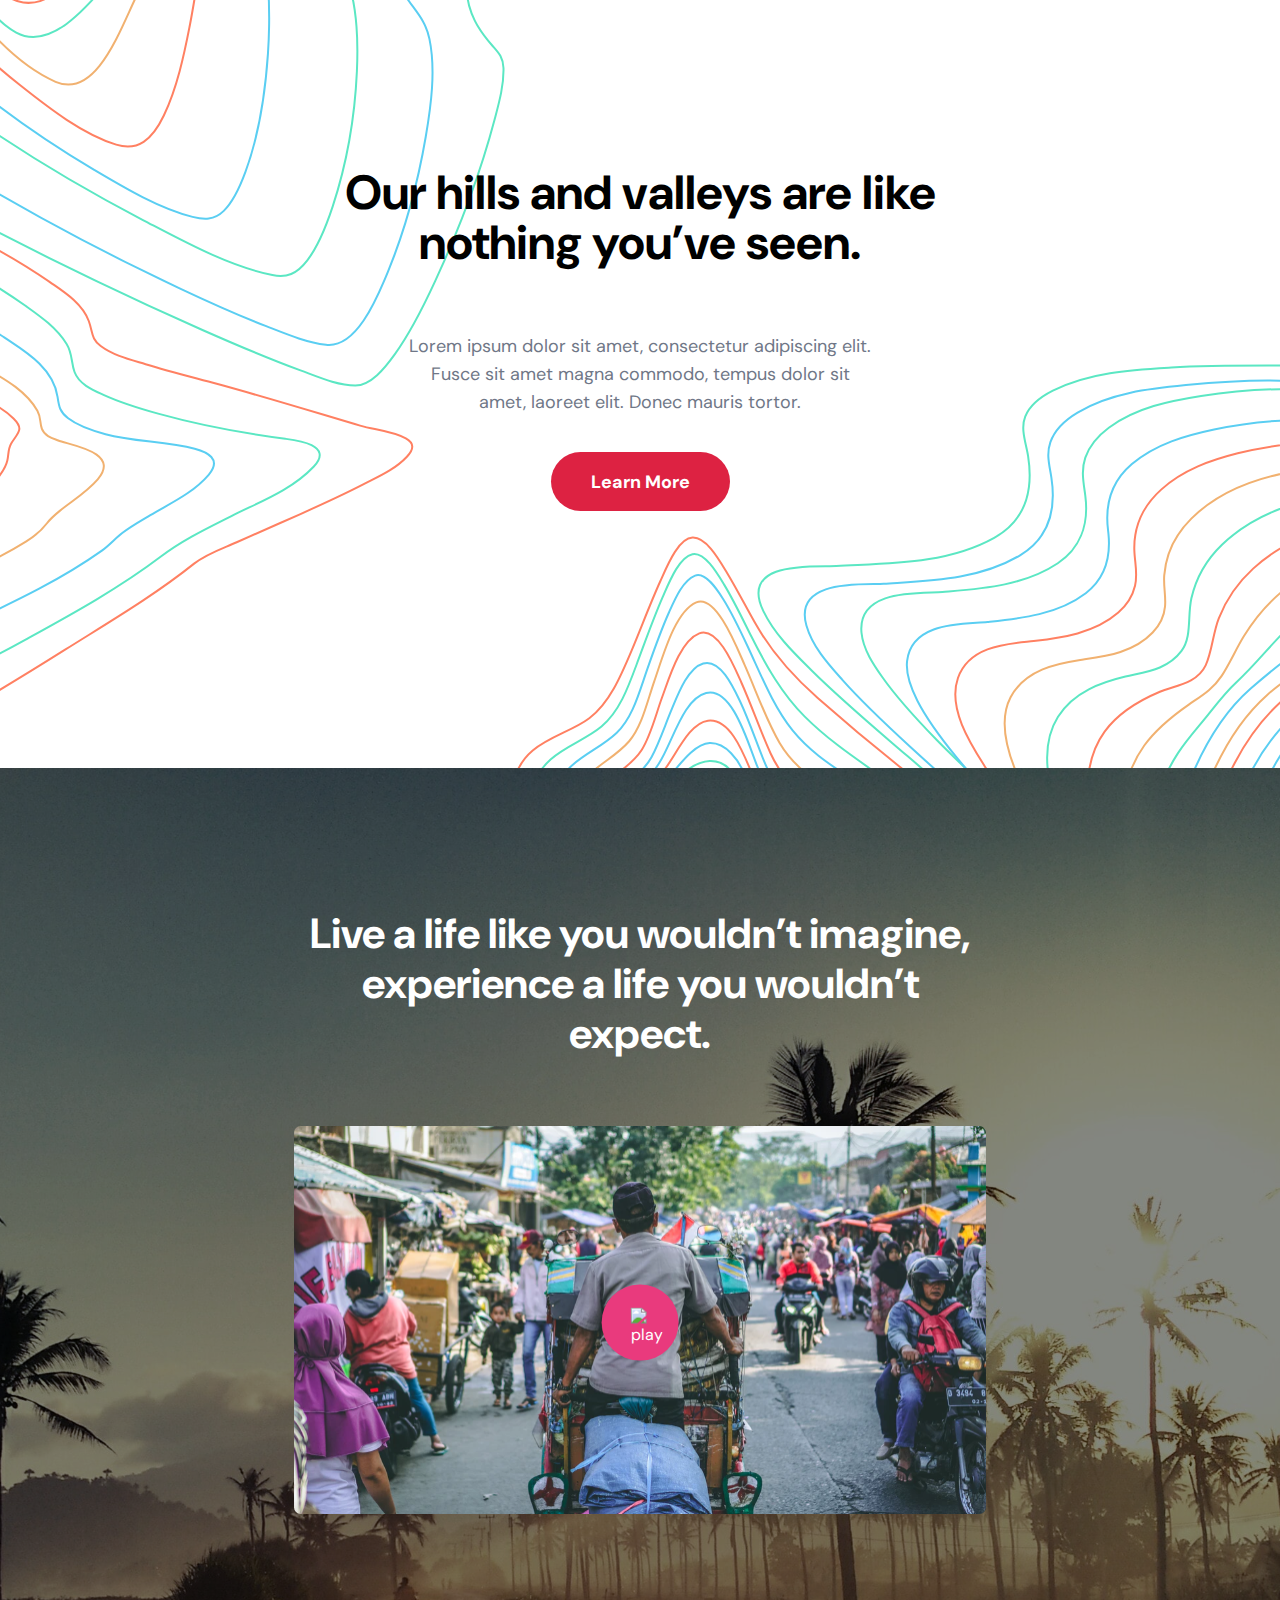
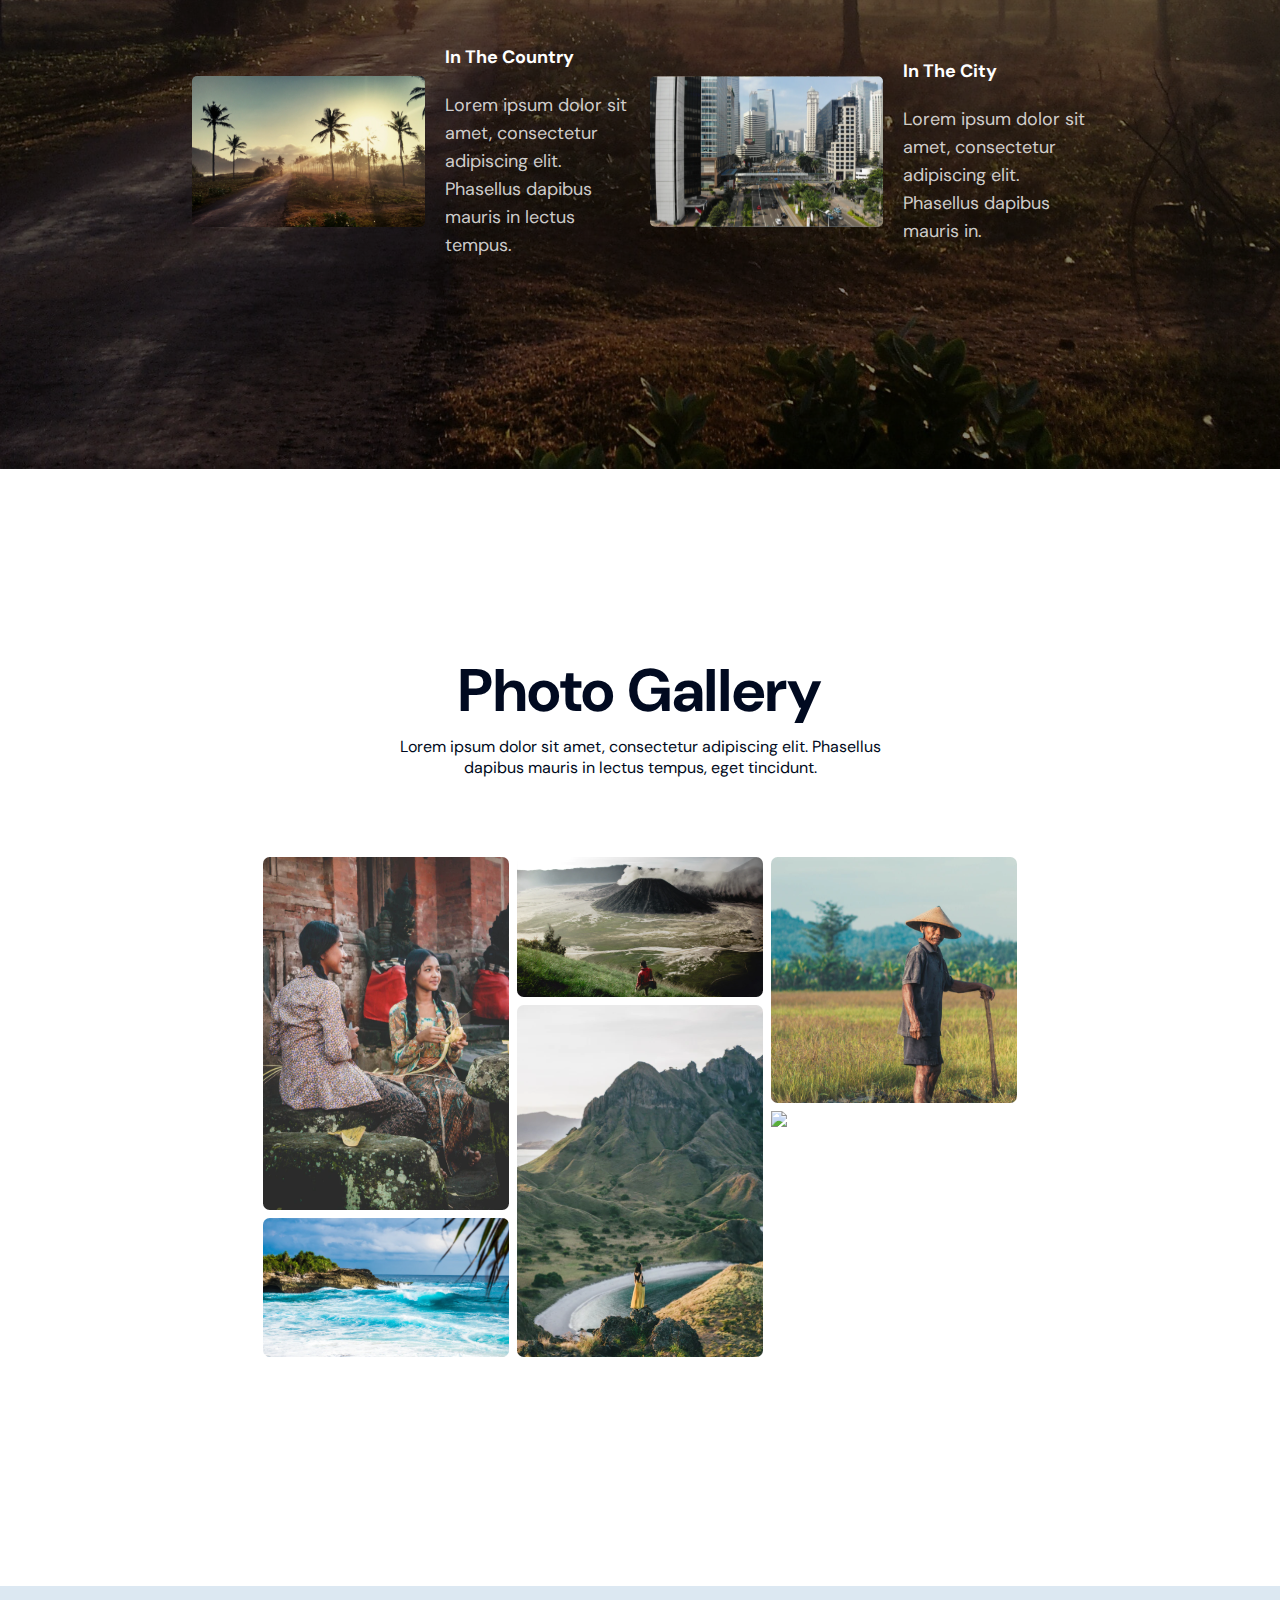
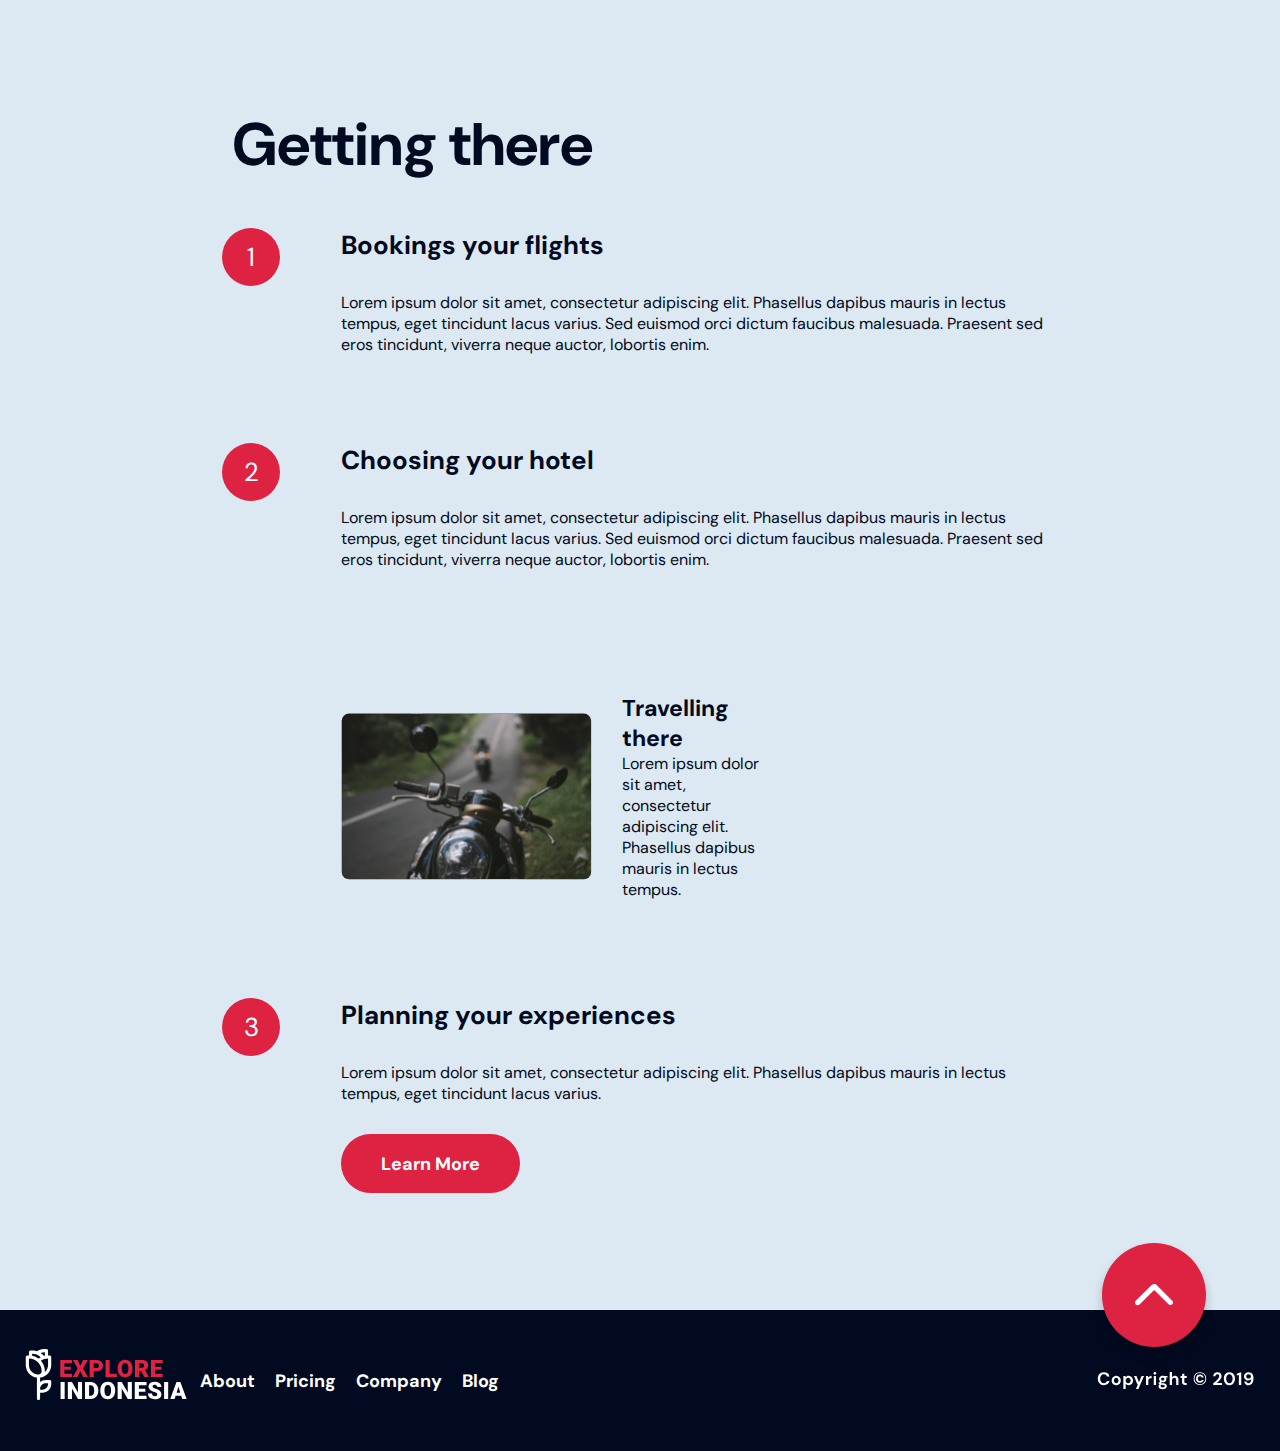
==== commit ae46fab4: "updated html" ====
--- a/index.html
+++ b/index.html
@@ -5,9 +5,11 @@
     <meta name="viewport" content="width=device-width, initial-scale=1.0">
     <title>Explore Indonesia</title>
     <link rel="stylesheet" href="https://cdnjs.cloudflare.com/ajax/libs/font-awesome/6.5.2/css/all.min.css" integrity="sha512-SnH5WK+bZxgPHs44uWIX+LLJAJ9/2PkPKZ5QiAj6Ta86w+fsb2TkcmfRyVX3pBnMFcV7oQPJkl9QevSCWr3W6A==" crossorigin="anonymous" referrerpolicy="no-referrer" />
-    <link rel="stylesheet" href="style.css">
+    <link rel="stylesheet" href="cleanStyle.css">
+    <!-- <link rel="stylesheet" href="newStyle.css"> -->
+    <!-- <link rel="stylesheet" href="style.css"> -->
     <link rel="stylesheet" media="screen and (max-width: 1024px)" href="large.css" />
-    <link rel="stylesheet" media="screen and (max-width: 768px)" href="tablet.css" />
+    <link rel="stylesheet" media="screen and (max-width: 798px)" href="tablet.css" />
     <link rel="stylesheet" media="screen and (max-width: 600px)" href="mobile.css" />
 
 </head>
@@ -15,20 +17,20 @@
     <section class="topSeaction">      
         <nav class="navBar flex container">
             <div class="navLeft flex">
-                <img src="assets/logo.svg" alt="logo">
+                <a href="#"><img src="assets/logo.svg" alt="logo"></a>
                 <ul class="flex nav-links">
-                    <li>DESTINATION</li>
-                    <li>EXPERIENCES</li>
-                    <li>ABOUT</li>
-                    <li>GALLERY</li>
+                    <li><a href="#">DESTINATION</a></li>
+                    <li><a href="#">EXPERIENCES</a></li>
+                    <li><a href="#">ABOUT</a></li>
+                    <li><a href="#">GALLERY</a></li>
                 </ul>
             </div>
             <div class="navRight flex">
                 <div class="search"> 
-                     <i class="fa-solid fa-magnifying-glass"></i> 
+                    <a href="#"><i class="fa-solid fa-magnifying-glass"></i> </a> 
                 </div>
                 <div class="manu"> 
-                    <i class="fa-solid fa-bars"></i> 
+                    <a href="#"><i class="fa-solid fa-bars"></i></a> 
                 </div>
             </div>
         </nav>
@@ -40,36 +42,40 @@
                 <div class="num">01</div>
             </div>
             <div class="mainText">
-                <div class="text">
-                    <p>EXPLORE INDONESIA</p>
-                </div>
-                <div class="button-1">
+                    <h1>EXPLORE INDONESIA</h1>
+                    <button class="button-1">Start Traveling</button>
+                    <!-- <div class="button-1">
                     <p>Start Traveling</p>
-                </div>
+                    </div> -->
             </div>
 
         </div>
 
         <div class="topSeactionLower">
             <div class="lowerLang">
-                <img src="assets/lang.svg" alt="">
+                <div class="verticleLang">
+                    <span>Fb</span>
+                    <span>In</span>
+                    <span>Tw</span>
+                </div>
+                <!-- <img src="assets/lang.svg" alt=""> -->
             </div>
             <div class="lowerBoolatine">
                 <div class="card">
                     <p>01</p>
-                    <h3>Title here</h3>
+                    <h4>Title here</h4>
+                    <P class="pSize18">Lorem ipsum dolor, sit amet consectetur adipisicing elit.
+                    </P>
+                </div>
+                <div class="card">
+                    <p>02</p>
+                    <h4>Title here</h4>
                     <P>Lorem ipsum dolor, sit amet consectetur adipisicing elit.
                     </P>
                 </div>
                 <div class="card">
-                    <p>02</p>
-                    <h3>Title here</h3>
-                    <P>Lorem ipsum dolor, sit amet consectetur adipisicing elit.
-                    </P>
-                </div>
-                <div class="card">
                     <p>03</p>
-                    <h3>Title here</h3>
+                    <h4>Title here</h4>
                     <P>Lorem ipsum dolor, sit amet consectetur adipisicing elit.
                     </P>
                 </div>
@@ -84,13 +90,13 @@
     <section class="articleSection">
         <article class="article-1 article">
             <div class="articleMain">
-                <div class="articleImg">
+                <div class="articleImg ">
                     <img src="assets/conten-1.png" alt="conten-1" width="630" height="460">
                 </div>
                 <div class="articleContent">
                     <h3>The walkways of Indonesia spellbind</h3>
-                    <P>Lorem ipsum dolor sit amet, consectetur adip iscing elit. Fusce commodo magna et libero mollis rhoncus. </P>
-                    <div class="button-2"><a href="#">Learn More</a></div>
+                    <P class="pSize18">Lorem ipsum dolor sit amet, consectetur adip iscing elit. Fusce commodo magna et libero mollis rhoncus. </P>
+                    <button class="button-2"><a href="#">Learn More</a></button>
                 </div>
             </div>
         </article>
@@ -98,10 +104,10 @@
             <div class="articleMain colRevers">
                 <div class="articleContent">
                     <h3>Perfect beaches exude relaxation and fun</h3>
-                    <P>Lorem ipsum dolor sit amet, consectetur adip iscing elit. Fusce commodo magna et libero mollis rhoncus. </P>
-                    <div class="button-2"><a href="#">Learn More</a></div>
-                </div>
-                <div class="articleImg">
+                    <P class="pSize18">Lorem ipsum dolor sit amet, consectetur adip iscing elit. Fusce commodo magna et libero mollis rhoncus. </P>
+                    <button class="button-2"><a href="#">Learn More</a></button>
+                </div>
+                <div class="articleImg img-2">
                     <img src="assets/content-2.png" alt="conten-1" >
                 </div>
             </div>
@@ -130,23 +136,25 @@
                 <img class="sliderNav" src="assets/sliderNav.svg" alt="s-nav">
             </div> 
         </div>  
+        <div class="empty">
+        </div>
         <div class="subSection">
             <div class="topCard">
                 <h3>By The Numbers</h3>
-                <p>Lorem ipsum dolor sit amet, consectetur adipiscing elit. Fusce commodo magna et libero.Lorem ipsum dolor sit amet, consectetur adipiscing elit.</p>
+                <p class="pSize18">Lorem ipsum dolor sit amet, consectetur adipiscing elit. Fusce commodo magna et libero.Lorem ipsum dolor sit amet, consectetur adipiscing elit.</p>
             </div>
             <div class="bottomCard">
                 <div class="card-b">
                     <h3>100+</h3>
-                    <p>Lorem ipsum dolor sit amet, consectetur adipiscing elit. Fusce commodo magna et libero.</p>
+                    <p class="pSize18">Lorem ipsum dolor sit amet, consectetur adipiscing elit. Fusce commodo magna et libero.</p>
                 </div>
                 <div class="card-b">
                     <h3>43,000+</h3>
-                    <p>Lorem ipsum dolor sit amet, consectetur adipiscing elit. Fusce commodo.</p>
+                    <p class="pSize18">Lorem ipsum dolor sit amet, consectetur adipiscing elit. Fusce commodo.</p>
                 </div>
                 <div class="card-b">
                     <h3>30+</h3>
-                    <p>Lorem ipsum dolor sit amet, consectetur adipiscing elit. Fusce commodo.</p>
+                    <p class="pSize18">Lorem ipsum dolor sit amet, consectetur adipiscing elit. Fusce commodo.</p>
                 </div>
             </div>
         </div>
@@ -157,7 +165,7 @@
         <img class="overlay-1" src="assets/overlay-1.svg" alt="">
         <div class="overlayContent">
             <h3>Our hills and valleys are like nothing you’ve seen.</h3>
-            <p>Lorem ipsum dolor sit amet, consectetur adipiscing elit. Fusce sit amet magna commodo, tempus dolor sit amet, laoreet elit. Donec mauris tortor.</p>
+            <p class="pSize18">Lorem ipsum dolor sit amet, consectetur adipiscing elit. Fusce sit amet magna commodo, tempus dolor sit amet, laoreet elit. Donec mauris tortor.</p>
             <div class="button-2"><a href="#">Learn More</a></div>
         </div>
         <img class="overlay-2" src="assets/overlay-2.svg" alt="">
@@ -169,8 +177,8 @@
                 <h3>Live a life like you wouldn’t imagine, experience a life you wouldn’t expect.</h3>
             </div>
             <div class="videoPlayer">
-                <img src="assets/videoPlayer.svg" alt="">
-                
+                <img class="videoImg" src="assets/videoPlayer.svg" alt="btn">
+                <div class="videoPlayBtn"><img src="assets/play2.svg" alt="play"></div>
             </div>
         </div>
         <div class="videoPreviewSection">
@@ -178,14 +186,14 @@
                 <img src="assets/previewOne.svg" alt="preview">
                 <div class="previewText">
                     <h5>In The Country</h5>
-                    <p>Lorem ipsum dolor sit amet, consectetur adipiscing elit. Phasellus dapibus mauris in lectus tempus.</p>
+                    <p class="pSize18">Lorem ipsum dolor sit amet, consectetur adipiscing elit. Phasellus dapibus mauris in lectus tempus.</p>
                 </div>
             </div>
             <div class="previewTwo preview">
                 <img src="assets/previewTwo.svg" alt="preview">
                 <div class="previewText">
                     <h5>In The City</h5>
-                    <p>Lorem ipsum dolor sit amet, consectetur adipiscing elit. Phasellus dapibus mauris in.</p>
+                    <p class="pSize18">Lorem ipsum dolor sit amet, consectetur adipiscing elit. Phasellus dapibus mauris in.</p>
                 </div>
             </div>
         </div>
@@ -228,10 +236,12 @@
         </div>
 
         <div class="gettingThereMain">
-           
+            <div class="longLine">
+                <img src="assets/longLine.svg" alt="">
+            </div>
             <div class="gettingThereText">
                 <div class="srNo">
-                    <img src="assets/one.svg" alt="Numbers">
+                   <p>1</p>
                 </div>
                 <div class="content">
                     <h3>Bookings your flights</h3>
@@ -245,7 +255,7 @@
            
             <div class="gettingThereText">
                 <div class="srNo">
-                    <img src="assets/two.svg" alt="Numbers">
+                    <p>2</p>
                 </div>
                 <div class="content">
                     <h3>Choosing your hotel</h3>
@@ -270,12 +280,12 @@
             </div>
             <div class="gettingThereText">
                 <div class="srNo">
-                    <img src="assets/three.svg" alt="Numbers">
+                    <p>3</p>
                 </div>
                 <div class="content">
                     <h3>Planning your experiences</h3>
                     <p class="main-p">Lorem ipsum dolor sit amet, consectetur adipiscing elit. Phasellus dapibus mauris in lectus tempus, eget tincidunt lacus varius.</p>
-                    <div class="button-2 main-p"><a href="#">Learn More</a></div>
+                    <button class="button-2 main-p"><a href="#">Learn More</a></button>
                     <div class="repo-text">
                         <p class="repo-p-extent">Lorem ipsum dolor sit.....</p>
                         <p class="repo-p">Show More</p>
@@ -287,22 +297,26 @@
     </section>
 
     <footer class="footerSection">
-        <div class="footerArrow">
-            <img src="assets/footerArrow.svg" alt="arrow">
-        </div>
+        <span class="footerArrow">
+            <button><a href="#"><img src="assets/footerArrow.svg" alt="arrow"></a></button>
+        </span>
         <div class="footerLeft">
             <div class="footerLogo">
                 <img src="assets/footer.svg" alt="logo">
             </div>
             <div class="footerNav">
-                <span>About</span>
-                <span>Pricing</span>
-                <span>Company</span>
-                <span>Blog</span>
+                <a href="#">About</a>
+                <a href="#">Pricing</a>
+                <a href="#">Company</a>
+                <a href="#">Blog</a>
             </div>
         </div>
         <div class="footerSocial">
-            <img src="assets/social.svg" alt="social">
+            <div class="socialLink">
+                <a href=""><img src="assets/facebook.svg" alt=""></a>
+                <a href=""><img src="assets/linkedIn.svg" alt=""></a>
+                <a href=""><img src="assets/google.svg" alt=""></a>
+            </div>
             <img src="assets/copy.svg" alt="copy">
         </div>
     </footer>
--- a/cleanStyle.css
+++ b/cleanStyle.css
@@ -0,0 +1,751 @@
+@import url('https://fonts.googleapis.com/css2?family=DM+Sans:ital,opsz,wght@0,9..40,100..1000;1,9..40,100..1000&display=swap');
+@import url('https://fonts.googleapis.com/css2?family=Roboto:ital,wght@0,100;0,300;0,400;0,500;0,700;0,900;1,100;1,300;1,400;1,500;1,700;1,900&display=swap');
+
+*{
+    margin: 0;
+    padding: 0;
+    box-sizing: border-box;
+    list-style-type: none;
+}
+
+:root{
+    font-family: 'DM sans';
+    --primary-color: #010A20;
+    --secondary-btn-color: #DD2242;
+    --primary-text-color: #ffffff;
+}
+a{
+    text-decoration: none;
+    color: var(--primary-text-color);
+    font-size: 18px;
+    line-height: 28px;
+    font-weight: 700;
+
+}
+button{
+    background: none;
+	color: inherit;
+	border: none;
+	padding: 0;
+	font: inherit;
+	cursor: pointer;
+	outline: inherit;
+}
+.container{
+    width: 90%;
+    margin: auto;
+}
+.flex{
+    display: flex;
+}
+.flexCol{
+    display: flex;
+    flex-direction: column; 
+}
+.btn{
+    color: var(--primary-text-color);
+    background-color: var(--secondary-btn-color);
+    border: 1px solid var(--primary-color);  
+}
+.button-2{
+    width: 179px;
+    height: 59px;
+    padding: 16px 24px;
+    text-align: center;
+    background-color: var(--secondary-btn-color);
+    border-radius: 32px;
+}
+
+.pSize18{
+    font-size: 18px;
+    font-weight: 400;
+    line-height: 28px;
+    color: #E0E0E0      ;
+}
+
+/* Main Section */
+.topSeaction{
+    position: relative;
+    width: 100%;
+    background-image: url(assets/main-background.jpeg);
+    background-size: cover;
+    background-repeat: no-repeat;
+    background-color: #010a2078;
+    background-position: center;
+    background-blend-mode: multiply;
+    font-size: 18px;
+}
+.topSeaction ul{
+    gap: 50px;
+}
+
+
+/* Nav Bar */
+.navBar{
+    padding-block-start: 20px;
+    color: var(--primary-text-color) ;
+    justify-content: space-between;   
+}
+.navLeft, .navRight{
+    align-items: center;
+    gap: 50px;   
+}
+
+
+/* Hero Section */
+.topSeactionMid{
+    color: var(--primary-text-color);
+    width: 100%;  
+}
+.lineStyle{
+    margin-top: 100px;
+    position: relative;
+    width: 20%;
+    height: 296px;
+}   
+.lineOne{
+    position: sticky;
+    width: 4px;
+    height: 390px;  
+    left: 152.04px;  
+    top: 25%;
+    background: linear-gradient(0deg, #FFFFFF, #FFFFFF), #FFFFFF;
+    z-index: 1;
+}
+.lineTwo{
+    position: sticky;
+    width:  5px;
+    height: 100px;
+    left: 152px;
+    top: 25%;
+    background: #dd2241;
+    box-shadow: 0px 4px 4px rgba(0, 0, 0, 0.45);
+    z-index: 2;
+}
+.num{
+    position: absolute;
+    width: 17px;
+    height: 21.01px;
+    left: 145.04px;
+    top: 510px;
+    font-family: 'DM Sans';
+    font-weight: 700;
+    font-size: 16px;
+    line-height: 21px;
+    color: #FFFFFF;
+    text-shadow: 0px 0px 4px rgba(0, 0, 0, 0.1);
+    transform: rotate(-90deg);
+}
+.mainText{
+    width: 60%;
+    padding-top: 195px;
+}
+.mainText h1{
+
+    display: flex;
+    flex-direction: column;
+    justify-content: center ;
+    font-size: 120px;
+    font-family:'Roboto';
+    font-weight: 900;
+}
+.mainText .button-1{
+    width: 270px;
+    height: 82px;
+    color: var(--primary-text-color);
+    background-color: var(--secondary-btn-color);
+    text-align: center;
+    font-size: 20px;
+    border-radius: 211px;
+    margin-top: 21px;
+    padding: 25px;
+}
+
+
+
+/* Top Lower Section */
+.topSeactionLower{
+    height: 255px; 
+    width: 100%;
+    margin-top: 241px;
+    display: flex;
+    color: var(--primary-text-color);
+}
+.lowerLang{
+    width: 20%; 
+    height: 100%;
+    
+}
+.lowerLang .verticleLang{
+    position: absolute;
+    bottom: 80px;
+    left: 106px;
+    transform: rotate(-90deg);
+}
+
+.verticleLang span{
+    padding-left: 10px;
+    font-weight: 700;
+    color: var(--primary-text-color);
+}
+.lowerBoolatine{
+    display: flex;
+    width: 55%  ;
+    align-self: flex-end;
+    align-items: center;
+    justify-content: space-around;
+    background-color: #00000093;
+    padding: 41px;
+}
+.lowerBoolatine .card{
+    width: 210px;
+}
+.card p:last-of-type{  
+    word-spacing: 0.5px;     
+    color: #939393;
+}
+.card p:first-of-type{
+    color: var(--secondary-btn-color);
+    font-weight: 900;
+}
+.lowerVideo{  
+    position: relative;
+    width: 25%;
+    height: 100%;
+}
+.lowerVideo img{
+    width: 100%;
+    height: 100%;
+}
+.lowerVideo .playBtn{
+    position: absolute;
+    left: 50%;
+    top: 50%;
+    transform: translate(-50%, -50%);
+    width: 78px;
+    height: 78px;
+    border-radius:50%;
+    background-color: var(--primary-text-color);
+    text-align: center;
+}
+.playBtn img{
+    width: 44px;
+}
+
+
+
+/* Article Section */
+.articleSection{
+    width: 100%;
+}
+.article-1{
+    width: 100%;
+    padding: 207px 10px 103px;
+    background-image: linear-gradient(0deg, #010A20 0%, rgba(1, 10, 32, 0) 100%),url(assets/article-1.png);
+    background-color: #010a20e1;
+    background-blend-mode: multiply;
+    background-repeat: no-repeat;
+    background-size: cover;
+}
+.article-2{
+    width: 100%;
+    padding: 103px 10px 207px;
+    background-color: rgba(0, 255, 255, 0.468);
+    background-image:linear-gradient(180deg, #010A20 0%, rgba(1, 10, 32, 0) 100%),url(assets/article-2.png);
+    background-color: #010a20e1;
+    background-blend-mode: multiply;
+    background-repeat: no-repeat;
+    background-size: cover;
+}
+.article-1,.article-2{
+    color: var(--primary-text-color);
+    display: flex;
+    justify-content: center;
+    align-items: center;
+}
+.articleMain{
+    width: 80%;
+    display: flex;
+    justify-content: space-around;
+    align-items: center; 
+    gap: 5%;
+}
+.articleMain .articleContent{
+    display: flex;
+    flex-direction: column;
+    justify-content: space-around;
+    max-width: 480px;
+    gap: 20px;
+}
+.articleImg img{
+    width: 80%;
+    height: 80%;
+    border-radius: 10px;
+}
+.img-2{
+    display: flex;
+    justify-content: end;
+}
+.articleContent h3{
+    font-size: 42px;
+    font-weight: 700;
+    line-height: 50px;
+}
+
+
+/* Farmer Section */
+.farmSection{
+    position: relative;
+    width: 100%;
+    background-image: url(assets/farm.jpeg);
+    background-size: cover;
+    background-position: center;
+    background-repeat: no-repeat;
+}
+.move-down{
+
+    padding-top: 127px;
+}
+
+
+/* Slider Section */
+.slider{
+    position: relative;
+    margin: auto;
+    max-width: 1200px;
+    display: flex;
+    flex-direction: column;
+    align-items: center;
+    justify-content: space-around;
+}
+.sliderHead{
+    width: 40%;
+    padding-bottom: 44px;
+}
+.sliderHead p{
+    text-align: center;
+    font-size: 50px;
+    font-weight: 700;
+}
+.sliderImg{
+    position: relative;
+    width: 90%;
+    display: flex;
+    justify-content: space-around;
+    align-items: center;
+    padding-bottom: 28px;
+}
+.arrow-l{
+    position: absolute;
+    left: -5%;
+    top: 42%;
+}
+.arrow-r{
+    position: absolute;
+    right: -5%;
+    top: 42%;
+}
+.sliderNav{
+    position: absolute;
+    bottom: 0;
+}
+.sliderImg .subImg{
+    width: 30%;
+}
+.subImg img{
+    width: 100%;
+    min-height: 200px;
+    max-height: 200px;
+    object-fit: cover;
+    border-radius: 10px;
+}
+
+
+.empty{
+    width: 100%;
+    margin: 886px 0px;
+}
+
+
+/* Farmer Sub Section */
+.subSection{
+    bottom: 0%;
+    width: 100%;
+    background-image: url(assets/sub.svg);
+    color: var(--primary-text-color);
+}
+.subSection{
+    display: flex;
+    flex-direction: column;
+    align-items: center;
+    justify-content: center;
+    gap: 80px;
+    padding: 201px 322px 224px;
+}
+.topCard{
+    width: 500px;
+    text-align: center;
+}
+.topCard h3{
+    font-size: 60px;
+    font-weight: 700;
+    line-height: 90px;
+}
+
+.bottomCard{
+    text-align: center;
+    display: flex;
+    justify-content: space-around;
+}
+.bottomCard .card-b{
+    width: 30%;
+}
+.card-b h3{
+    font-size: 43px;
+    padding: 10px;
+    color: var(--secondary-btn-color);
+}
+
+
+
+
+/* Overlay Section */
+.overlaySaction{
+    position: relative;
+    width: 100%;
+    display: flex;
+    justify-content: center;
+    align-items: center;
+    overflow: hidden;
+    padding-top: 248px;
+    padding-bottom: 257px;
+}
+.overlaySaction .overlay-1{
+    position: absolute;
+    top: 0;
+    left: -5%;
+    z-index: -1;
+}
+.overlaySaction .overlay-2{
+    position: absolute;
+    bottom: 0;
+    right:0;
+    z-index: -1;
+}
+.overlayContent{
+    max-width: 620px;
+    text-align: center;
+    display: flex;
+    flex-direction: column;
+    align-items: center;
+    justify-content: space-around;
+}
+.overlayContent h3{
+    max-width: 640px;
+    font-size: 48px;
+    line-height: 50px;
+    padding-bottom: 32px;
+}
+.overlayContent p{
+    margin-top: 32px;
+    max-width: 470px;
+    color: #6F7787;
+}
+.overlayContent .button-2{
+    margin-top: 36px;
+}
+
+
+/* Video Section */
+.video{
+    width: 100%;
+    color: var(--primary-text-color);
+    background-image:url(assets/videoSection.jpeg);
+    background-color: #010a2078;
+    background-blend-mode: multiply;
+    background-size: cover;
+    background-position: center;
+    background-repeat: no-repeat;
+    padding-top: 141px;
+    padding-bottom: 210px;
+}
+.video{
+    position: relative;
+    display: flex;
+    flex-direction: column;
+    align-items: center;
+    justify-content: space-around;
+}
+.topVideoSection{
+    width: 60%;
+    display: flex;
+    flex-direction: column;
+    justify-content: space-around;
+    gap: 67px;
+}
+.videoHeading{
+    margin: auto;
+    width: 90%;
+}
+.videoHeading h3{
+    font-size: 42px;
+    font-size: 700;
+    line-height: 50px;
+    text-align: center;
+}
+.videoPlayer{
+    position: relative;
+    margin: auto;   
+    width: 90%;
+}
+.videoPlayer img{
+    width: 100%;
+    height: 100%;
+}
+
+.videoPlayBtn img{
+    color: #ffffff; 
+    width: 35%;  
+    height: fit-content;
+    margin: 30% 30% 30% 38%;;
+} 
+
+.videoPlayer .videoPlayBtn{
+    position: absolute;
+    left: 50%;
+    top: 50%;
+    transform: translate(-50%, -50%);
+    width: 6vw;
+    height: 6vw;
+    border-radius:50%;
+    background-color: #E93A7D;
+    text-align: center;
+}
+.videoPreviewSection{
+    width: 70%;
+    padding-top: 125px;
+    display: flex;
+    gap: 20px;
+}
+.preview{
+    width: 50%;
+    display: flex;
+    gap: 20px;
+}
+.preview img{
+    width: 233px;   
+}
+.previewText {
+    display: flex;
+    flex-direction: column;
+    justify-content: center;
+    gap: 20px;
+}
+.previewText h5{
+    font-size: 18px;
+    font-weight: 700;
+    line-height: 27px;
+}
+.previewText p{
+    color: #ffffffca;
+}
+
+
+
+/* Photo Gallary */
+.photoGallary{
+    width: 100%;
+    color: var(--primary-color);
+    display: flex;
+    flex-direction: column;
+    align-items: center;
+    justify-content: center;
+    gap: 5%;
+    padding-top: 177px;
+    padding-bottom: 229px;
+
+}
+.photoGallaryText{
+    width: 70%;
+    height: fit-content;
+    text-align: center;
+}
+.photoGallaryText h2{
+    font-size: 60px;
+    line-height: 90px;
+    font-weight: 700;
+}
+.photoGallaryText p{
+    margin: auto;
+    width: 511px;
+}
+.photoGallaryImg{
+    width: 80%;
+    display: flex;
+    justify-content: center;
+    align-items: flex-end;
+    align-content: center;
+    flex-wrap: wrap;
+    padding-top: 71px;
+}
+.row {
+    width: 100%;
+    display: flex;
+    flex-wrap: wrap;
+    justify-content: center;
+    padding: 0 4px;
+}
+.column {
+    flex: 25%;
+    max-width: 25%;
+    padding: 0 4px;
+} 
+.column img {
+    margin-top: 8px;
+    vertical-align: middle;
+    width: 100%;
+}
+.repo-row{
+    width: 100%;
+    display: none;
+    padding: 10px 4px;
+}
+.repo-row img{
+    flex: 50%;
+    max-width: 50%;
+    padding: 0 4px; 
+}
+
+
+
+
+/* Getting There Section */
+.gettingThere{
+    width: 100%;
+    padding-top: 119px;
+    padding-bottom: 117px;
+    background-color: #DCE8F2;
+    display: flex;
+    flex-direction: column;
+    justify-content: center;
+    align-items: center;
+    gap: 44px;
+}
+.gettingThereTitle{
+    width:70%;
+    color: var(--primary-color);   
+}
+.gettingThereTitle h2{
+    padding-left: 40px;
+    color: var(--primary-color);
+    font-size: 60px;
+    font-weight: 700;
+}
+.gettingThereMain{
+    position: relative;
+    width: 70%;
+    display: flex;
+    flex-direction: column;
+    justify-content: space-evenly;
+    gap: 88px;
+}
+
+.gettingThereText{
+    position: relative;
+    color: var(--primary-color);
+    display: flex;
+    justify-content: space-around;
+}
+.gettingThereText .srNo { 
+    position: relative;
+    padding-top:1%;
+    width: 58px;
+    height: 58px;    
+    border-radius:50%;
+    color: #ffffff;
+    background-color: var(--secondary-btn-color);
+    text-align: center;
+    font-size: 26px;
+}
+.longLine{
+    position: absolute;
+    top: 3%;
+    left: 6%;
+}
+.srNo p{
+    position: absolute;
+    left: 50%;
+    top: 50%;
+    transform: translate(-50%, -50%);
+}
+.gettingThereText .content{
+    width: 80%;
+    display: flex;
+    flex-direction: column;
+    gap: 30px; 
+}
+.content p{
+    color: var(--primary-color);
+}
+.content h3{
+    font-size: 26px;
+}
+.extraContent{
+    margin-top: 93px;
+    margin-bottom: 10px;
+    width: 60%;
+    display: flex;
+    gap: 30px;
+}
+.extraContentText h5{
+    font-size: 23px;
+}
+.repo-text{
+    display: none;
+}
+.repo-text .repo-p{
+    color: var(--secondary-btn-color);
+}
+
+
+
+/* Footer Section */
+.footerSection{
+    position: relative;
+    width: 100%;
+    background-color: var(--primary-color);
+    display: flex;
+    justify-content:space-between;
+}
+.footerArrow{
+    position: absolute;
+    right: 5%;
+    top: -50%;
+}
+.footerLeft{
+    width: 40%;
+    display: flex;
+    justify-content: space-evenly;
+    align-items: center;
+}
+.footerLeft .footerLogo{
+    margin-top: 39px;
+    margin-bottom: 31px ;
+}
+.footerNav{
+    display: flex;
+    gap: 20px;
+    color: var(--primary-text-color);
+}
+.footerSocial{
+    padding: 2%;
+    display: flex;
+    justify-content: flex-start;
+    align-items: center;
+    gap: 50px;
+}
+.socialLink{
+    margin-top: 10px;
+    display: flex;
+    gap: 48px;
+}
--- a/newStyle.css
+++ b/newStyle.css
@@ -0,0 +1,833 @@
+@import url('https://fonts.googleapis.com/css2?family=DM+Sans:ital,opsz,wght@0,9..40,100..1000;1,9..40,100..1000&display=swap');
+@import url('https://fonts.googleapis.com/css2?family=Roboto:ital,wght@0,100;0,300;0,400;0,500;0,700;0,900;1,100;1,300;1,400;1,500;1,700;1,900&display=swap');
+
+*{
+    margin: 0;
+    padding: 0;
+    box-sizing: border-box;
+    list-style-type: none;
+}
+
+:root{
+    font-family: 'DM sans';
+    --primary-color: #010A20;
+    --secondary-btn-color: #DD2242;
+    --primary-text-color: #ffffff;
+}
+a{
+    text-decoration: none;
+    color: var(--primary-text-color);
+    font-size: 18px;
+    line-height: 28px;
+    font-weight: 700;
+
+}
+button{
+    background: none;
+	color: inherit;
+	border: none;
+	padding: 0;
+	font: inherit;
+	cursor: pointer;
+	outline: inherit;
+}
+.container{
+    width: 90%;
+    margin: auto;
+}
+.flex{
+    display: flex;
+}
+.flexCol{
+    display: flex;
+    flex-direction: column; 
+}
+.btn{
+    color: var(--primary-text-color);
+    background-color: var(--secondary-btn-color);
+    border: 1px solid var(--primary-color);  
+}
+.button-2{
+    width: 179px;
+    height: 59px;
+    padding: 16px 24px;
+    text-align: center;
+    background-color: var(--secondary-btn-color);
+    border-radius: 32px;
+}
+
+.pSize18{
+    font-size: 18px;
+    font-weight: 400;
+    line-height: 28px;
+    color: #E0E0E0      ;
+}
+
+/* Main Section */
+.topSeaction{
+    position: relative;
+    width: 100%;
+    /* height: 1080px; */
+    background-image: url(assets/main-background.jpeg);
+    background-size: cover;
+    background-repeat: no-repeat;
+    background-color: #010a2078;
+    background-position: center;
+    background-blend-mode: multiply;
+    font-size: 18px;
+}
+.topSeaction ul{
+    gap: 50px;
+}
+
+
+/* Nav Bar */
+.navBar{
+    padding-block-start: 20px;
+    color: var(--primary-text-color) ;
+    justify-content: space-between;   
+}
+.navLeft, .navRight{
+    align-items: center;
+    gap: 50px;   
+}
+
+
+/* Hero Section */
+.topSeactionMid{
+    color: var(--primary-text-color);
+    width: 100%;
+    /* height: 60%; */
+    
+}
+.lineStyle{
+    margin-top: 100px;
+    position: relative;
+    width: 20%;
+    height: 296px;
+}   
+.lineOne{
+    position: sticky;
+    width: 4px;
+    height: 390px;   /*height: 100%;*/
+    left: 152.04px;  /*left: 71.04px; */
+    top: 25%;
+    background: linear-gradient(0deg, #FFFFFF, #FFFFFF), #FFFFFF;
+    z-index: 1;
+}
+.lineTwo{
+    position: sticky;
+    width:  5px;
+    height: 100px;
+    left: 152px;/* left: 70.04px; */
+    top: 25%;
+    background: #dd2241;
+    box-shadow: 0px 4px 4px rgba(0, 0, 0, 0.45);
+    z-index: 2;
+}
+.num{
+    position: absolute;
+    width: 17px;
+    height: 21.01px;
+    left: 145.04px;/* left: 63.03px; */
+    top: 510px;
+    font-family: 'DM Sans';
+    font-weight: 700;
+    font-size: 16px;
+    line-height: 21px;
+    color: #FFFFFF;
+    text-shadow: 0px 0px 4px rgba(0, 0, 0, 0.1);
+    transform: rotate(-90deg);
+}
+.mainText{
+    width: 60%;
+    padding-top: 195px;
+}
+.mainText h1{
+    /* height: 90%; */
+    display: flex;
+    flex-direction: column;
+    justify-content: center ;
+    font-size: 120px;
+    font-family:'Roboto';
+    font-weight: 900;
+}
+
+/* .mainText .text{
+    font-size: 120px;
+    font-family:'Roboto';
+    font-weight: 900;
+} */
+
+.mainText .button-1{
+    width: 270px;
+    height: 82px;
+    color: var(--primary-text-color);
+    background-color: var(--secondary-btn-color);
+    text-align: center;
+    font-size: 20px;
+    border-radius: 211px;
+    margin-top: 21px;
+    padding: 25px;
+}
+
+
+
+/* Top Lower Section */
+.topSeactionLower{
+    /* position: absolute; */
+    /* bottom: 0; */
+    /* margin-block-start: 19px; */
+    /*height: 30%; */
+    height: 255px; 
+    width: 100%;
+    margin-top: 241px;
+    display: flex;
+    color: var(--primary-text-color);
+}
+.lowerLang{
+    width: 20%; /* width: 10%; */
+    height: 100%;
+    
+}
+.lowerLang .verticleLang{
+    /* writing-mode: horizontal-tb;
+    position: absolute; 
+    transform: translate(-50%, -50%); */  
+    /* left: 6%;
+    top: 75%;*/
+    position: absolute;
+    bottom: 80px;
+    left: 106px;
+    transform: rotate(-90deg);
+}
+
+.verticleLang span{
+    padding-left: 10px;
+    font-weight: 700;
+    color: var(--primary-text-color);
+}
+.lowerBoolatine{
+    display: flex;
+    width: 55%  ;/* width: 65%; */
+    /* height: 210px; */
+    align-self: flex-end;
+    align-items: center;
+    justify-content: space-around;
+    background-color: #00000093;
+    padding: 41px;
+}
+.lowerBoolatine .card{
+    /* margin: 10px 0; */
+    width: 210px;
+}
+.card p:last-of-type{  
+    word-spacing: 0.5px;     
+    color: #939393;
+}
+.card p:first-of-type{
+    color: var(--secondary-btn-color);
+    font-weight: 900;
+    /* margin-bottom: 15px; */
+}
+.lowerVideo{  
+    position: relative;
+    width: 25%;
+    height: 100%;
+}
+.lowerVideo img{
+    width: 100%;
+    height: 100%;
+}
+.lowerVideo .playBtn{
+    position: absolute;
+    left: 50%;
+    top: 50%;
+    transform: translate(-50%, -50%);
+    width: 78px;
+    height: 78px;
+    border-radius:50%;
+    background-color: var(--primary-text-color);
+    text-align: center;
+}
+.playBtn img{
+    width: 44px;
+}
+
+
+
+/* Article Section */
+.articleSection{
+    width: 100%;
+    /* height: 1624px;  */
+}
+.article-1{
+    width: 100%;
+    height: 50%;
+    padding: 207px 10px 103px;
+    background-image: linear-gradient(0deg, #010A20 0%, rgba(1, 10, 32, 0) 100%),url(assets/article-1.png);
+    background-color: #010a20e1;
+    background-blend-mode: multiply;
+    background-repeat: no-repeat;
+    background-size: cover;
+}
+.article-2{
+    width: 100%;
+    height: 50%;
+    padding: 103px 10px 207px;
+    background-color: rgba(0, 255, 255, 0.468);
+    background-image:linear-gradient(180deg, #010A20 0%, rgba(1, 10, 32, 0) 100%),url(assets/article-2.png);
+    background-color: #010a20e1;
+    background-blend-mode: multiply;
+    background-repeat: no-repeat;
+    background-size: cover;
+}
+.article-1,.article-2{
+    color: var(--primary-text-color);
+    display: flex;
+    justify-content: center;
+    align-items: center;
+}
+.articleMain{
+    width: 80%;
+    display: flex;
+    justify-content: space-around;
+    align-items: center; 
+    gap: 5%;
+}
+.articleMain .articleContent{
+    display: flex;
+    flex-direction: column;
+    justify-content: space-around;
+    max-width: 480px;
+    gap: 20px;
+    /* height: 300px; */
+}
+.articleImg img{
+    /* max-width: 630px; */
+    /* margin: auto; */
+    width: 80%;
+    height: 80%;
+    /* height: 460px;       */
+    border-radius: 10px;
+}
+.img-2{
+    display: flex;
+    justify-content: end;
+}
+.articleContent h3{
+    font-size: 42px;
+    font-weight: 700;
+    line-height: 50px;
+}
+/* .articleContent p{
+    font-size: 18px;
+    font-weight: 400;
+    line-height: 28px;
+} */
+/* .articleContent a{
+    font-size: 18px;
+    line-height: 28px;
+    font-weight: 700;
+    color: var(--primary-text-color);
+} */
+
+
+/* Farmer Section */
+.farmSection{
+    position: relative;
+    width: 100%;
+    /* height: 2207px; */
+    background-image: url(assets/farm.jpeg);
+    background-size: cover;
+    background-position: center;
+    background-repeat: no-repeat;
+    /* display: flex; */
+    /* justify-content: center; */
+}
+.move-down{
+    /* position: absolute; */
+    /* margin: auto; */
+    top: 5%;
+    padding-top: 127px;
+}
+
+
+/* Slider Section */
+.slider{
+    position: relative;
+    margin: auto;
+    max-width: 1200px;
+    /* height: 400px;  */
+    display: flex;
+    flex-direction: column;
+    align-items: center;
+    justify-content: space-around;
+}
+.sliderHead{
+    width: 40%;
+    /* height: 20%; */
+    padding-bottom: 44px;
+}
+.sliderHead p{
+    text-align: center;
+    font-size: 50px;
+    font-weight: 700;
+}
+.sliderImg{
+    position: relative;
+    width: 90%;
+    display: flex;
+    justify-content: space-around;
+    align-items: center;
+    padding-bottom: 28px;
+}
+.arrow-l{
+    position: absolute;
+    left: -5%;
+    top: 42%;
+}
+.arrow-r{
+    position: absolute;
+    right: -5%;
+    top: 42%;
+}
+.sliderNav{
+    position: absolute;
+    bottom: 0;
+}
+.sliderImg .subImg{
+    width: 30%;
+    /* height: 100%;    */
+}
+.subImg img{
+    width: 100%;
+    min-height: 200px;
+    max-height: 200px;
+    /* max-height: 90%; */
+    object-fit: cover;
+    border-radius: 10px;
+}
+
+
+.empty{
+    width: 100%;
+    margin: 886px 0px;
+}
+
+
+/* Farmer Sub Section */
+.subSection{
+    /* position: absolute; */
+    bottom: 0%;
+    width: 100%;
+    /* height: 794px;   */
+    background-image: url(assets/sub.svg);
+    color: var(--primary-text-color);
+}
+.subSection{
+    display: flex;
+    flex-direction: column;
+    align-items: center;
+    justify-content: center;
+    gap: 80px;
+    padding: 201px 322px 224px;
+}
+.topCard{
+    width: 500px;
+    text-align: center;
+}
+.topCard h3{
+    font-size: 60px;
+    font-weight: 700;
+    line-height: 90px;
+}
+/* .subSection p{
+    text-align: center;
+    font-size: 18px;
+    line-height: 28px;
+    color: #E0E0E0;
+} */
+.bottomCard{
+    /* width: 70%; */ 
+    text-align: center;
+    display: flex;
+    justify-content: space-around;
+}
+.bottomCard .card-b{
+    /* width: 310px; */
+    width: 30%;
+}
+.card-b h3{
+    font-size: 43px;
+    padding: 10px;
+    color: var(--secondary-btn-color);
+}
+
+
+
+
+/* Overlay Section */
+.overlaySaction{
+    position: relative;
+    width: 100%;
+    /* height: 821px; */
+    display: flex;
+    justify-content: center;
+    align-items: center;
+    overflow: hidden;
+    padding-top: 248px;
+    padding-bottom: 257px;
+}
+.overlaySaction .overlay-1{
+    position: absolute;
+    top: 0;
+    left: -5%;
+    z-index: -1;
+}
+.overlaySaction .overlay-2{
+    position: absolute;
+    bottom: 0;
+    right:0;
+    z-index: -1;
+}
+.overlayContent{
+    max-width: 620px;
+    /* height: 300px; */
+    text-align: center;
+    display: flex;
+    flex-direction: column;
+    align-items: center;
+    justify-content: space-around;
+    /* gap: 50px; */
+}
+.overlayContent h3{
+    max-width: 640px;
+    /* height: fit-content; */
+    /* height: 100px; */
+    font-size: 48px;
+    line-height: 50px;
+    padding-bottom: 32px;
+}
+.overlayContent p{
+    margin-top: 32px;
+    max-width: 470px;
+    /* height: 80px; */
+    /* font-size: 18px;
+    line-height: 28px; */
+    color: #6F7787;
+}
+.overlayContent .button-2{
+    margin-top: 36px;
+}
+
+
+/* Video Section */
+.video{
+    width: 100%;
+    /* height: 1476px; */
+    color: var(--primary-text-color);
+    background-image:url(assets/videoSection.jpeg);
+    background-color: #010a2078;
+    background-blend-mode: multiply;
+    background-size: cover;
+    background-position: center;
+    background-repeat: no-repeat;
+    padding-top: 141px;
+    padding-bottom: 210px;
+}
+.video{
+    position: relative;
+    display: flex;
+    flex-direction: column;
+    align-items: center;
+    justify-content: space-around;
+}
+.topVideoSection{
+    width: 60%;
+    /* height: 60%; */
+    display: flex;
+    flex-direction: column;
+    justify-content: space-around;
+    gap: 67px;
+}
+.videoHeading{
+    margin: auto;
+    width: 90%;
+    /* height: 10%; */
+}
+.videoHeading h3{
+    font-size: 42px;
+    font-size: 700;
+    line-height: 50px;
+    text-align: center;
+}
+.videoPlayer{
+    position: relative;
+    margin: auto;   
+    width: 90%;
+    /* height: 80%; */
+}
+.videoPlayer img{
+    width: 100%;
+    height: 100%;
+}
+
+.videoPlayBtn img{
+    color: #ffffff; 
+    width: 35%;  
+    height: fit-content;
+    margin: 30% 30% 30% 38%;;
+} 
+
+.videoPlayer .videoPlayBtn{
+    position: absolute;
+    left: 50%;
+    top: 50%;
+    transform: translate(-50%, -50%);
+    width: 6vw;
+    height: 6vw;
+    border-radius:50%;
+    background-color: #E93A7D;
+    text-align: center;
+}
+.videoPreviewSection{
+    width: 70%;
+    padding-top: 125px;
+    /* height: 20%; */
+    display: flex;
+    gap: 20px;
+}
+.preview{
+    width: 50%;
+    /* height: 200px; */
+    display: flex;
+    gap: 20px;
+}
+.preview img{
+    width: 233px;   
+}
+.previewText {
+    display: flex;
+    flex-direction: column;
+    justify-content: center;
+    gap: 20px;
+}
+.previewText h5{
+    font-size: 18px;
+    font-weight: 700;
+    line-height: 27px;
+}
+.previewText p{
+    color: #ffffffca;
+}
+
+
+
+/* Photo Gallary */
+.photoGallary{
+    width: 100%;
+    /* height: 1368px; */
+    color: var(--primary-color);
+    display: flex;
+    flex-direction: column;
+    align-items: center;
+    justify-content: center;
+    gap: 5%;
+    padding-top: 177px;
+    padding-bottom: 229px;
+
+}
+.photoGallaryText{
+    width: 70%;
+    height: fit-content;
+    text-align: center;
+}
+.photoGallaryText h2{
+    font-size: 60px;
+    line-height: 90px;
+    font-weight: 700;
+}
+.photoGallaryText p{
+    margin: auto;
+    width: 511px;
+}
+.photoGallaryImg{
+    width: 80%;
+    /* height: 70%; */
+    display: flex;
+    justify-content: center;
+    align-items: flex-end;
+    align-content: center;
+    flex-wrap: wrap;
+    padding-top: 71px;
+}
+.row {
+    width: 100%;
+    /* height: fit-content; */
+    display: flex;
+    flex-wrap: wrap;
+    justify-content: center;
+    padding: 0 4px;
+}
+.column {
+    flex: 25%;
+    max-width: 25%;
+    /* height: fit-content; */
+    padding: 0 4px;
+} 
+.column img {
+    margin-top: 8px;
+    vertical-align: middle;
+    width: 100%;
+}
+.repo-row{
+    width: 100%;
+    display: none;
+    padding: 10px 4px;
+}
+.repo-row img{
+    flex: 50%;
+    max-width: 50%;
+    padding: 0 4px; 
+}
+
+
+
+/* Getting There Section */
+.gettingThere{
+    width: 100%;
+    /* height: 1432px; */
+    padding-top: 119px;
+    padding-bottom: 117px;
+    background-color: #DCE8F2;
+    display: flex;
+    flex-direction: column;
+    justify-content: center;
+    align-items: center;
+    gap: 44px;
+}
+.gettingThereTitle{
+    width:70%;
+    color: var(--primary-color);   
+}
+.gettingThereTitle h2{
+    padding-left: 40px;
+    color: var(--primary-color);
+    font-size: 60px;
+    font-weight: 700;
+}
+.gettingThereMain{
+    position: relative;
+    width: 70%;
+    /* height: 70%; */
+    display: flex;
+    flex-direction: column;
+    justify-content: space-evenly;
+    gap: 88px;
+}
+
+.gettingThereText{
+    position: relative;
+    color: var(--primary-color);
+    display: flex;
+    justify-content: space-around;
+}
+.gettingThereText .srNo { 
+    position: relative;
+    padding-top:1%;
+    width: 58px;
+    height: 58px;    
+    border-radius:50%;
+    color: #ffffff;
+    background-color: var(--secondary-btn-color);
+    text-align: center;
+    font-size: 26px;
+}
+.longLine{
+    position: absolute;
+    top: 3%;
+    left: 6%;
+}
+.srNo p{
+    position: absolute;
+    left: 50%;
+    top: 50%;
+    transform: translate(-50%, -50%);
+}
+.gettingThereText .content{
+
+    width: 80%;
+    /* height: fit-content; */
+    display: flex;
+    flex-direction: column;
+    gap: 30px; 
+}
+.content p{
+    color: var(--primary-color);
+}
+.content h3{
+    font-size: 26px;
+}
+.extraContent{
+    margin-top: 93px;
+    margin-bottom: 10px;
+    width: 60%;
+    display: flex;
+    gap: 30px;
+}
+.extraContentText h5{
+    font-size: 23px;
+}
+.repo-text{
+    display: none;
+}
+.repo-text .repo-p{
+    color: var(--secondary-btn-color);
+}
+
+
+
+/* Footer Section */
+.footerSection{
+    /* position: relative; */
+    width: 100%;
+    /* height: 136px; */
+    background-color: var(--primary-color);
+    display: flex;
+    justify-content:space-between;
+}
+.footerArrow{
+    position: absolute;
+    right: 5%;
+    top: -50%;
+}
+.footerLeft{
+    width: 40%;
+    display: flex;
+    justify-content: space-evenly;
+    align-items: center;
+}
+.footerLeft .footerLogo{
+    margin-top: 39px;
+    margin-bottom: 31px ;
+}
+.footerNav{
+    display: flex;
+    gap: 20px;
+    color: var(--primary-text-color);
+}
+.footerSocial{
+    position: relative;
+    /* width: 30%; */
+    padding: 2%;
+    display: flex;
+    justify-content: flex-start;
+    align-items: center;
+    gap: 50px;
+}
+.socialLink{
+    margin-top: 10px;
+    display: flex;
+    gap: 48px;
+}
--- a/style.css
+++ b/style.css
@@ -247,6 +247,7 @@
     width: 80%;
     display: flex;
     justify-content: space-around;
+    align-items: center; 
 }
 .articleMain .articleContent{
     display: flex;
@@ -394,6 +395,7 @@
     padding: 10px;
     color: var(--secondary-btn-color);
 }
+
 
 
 
@@ -689,4 +691,4 @@
     display: flex;
     justify-content: space-evenly;
     align-items: center;
-}+}
--- a/tablet.css
+++ b/tablet.css
@@ -162,6 +162,14 @@
 }
 
 
+/* SubSection */
+.topCard{
+    width: 312px;
+}
+.topCard h3{
+    font-size: 40px;
+}
+
 
 /* Video Section */
 .video{
@@ -188,6 +196,7 @@
     gap: 20px;
 }
 .preview{
+    width: 50%;
     flex-direction: column;  
     align-items: center;
 }
--- a/mobile.css
+++ b/mobile.css
@@ -61,12 +61,15 @@
 }
 .mainText .text p{
     width: 100%;
-    padding: 20px;
+    padding: 6px;
     font-size: 59px;
 }   
 .mainText .button-1{
     width: 100%;
 }
+.lowerBoolatine{
+    width: 75%;
+}
 
 
 /* Article Section */
@@ -75,18 +78,35 @@
 }
 .article-2{
     width: 100%;
-    padding-bottom: 150px;
-}
-
+    padding-bottom: 10px;
+}
+.articleContent h3{
+    font-size: 37px;
+    font-weight: 700;
+    line-height: 45px;
+}
+.articleContent p{
+    font-size: 16px;
+    font-weight: 400;
+    line-height: 24px;
+}
 
 
 /* Slider Section */
 .sliderNav{
     bottom: 0%;
 }
-
+.sliderHead{
+    width: 70%;
+}
 
 /* video Section */
+.topVideoSection{
+    height: 50%;
+}
+.preview{
+    width: 90%;
+}
 .topCard{
    width: 300px;
    max-width: 300px;
@@ -107,7 +127,7 @@
     gap: 20px;
 }
 .bottomCard .card-b{
-    width: 60%;
+    width: 90%;
 }
 .card-b h3{
     font-size: 40px;
@@ -139,7 +159,9 @@
     bottom: -20%;
     z-index: -1;
 }
-
+.overlayContent{
+    gap: 25%;
+}
 .overlayContent h3{
     max-width: 360px;
     height: 100px;
@@ -169,10 +191,14 @@
     padding-top: 30px;
 }
 .gettingThereMain{
+    width: 90%;
     padding-top: 30px;
     padding-bottom: 100px;
     gap: 20px;
 }
+.gettingThereText .content{
+    align-items: center;
+}
 .extraContentText .main-p{
     display: none;    
 }
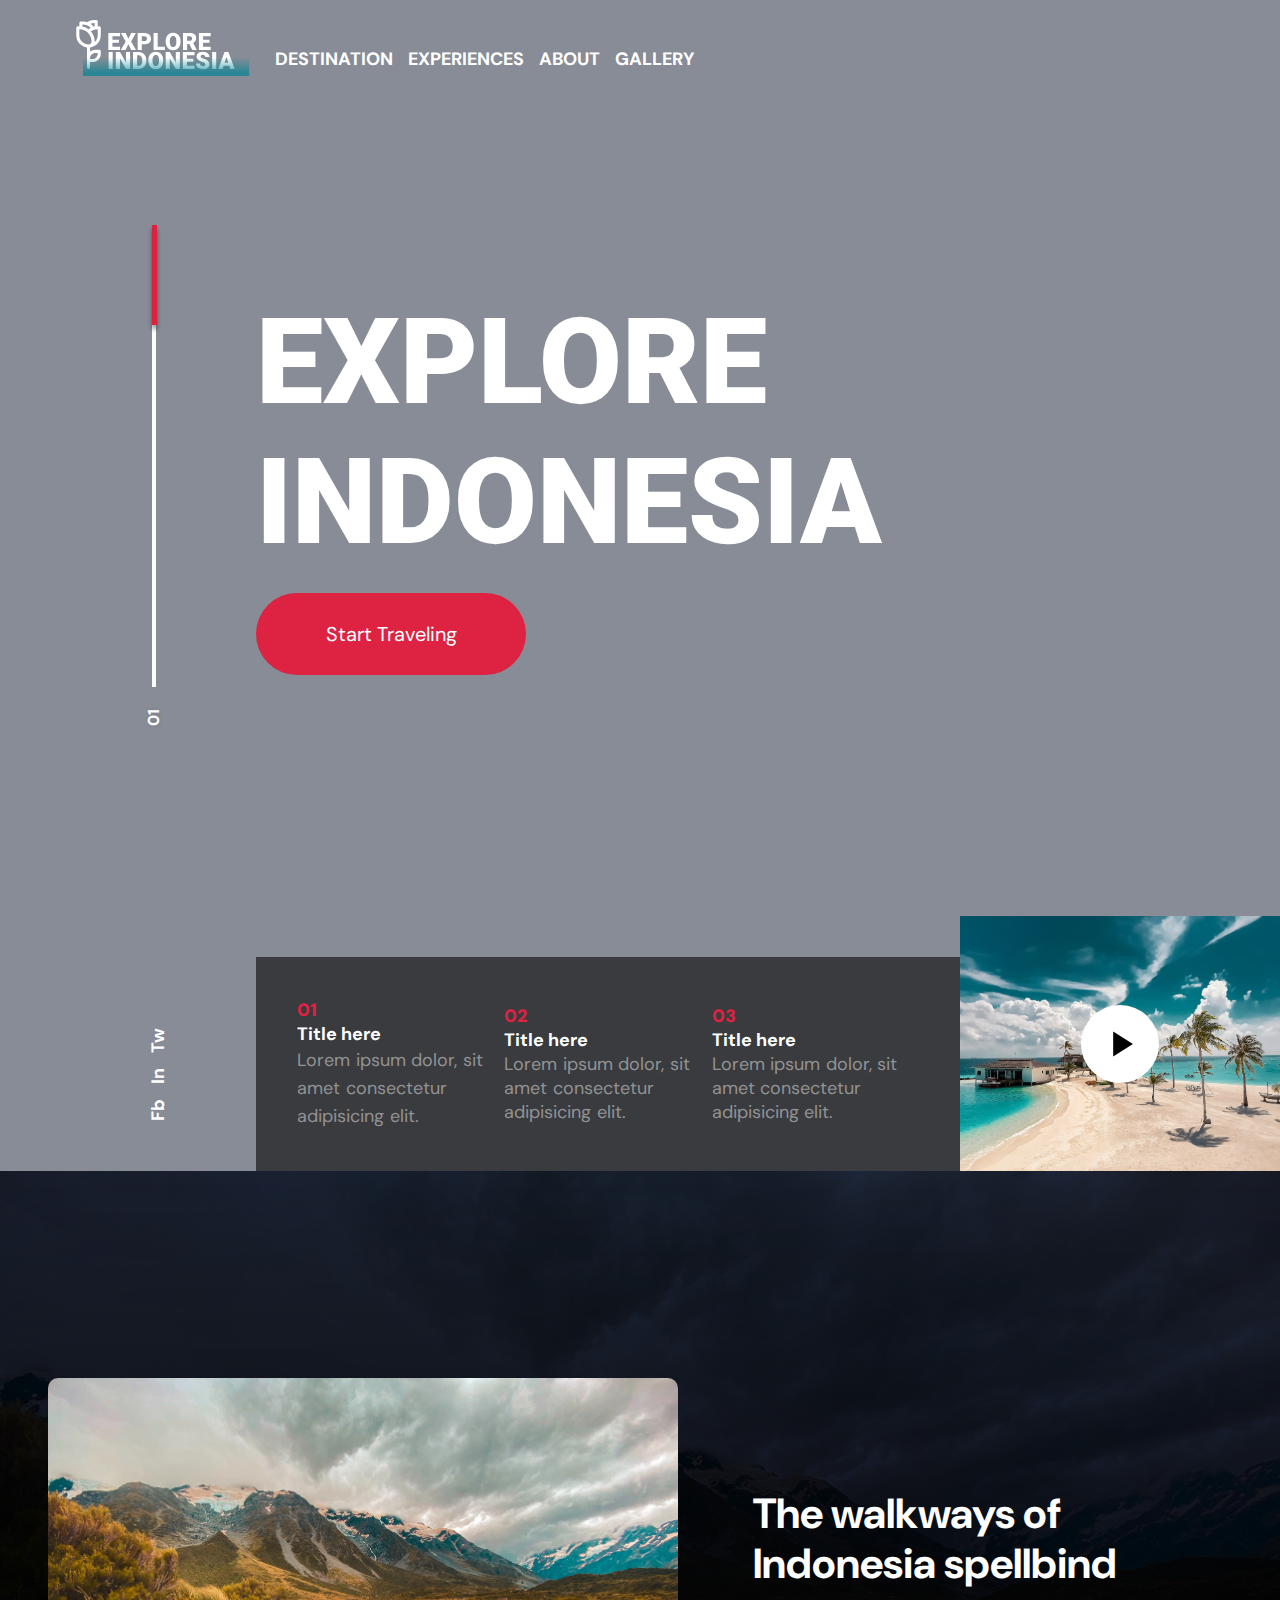
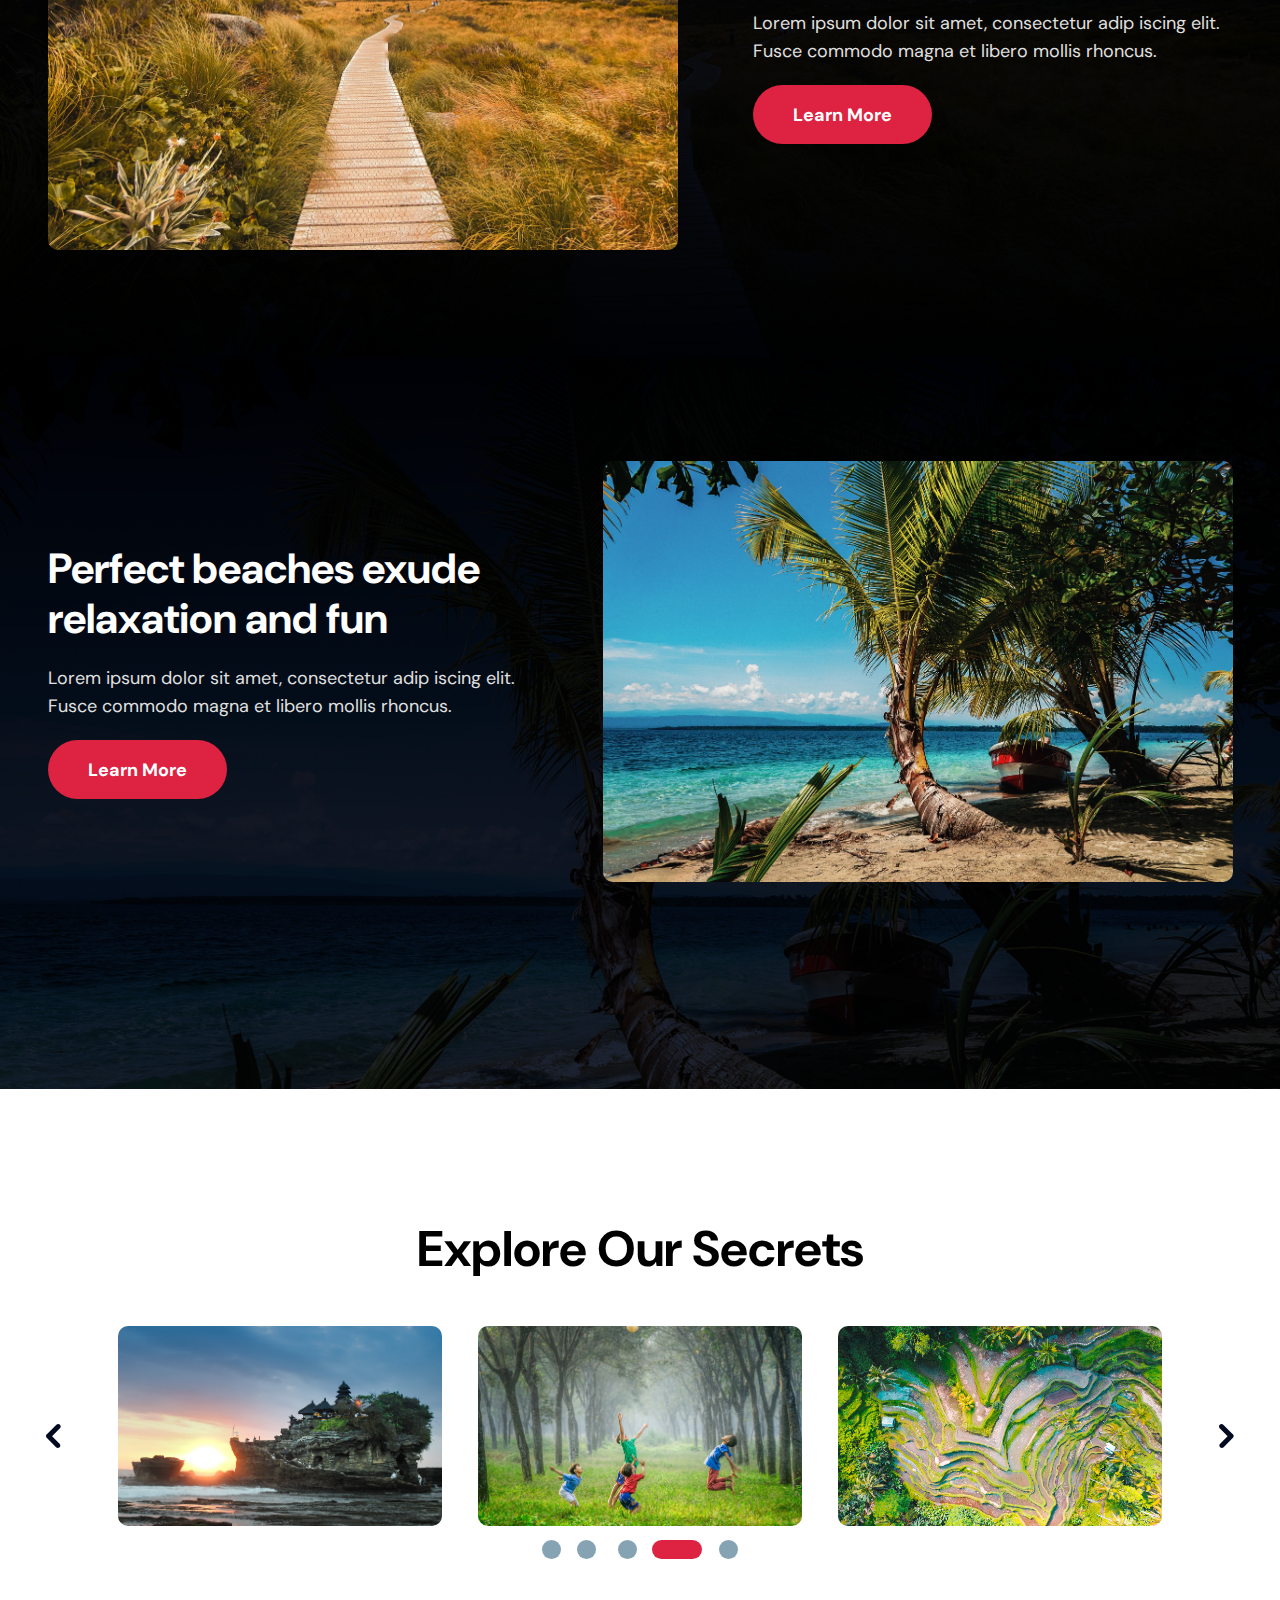
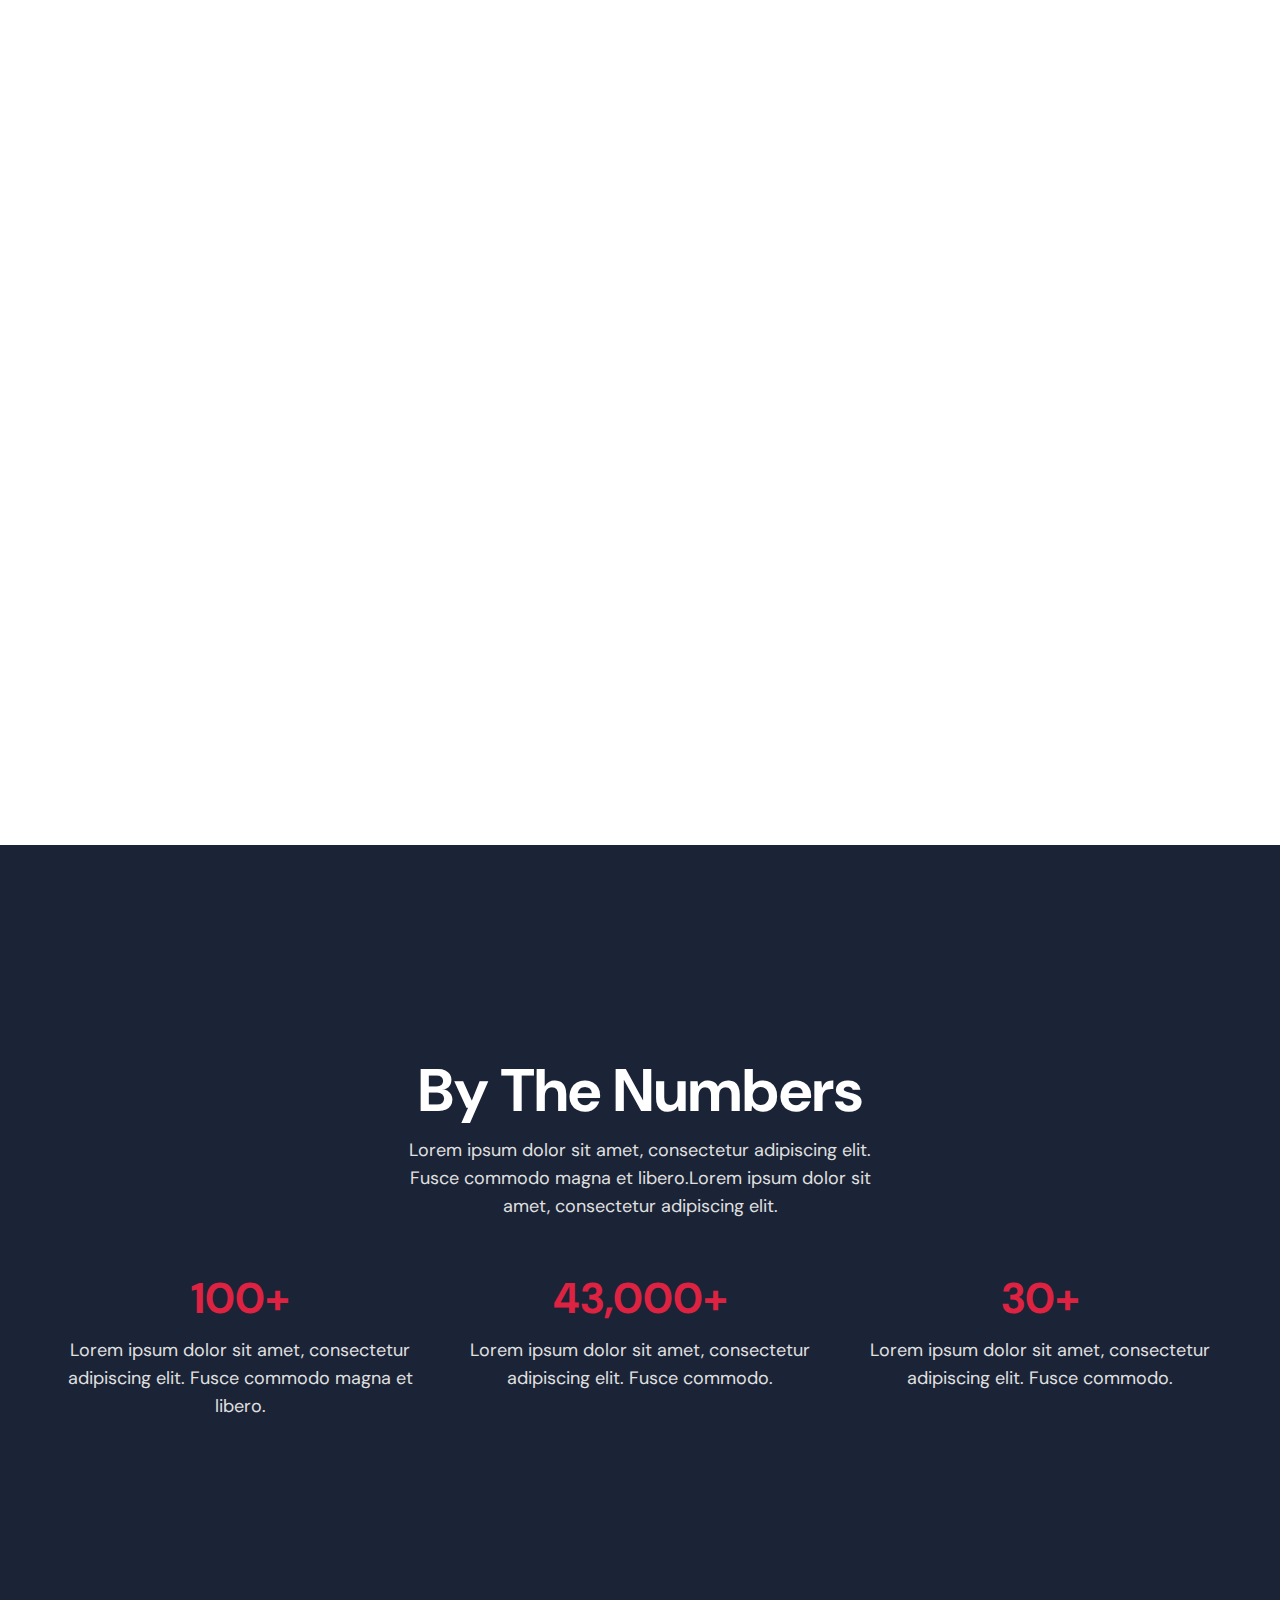
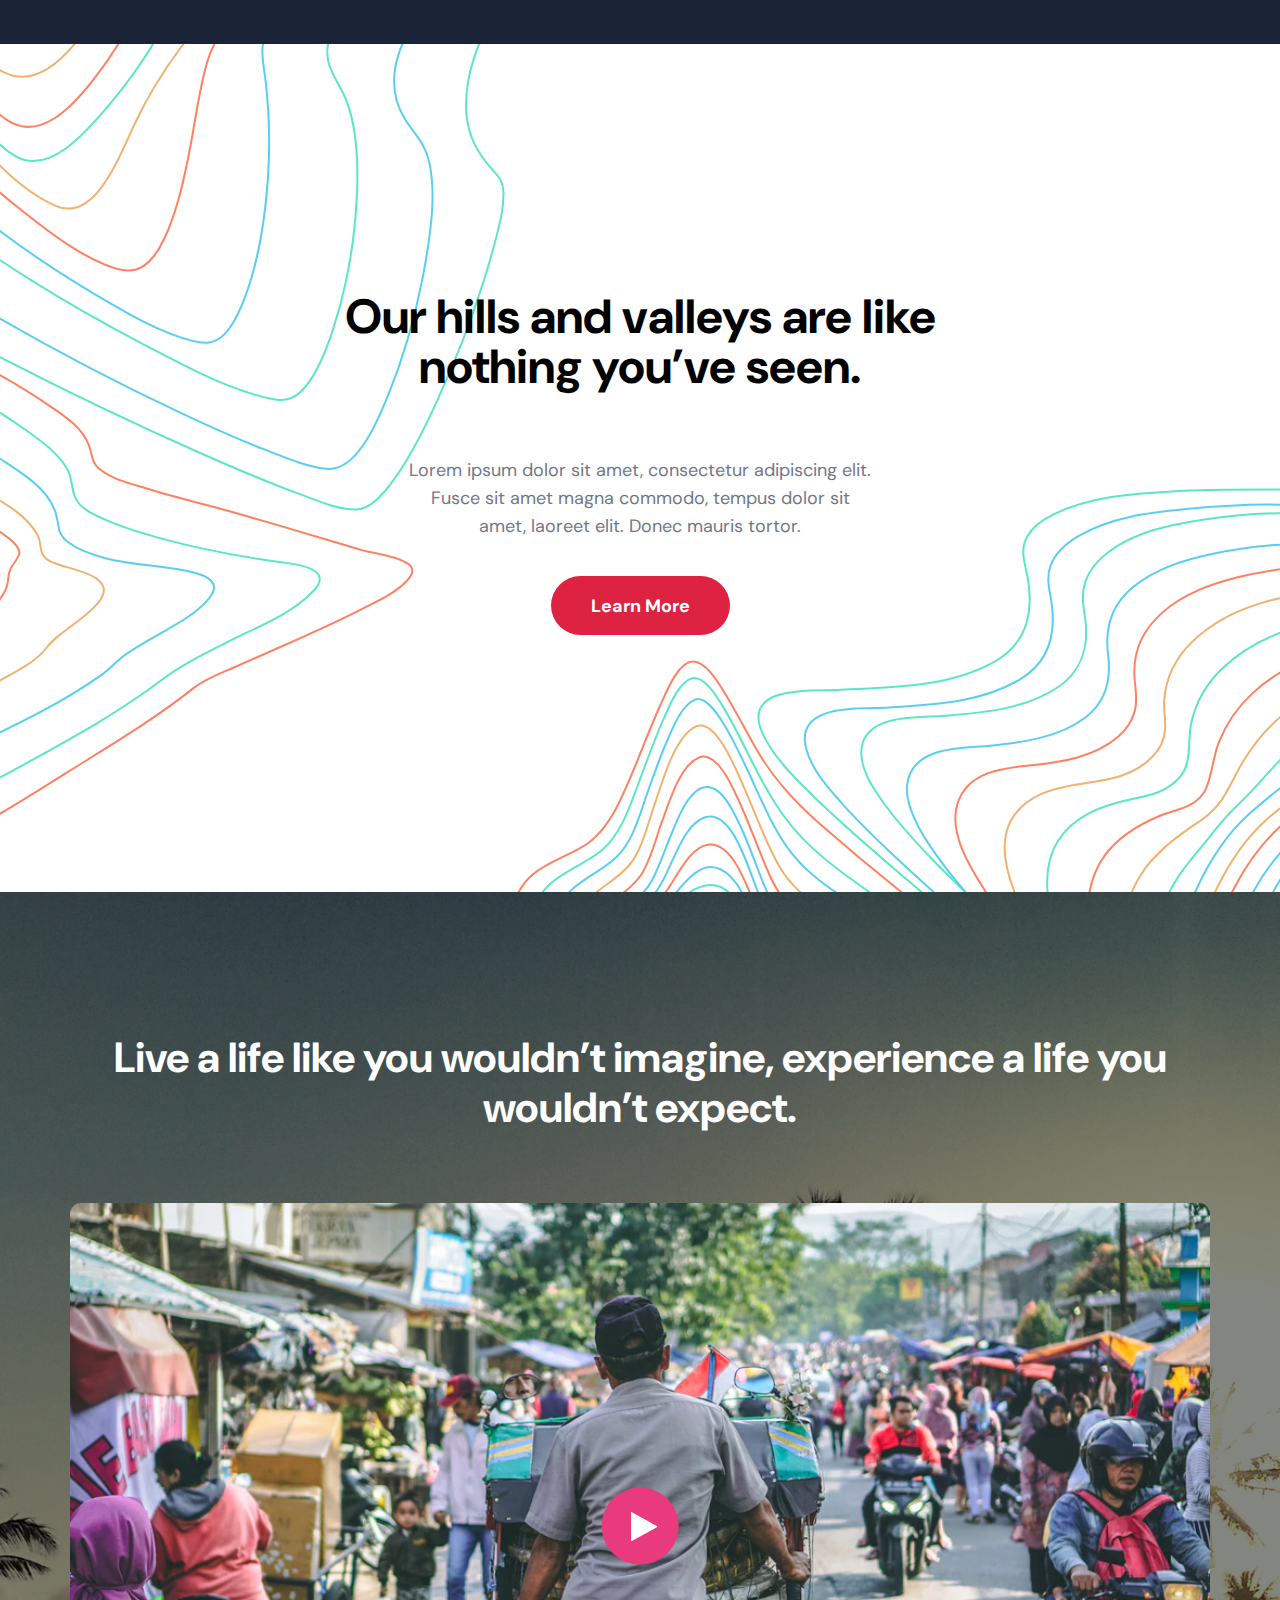
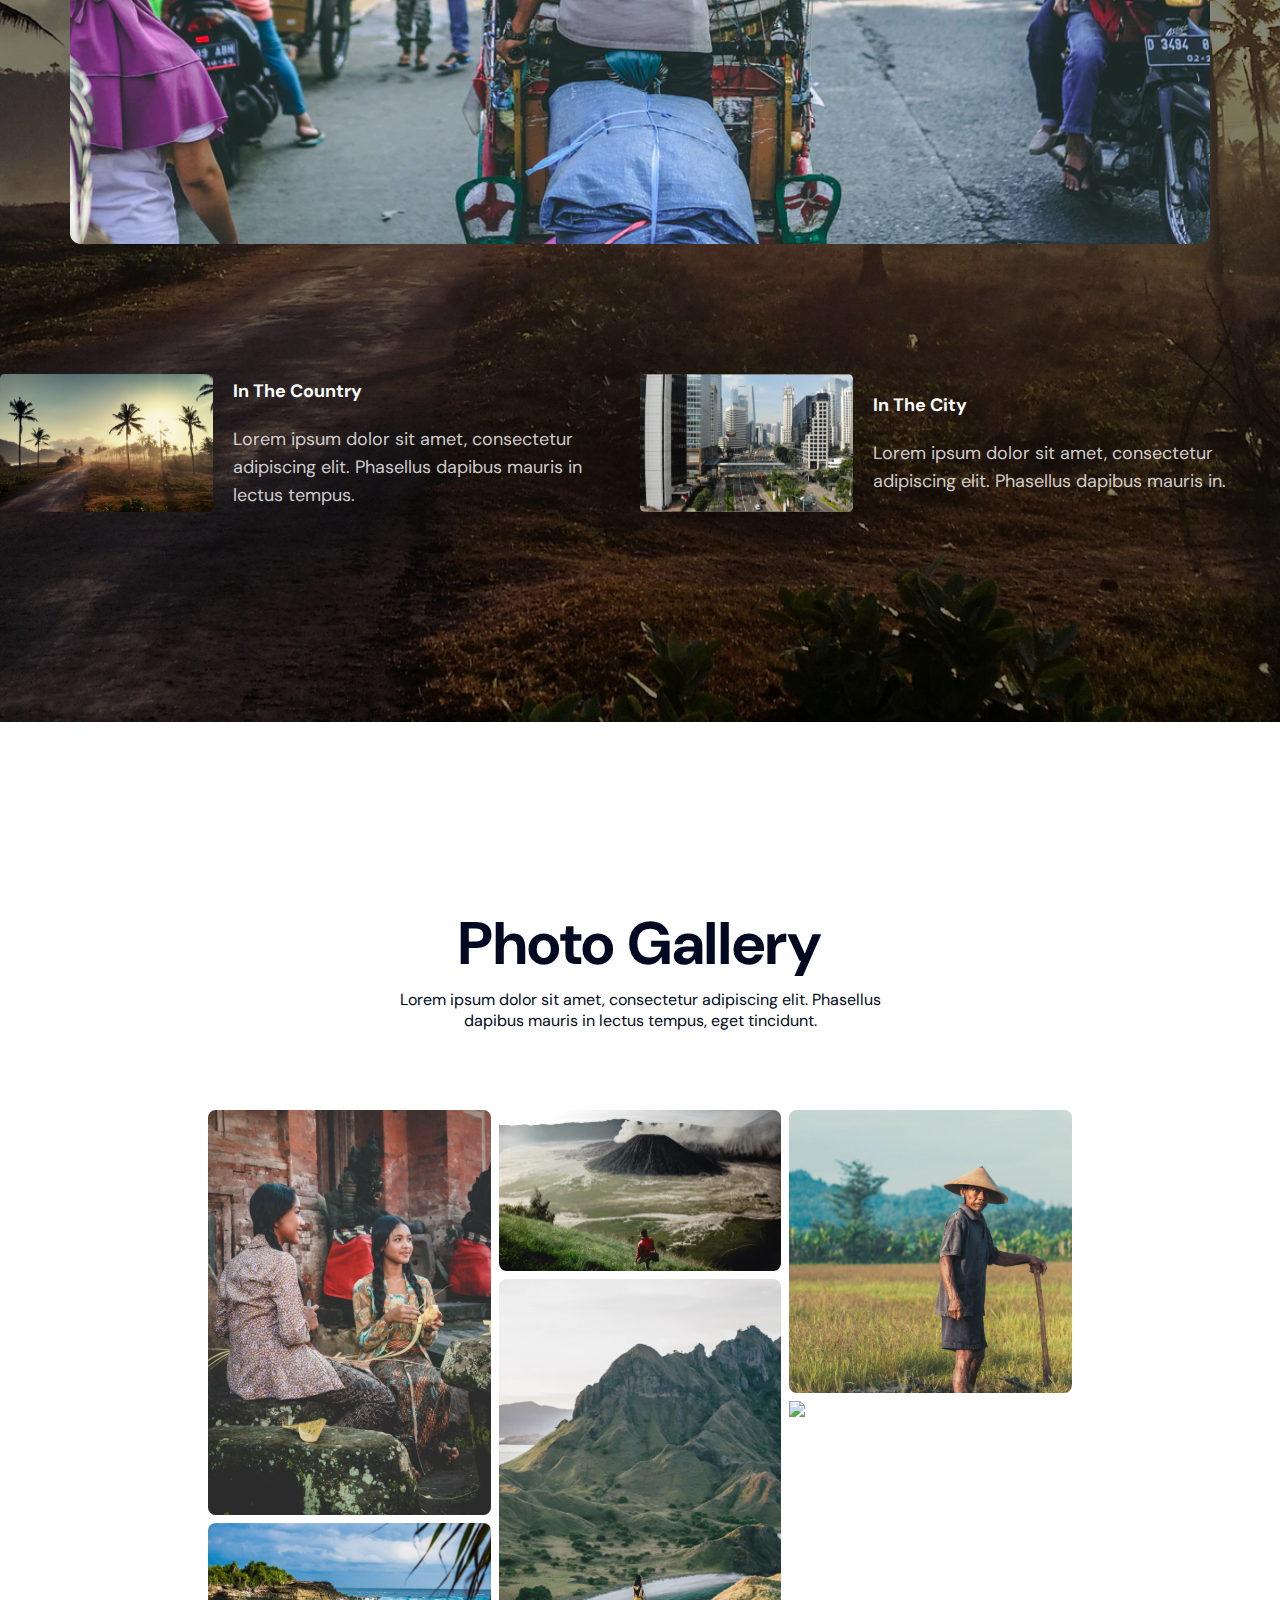
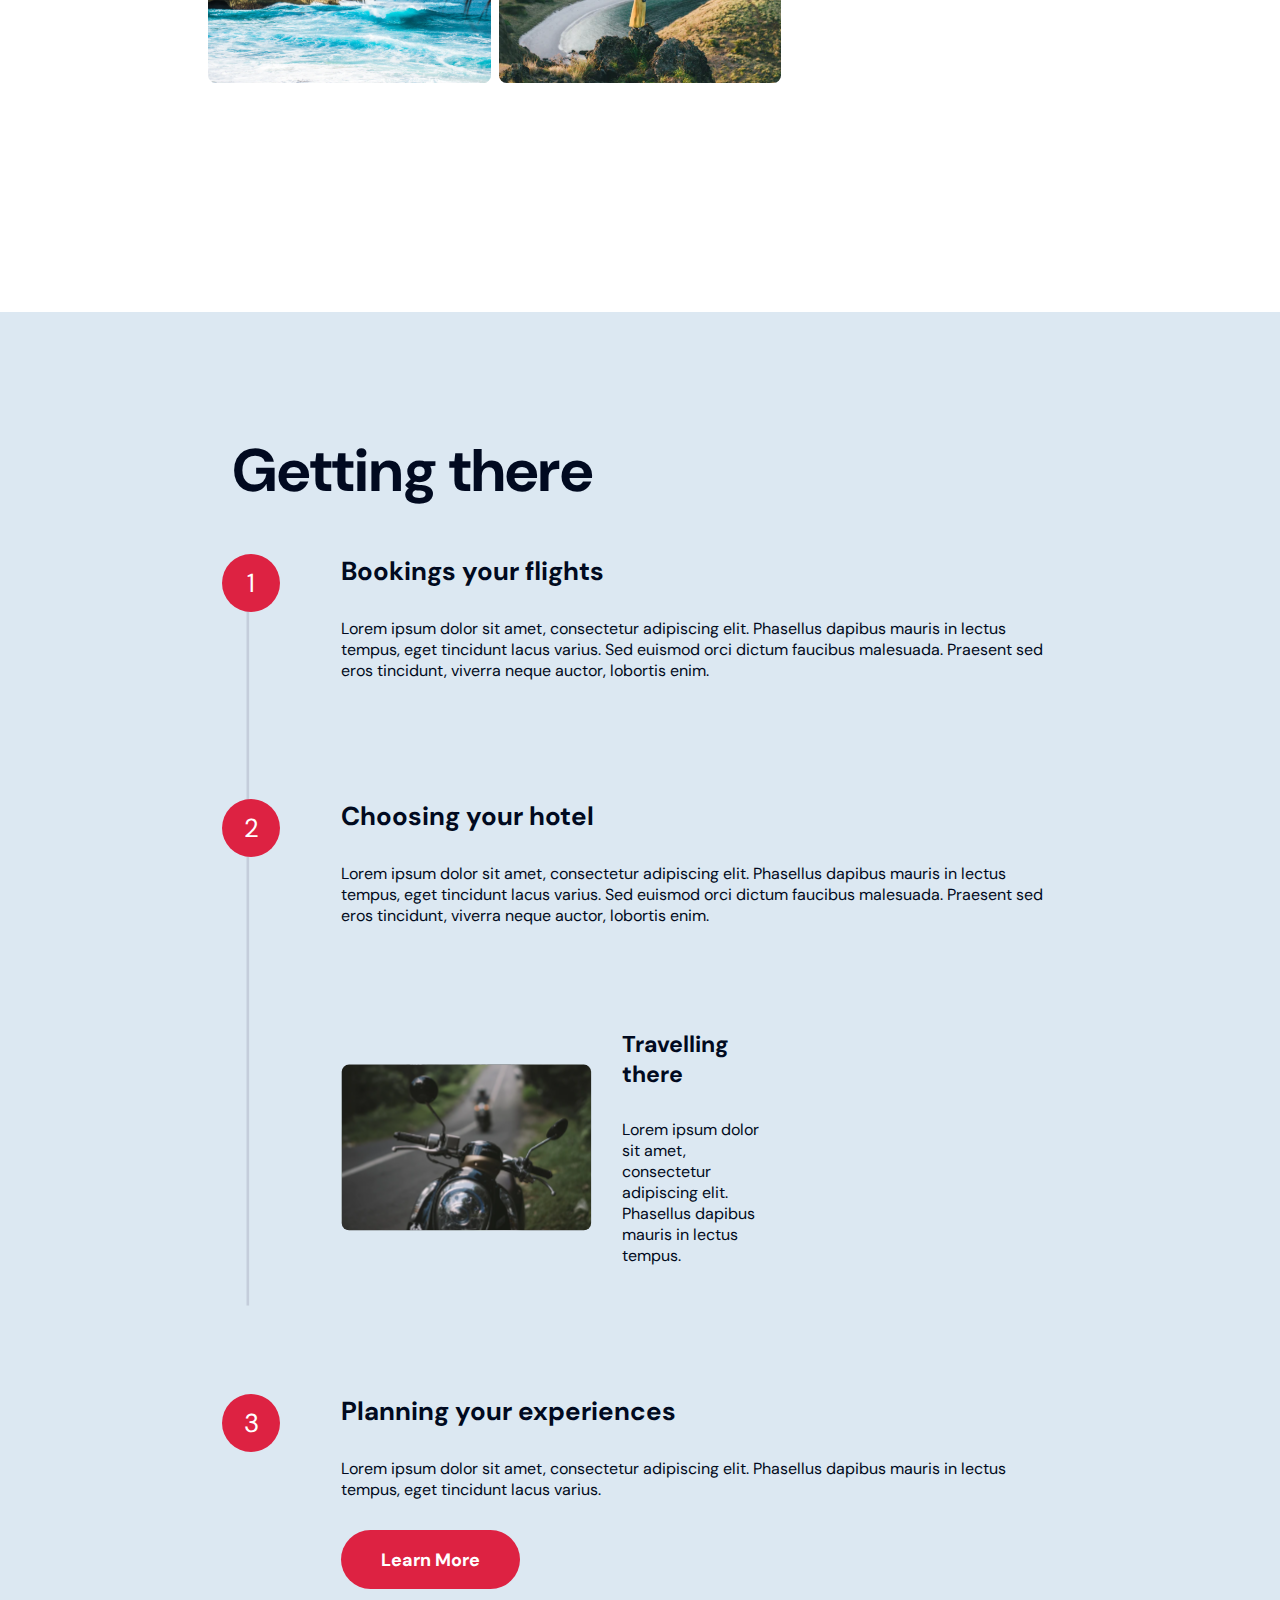
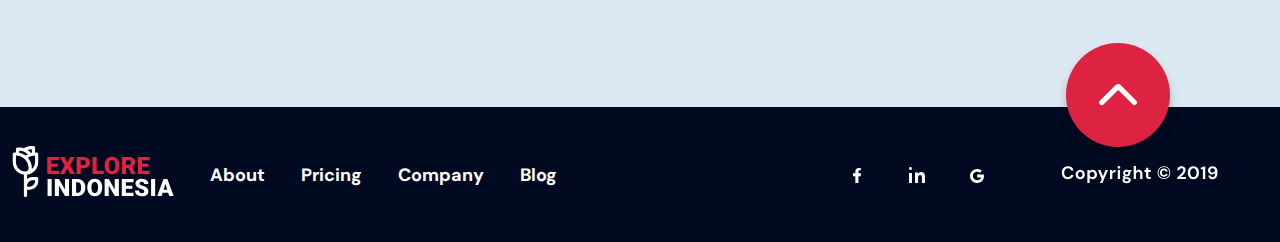
==== commit 72bd9693: "done chnage in gap and margin/padding" ====
--- a/index.html
+++ b/index.html
@@ -139,22 +139,24 @@
         <div class="empty">
         </div>
         <div class="subSection">
-            <div class="topCard">
-                <h3>By The Numbers</h3>
-                <p class="pSize18">Lorem ipsum dolor sit amet, consectetur adipiscing elit. Fusce commodo magna et libero.Lorem ipsum dolor sit amet, consectetur adipiscing elit.</p>
-            </div>
-            <div class="bottomCard">
-                <div class="card-b">
-                    <h3>100+</h3>
-                    <p class="pSize18">Lorem ipsum dolor sit amet, consectetur adipiscing elit. Fusce commodo magna et libero.</p>
-                </div>
-                <div class="card-b">
-                    <h3>43,000+</h3>
-                    <p class="pSize18">Lorem ipsum dolor sit amet, consectetur adipiscing elit. Fusce commodo.</p>
-                </div>
-                <div class="card-b">
-                    <h3>30+</h3>
-                    <p class="pSize18">Lorem ipsum dolor sit amet, consectetur adipiscing elit. Fusce commodo.</p>
+            <div class="mainSubSection">
+                <div class="topCard">
+                    <h3>By The Numbers</h3>
+                    <p class="pSize18">Lorem ipsum dolor sit amet, consectetur adipiscing elit. Fusce commodo magna et libero.Lorem ipsum dolor sit amet, consectetur adipiscing elit.</p>
+                </div>
+                <div class="bottomCard">
+                    <div class="card-b">
+                        <h3>100+</h3>
+                        <p class="pSize18">Lorem ipsum dolor sit amet, consectetur adipiscing elit. Fusce commodo magna et libero.</p>
+                    </div>
+                    <div class="card-b">
+                        <h3>43,000+</h3>
+                        <p class="pSize18">Lorem ipsum dolor sit amet, consectetur adipiscing elit. Fusce commodo.</p>
+                    </div>
+                    <div class="card-b">
+                        <h3>30+</h3>
+                        <p class="pSize18">Lorem ipsum dolor sit amet, consectetur adipiscing elit. Fusce commodo.</p>
+                    </div>
                 </div>
             </div>
         </div>
--- a/cleanStyle.css
+++ b/cleanStyle.css
@@ -76,7 +76,10 @@
     font-size: 18px;
 }
 .topSeaction ul{
-    gap: 50px;
+    padding: 0 25px;
+}
+.topSeaction li{
+    margin-right: 15px;
 }
 
 
@@ -88,9 +91,11 @@
 }
 .navLeft, .navRight{
     align-items: center;
-    gap: 50px;   
-}
-
+    margin-right: 15px;   
+}
+.navRight .search{
+    margin: 0 25px; 
+}   
 
 /* Hero Section */
 .topSeactionMid{
@@ -264,21 +269,21 @@
     align-items: center;
 }
 .articleMain{
-    width: 80%;
+    width: 100%;
+    max-width: 1500px;
     display: flex;
     justify-content: space-around;
     align-items: center; 
-    gap: 5%;
 }
 .articleMain .articleContent{
     display: flex;
     flex-direction: column;
     justify-content: space-around;
     max-width: 480px;
-    gap: 20px;
 }
 .articleImg img{
-    width: 80%;
+    width: 100%;
+    max-width: 630px;
     height: 80%;
     border-radius: 10px;
 }
@@ -290,6 +295,10 @@
     font-size: 42px;
     font-weight: 700;
     line-height: 50px;
+    padding-bottom: 20px;
+}
+.articleContent p{
+    padding-bottom: 20px;
 }
 
 
@@ -303,7 +312,6 @@
     background-repeat: no-repeat;
 }
 .move-down{
-
     padding-top: 127px;
 }
 
@@ -313,6 +321,7 @@
     position: relative;
     margin: auto;
     max-width: 1200px;
+    width: 100%;
     display: flex;
     flex-direction: column;
     align-items: center;
@@ -375,16 +384,21 @@
     color: var(--primary-text-color);
 }
 .subSection{
+    padding: 201px 0 224px;
+}
+.mainSubSection{
+    width: 100%;
+    max-width: 1200px;
+    margin: 0 auto;
     display: flex;
     flex-direction: column;
     align-items: center;
     justify-content: center;
-    gap: 80px;
-    padding: 201px 322px 224px;
 }
 .topCard{
     width: 500px;
     text-align: center;
+    margin-bottom: 40px;
 }
 .topCard h3{
     font-size: 60px;
@@ -433,6 +447,7 @@
     z-index: -1;
 }
 .overlayContent{
+    width: 100%;
     max-width: 620px;
     text-align: center;
     display: flex;
@@ -477,15 +492,17 @@
     justify-content: space-around;
 }
 .topVideoSection{
-    width: 60%;
-    display: flex;
-    flex-direction: column;
-    justify-content: space-around;
-    gap: 67px;
+    width: 100%;
+    max-width: 1200px;
+    display: flex;
+    flex-direction: column;
+    justify-content: space-around;
 }
 .videoHeading{
     margin: auto;
-    width: 90%;
+    width: 100%;
+    max-width: 1140px;
+    padding-bottom: 70px;
 }
 .videoHeading h3{
     font-size: 42px;
@@ -496,7 +513,8 @@
 .videoPlayer{
     position: relative;
     margin: auto;   
-    width: 90%;
+    width: 100%;
+    max-width: 1140px;
 }
 .videoPlayer img{
     width: 100%;
@@ -522,29 +540,30 @@
     text-align: center;
 }
 .videoPreviewSection{
-    width: 70%;
+    max-width: 1284.74px;
+    width: 100%;
     padding-top: 125px;
     display: flex;
-    gap: 20px;
 }
 .preview{
     width: 50%;
     display: flex;
-    gap: 20px;
+    padding-right: 20px;
 }
 .preview img{
     width: 233px;   
+    padding-right: 20px;
 }
 .previewText {
     display: flex;
     flex-direction: column;
     justify-content: center;
-    gap: 20px;
 }
 .previewText h5{
     font-size: 18px;
     font-weight: 700;
     line-height: 27px;
+    padding-bottom: 20px;
 }
 .previewText p{
     color: #ffffffca;
@@ -560,13 +579,13 @@
     flex-direction: column;
     align-items: center;
     justify-content: center;
-    gap: 5%;
     padding-top: 177px;
     padding-bottom: 229px;
 
 }
 .photoGallaryText{
-    width: 70%;
+    max-width: 615px;
+    width: 100%;
     height: fit-content;
     text-align: center;
 }
@@ -580,7 +599,8 @@
     width: 511px;
 }
 .photoGallaryImg{
-    width: 80%;
+    max-width: 1170px;
+    width: 100%;
     display: flex;
     justify-content: center;
     align-items: flex-end;
@@ -623,17 +643,17 @@
 .gettingThere{
     width: 100%;
     padding-top: 119px;
-    padding-bottom: 117px;
+    padding-bottom: 30px;
     background-color: #DCE8F2;
     display: flex;
     flex-direction: column;
     justify-content: center;
     align-items: center;
-    gap: 44px;
 }
 .gettingThereTitle{
     width:70%;
     color: var(--primary-color);   
+    margin-bottom: 44px;
 }
 .gettingThereTitle h2{
     padding-left: 40px;
@@ -647,7 +667,6 @@
     display: flex;
     flex-direction: column;
     justify-content: space-evenly;
-    gap: 88px;
 }
 
 .gettingThereText{
@@ -655,6 +674,7 @@
     color: var(--primary-color);
     display: flex;
     justify-content: space-around;
+    margin-bottom: 88px;
 }
 .gettingThereText .srNo { 
     position: relative;
@@ -682,23 +702,28 @@
     width: 80%;
     display: flex;
     flex-direction: column;
-    gap: 30px; 
 }
 .content p{
     color: var(--primary-color);
+    margin-bottom: 30px;
 }
 .content h3{
     font-size: 26px;
+    margin-bottom: 30px;
 }
 .extraContent{
-    margin-top: 93px;
+    margin-top: 73px;
     margin-bottom: 10px;
     width: 60%;
     display: flex;
-    gap: 30px;
+}
+.extraContent img{
+    margin-right: 30px      ;
+    margin-bottom: 30px;
 }
 .extraContentText h5{
     font-size: 23px;
+    margin-bottom: 30px;
 }
 .repo-text{
     display: none;
@@ -730,22 +755,22 @@
 }
 .footerLeft .footerLogo{
     margin-top: 39px;
-    margin-bottom: 31px ;
+    margin-bottom: 25px ;
 }
 .footerNav{
     display: flex;
-    gap: 20px;
-    color: var(--primary-text-color);
+    color: var(--primary-text-color);
+}
+.footerSection img, .footerNav a, .socialLink{
+    margin-right: 36px;
 }
 .footerSocial{
     padding: 2%;
     display: flex;
     justify-content: flex-start;
     align-items: center;
-    gap: 50px;
 }
 .socialLink{
     margin-top: 10px;
     display: flex;
-    gap: 48px;
-}
+}
--- a/style.css
+++ b/style.css
@@ -17,6 +17,19 @@
 a{
     text-decoration: none;
     color: var(--primary-text-color);
+    font-size: 18px;
+    line-height: 28px;
+    font-weight: 700;
+
+}
+button{
+    background: none;
+	color: inherit;
+	border: none;
+	padding: 0;
+	font: inherit;
+	cursor: pointer;
+	outline: inherit;
 }
 .container{
     width: 90%;
@@ -43,6 +56,12 @@
     border-radius: 32px;
 }
 
+.pSize18{
+    font-size: 18px;
+    font-weight: 400;
+    line-height: 28px;
+    color: #E0E0E0      ;
+}
 
 /* Main Section */
 .topSeaction{
@@ -82,16 +101,17 @@
     
 }
 .lineStyle{
+    margin-top: 100px;
     position: relative;
     width: 20%;
-    height: fit-content;
-}
+    height: 296px;
+}   
 .lineOne{
     position: sticky;
-    width: 2px;
-    height: 390px;
-    left: 71.04px;
-    top: 33%;
+    width: 4px;
+    height: 390px;   /*height: 100%;*/
+    left: 152.04px;  /*left: 71.04px; */
+    top: 25%;
     background: linear-gradient(0deg, #FFFFFF, #FFFFFF), #FFFFFF;
     z-index: 1;
 }
@@ -99,9 +119,9 @@
     position: sticky;
     width: 4px;
     height: 100px;
-    left: 70.04px;
+    left: 152px;/* left: 70.04px; */
     top: 25%;
-    background: #DD2242;
+    background: #dd2241;
     box-shadow: 0px 4px 4px rgba(0, 0, 0, 0.45);
     z-index: 2;
 }
@@ -109,7 +129,7 @@
     position: absolute;
     width: 17px;
     height: 21.01px;
-    left: 63.03px;
+    left: 145.04px;/* left: 63.03px; */
     top: 510px;
     font-family: 'DM Sans';
     font-weight: 700;
@@ -121,17 +141,24 @@
 }
 .mainText{
     width: 60%;
-    height: 90%;
+    padding-top: 195px;
+}
+.mainText h1{
+    /* height: 90%; */
     display: flex;
     flex-direction: column;
     justify-content: center ;
-    font-size: 100%;
-}
-.mainText .text{
     font-size: 120px;
     font-family:'Roboto';
     font-weight: 900;
 }
+
+/* .mainText .text{
+    font-size: 120px;
+    font-family:'Roboto';
+    font-weight: 900;
+} */
+
 .mainText .button-1{
     width: 270px;
     height: 82px;
@@ -140,6 +167,7 @@
     text-align: center;
     font-size: 20px;
     border-radius: 211px;
+    margin-top: 21px;
     padding: 25px;
 }
 
@@ -147,26 +175,28 @@
 
 /* Top Lower Section */
 .topSeactionLower{
-    width: 100%;
-    height: 30%;
+    position: absolute;
+    bottom: 0;
+    width: 100%;
+    height: 255px;/* height: 30%; */
     margin-block-start: 19px;
     display: flex;
     color: var(--primary-text-color);
 }
 .lowerLang{
-    width: 10%;
+   width: 20%; /* width: 10%; */
     height: 100%;
     position: relative;
 }
 .lowerLang img{
     position: absolute;
     left: 40%;
-    top: 70%;
+    top: 58%;/* top: 70%; */
     transform: translate(-50%, -50%);
 }
 .lowerBoolatine{
     display: flex;
-    width: 65%;
+    width: 55%  ;/* width: 65%; */
     height: 210px;
     align-self: flex-end;
     align-items: center;
@@ -177,9 +207,7 @@
     margin: 10px 0;
     width: 210px;
 }
-.card p:last-of-type{
-    font-size: 18px;
-    font-weight: 400;
+.card p:last-of-type{       
     color: #939393;
 }
 .card p:first-of-type{
@@ -216,11 +244,12 @@
 /* Article Section */
 .articleSection{
     width: 100%;
-    height: 1624px; 
+    /* height: 1624px;  */
 }
 .article-1{
     width: 100%;
     height: 50%;
+    padding: 207px 10px 103px;
     background-image: linear-gradient(0deg, #010A20 0%, rgba(1, 10, 32, 0) 100%),url(assets/article-1.png);
     background-color: #010a20e1;
     background-blend-mode: multiply;
@@ -230,6 +259,7 @@
 .article-2{
     width: 100%;
     height: 50%;
+    padding: 103px 10px 207px;
     background-color: rgba(0, 255, 255, 0.468);
     background-image:linear-gradient(180deg, #010A20 0%, rgba(1, 10, 32, 0) 100%),url(assets/article-2.png);
     background-color: #010a20e1;
@@ -266,17 +296,17 @@
     font-weight: 700;
     line-height: 50px;
 }
-.articleContent p{
+/* .articleContent p{
     font-size: 18px;
     font-weight: 400;
     line-height: 28px;
-}
-.articleContent a{
+} */
+/* .articleContent a{
     font-size: 18px;
     line-height: 28px;
     font-weight: 700;
     color: var(--primary-text-color);
-}
+} */
 
 
 /* Farmer Section */
@@ -356,7 +386,7 @@
     position: absolute;
     bottom: 0%;
     width: 100%;
-    height: 794px;
+    height: 794px;  
     background-image: url(assets/sub.svg);
     color: var(--primary-text-color);
 }
@@ -376,13 +406,15 @@
     font-weight: 700;
     line-height: 90px;
 }
-.subSection p{
+/* .subSection p{
     text-align: center;
     font-size: 18px;
     line-height: 28px;
     color: #E0E0E0;
-}
+} */
 .bottomCard{
+    width: 70%;
+    
     text-align: center;
     display: flex;
     justify-content: space-around;
@@ -429,7 +461,7 @@
     flex-direction: column;
     align-items: center;
     justify-content: space-around;
-    gap: 50px;
+    /* gap: 50px; */
 }
 .overlayContent h3{
     max-width: 640px;
@@ -438,12 +470,15 @@
     line-height: 50px;
 }
 .overlayContent p{
+    margin-top: 32px;
     max-width: 470px;
     height: 80px;
     font-size: 18px;
     line-height: 28px;
 }
-
+.overlayContent .button-2{
+    margin-top: 36px;
+}
 
 
 /* Video Section */
@@ -484,13 +519,32 @@
     text-align: center;
 }
 .videoPlayer{
-    margin: auto;
+    position: relative;
+    margin: auto;   
     width: 90%;
     height: 80%;
 }
 .videoPlayer img{
     width: 100%;
     height: 100%;
+}
+
+.videoPlayBtn img{
+    
+    color: #ffffff; 
+    width: 16px;  
+} 
+
+.videoPlayer .videoPlayBtn{
+    position: absolute;
+    left: 50%;
+    top: 50%;
+    transform: translate(-50%, -50%);
+    width: 6vw;
+    height: 6vw;
+    border-radius:50%;
+    background-color: #E93A7D;
+    text-align: center;
 }
 .videoPreviewSection{
     width: 70%;
@@ -520,9 +574,6 @@
 }
 .previewText p{
     color: #ffffffca;
-    font-size: 18px;
-    font-weight: 400;
-    line-height: 28px;
 }
 
 
@@ -621,14 +672,33 @@
     flex-direction: column;
     justify-content: space-evenly;
 }
+.longLine{
+    position: absolute;
+    top: 8%;
+    left: 6%;
+}
 .gettingThereText{
     position: relative;
     color: var(--primary-color);
     display: flex;
     justify-content: space-around;
 }
-.gettingThereText .srNo img{ 
-    width: 40px;
+.gettingThereText .srNo { 
+    position: relative;
+    padding-top:1%;
+    width: 58px;
+    height: 58px;    
+    border-radius:50%;
+    color: #ffffff;
+    background-color: var(--secondary-btn-color);
+    text-align: center;
+    font-size: 26px;
+}
+.srNo p{
+    position: absolute;
+    left: 50%;
+    top: 50%;
+    transform: translate(-50%, -50%);
 }
 .gettingThereText .content{
 
@@ -645,6 +715,8 @@
     font-size: 26px;
 }
 .extraContent{
+    margin-top: 93px;
+    margin-bottom: 10px;
     width: 60%;
     display: flex;
     gap: 30px;
@@ -665,7 +737,7 @@
 .footerSection{
     position: relative;
     width: 100%;
-    height: 100px;
+    height: 136px;
     background-color: var(--primary-color);
     display: flex;
     justify-content:space-between;
@@ -673,7 +745,7 @@
 .footerArrow{
     position: absolute;
     right: 5%;
-    top: -75%;
+    top: -55%;
 }
 .footerLeft{
     width: 40%;
@@ -681,6 +753,10 @@
     justify-content: space-evenly;
     align-items: center;
 }
+.footerLeft .footerLogo{
+    margin-top: 39px;
+    margin-bottom: 31px ;
+}
 .footerNav{
     display: flex;
     gap: 20px;
@@ -689,6 +765,10 @@
 .footerSocial{
     width: 30%;
     display: flex;
-    justify-content: space-evenly;
-    align-items: center;
-}
+    justify-content: flex-start;
+    align-items: center;
+    gap: 50px;
+}
+.socialLink img{
+    margin-right: 22px;
+}--- a/large.css
+++ b/large.css
@@ -44,7 +44,18 @@
 }
 
 
-
+.nav-links{
+    display: none;
+}
+.lineOne, .lineTwo{
+    left: 102.04px;
+}
+.num{
+    left: 97px;
+}
+.lowerLang .verticleLang{
+    left: 60px;
+}
 /* Article Section */
 .articleMain{
     flex-direction: column;
@@ -72,7 +83,15 @@
     width: 100%;
 }
 
+/* Video Section */
+.preview{
+   flex-direction: column;
+   align-items: center;
+}
+.preview{
+    text-align: center;
 
+}
 
 /* Overlay Section */
 .overlaySaction .overlay-1{
@@ -87,6 +106,9 @@
     z-index: -1;
 }
 
+.subSection{
+    padding: 50px 40px 50px;
+}
 
 
 /* Getting There Section */
@@ -94,3 +116,45 @@
     width: 90%;
 }
 
+.footerSection{
+    position: relative;
+    margin-bottom:-10px ;
+    /* height: 764px; */
+    flex-direction: column;
+    align-items: center;
+    justify-content: space-around;
+}
+.footerArrow{
+
+    top: -8%;
+    left: 43%   ;
+}
+.footerLeft{
+    padding-top: 30px;
+    flex-direction: column;
+    /* gap: 40px;    */
+    margin-top: 36px;
+    margin-bottom: 36px;
+}
+.footerNav{
+    text-align: center;
+    font-size: 22px;
+    flex-direction: column;
+    /* gap: 40px; */
+}
+.footerSocial{
+    flex-direction: column;
+    /* gap: 30px; */
+    margin-bottom: 83px;
+}
+.socialLink{
+    display: flex;
+    justify-content: space-around;
+}
+.socialLink a{
+    margin:  0 10px;
+}
+.footerSection img, .footerNav a, .socialLink{
+    margin-right: 0;
+    margin-bottom: 20px;
+}--- a/tablet.css
+++ b/tablet.css
@@ -45,9 +45,16 @@
 
 
 /* main Section */
+.mainText{
+    display: flex;
+    flex-direction: column;
+    margin-bottom: 30px;
+}
 .topSeaction{
-    height: 1090px;
-}
+    padding-bottom: 368px;
+    /* height: 1090px; */
+}
+
 
 
 
@@ -67,17 +74,20 @@
 }
 .mainText{
     width: 90%;
-    align-items: center;
-}
-.mainText .text p{  
-    width: 90%;
+    padding-top: 20px;
+    align-items: center;
+}
+
+.mainText h1{  
     margin: auto;
-    font-size: 100px;
+    font-size: 58px;
 }
 .topSeactionMid{
     justify-content: center;
-    height: 30%;
-}
+    padding-top: 55px;
+    /* height: 30%; */
+}
+
 
 
 
@@ -85,7 +95,8 @@
 .topSeactionLower{
     margin-block-start: 0;
     flex-direction: column;
-    height: 55%;
+    /* height: 58%; */
+    margin-bottom: 40px;
 }
 .lowerBoolatine{
     flex-direction: column;
@@ -97,10 +108,13 @@
 .lowerVideo{
     align-self: center;
     width: 314px;
-    height: 473px; 
+    /* height: 473px;  */
 }
 .lowerVideo img{
     height: 90%;
+}
+.card{
+    padding-top: 15px; 
 }
 .card p:last-of-type{
     font-size: 16px;
@@ -163,6 +177,9 @@
 
 
 /* SubSection */
+.subSection{
+    padding: 50px 40px 50px;
+}
 .topCard{
     width: 312px;
 }
@@ -174,18 +191,16 @@
 /* Video Section */
 .video{
     justify-content: flex-start;
+    padding-bottom: 10px;
 }
 .topVideoSection{
     width: 90%;
     padding: 20px;
-    height: 40%;
-}
-.videoHeading{
-    height: 50%;     
+    /* height: 40%; */
 }
 .videoHeading h3{
     margin:auto;
-    font-size: 40px;
+    font-size:35px;
 }
 .videoPreviewSection{
     width: 90%;
@@ -193,12 +208,18 @@
     flex-direction: column;
     justify-content: space-around;
     align-items: center;
-    gap: 20px;
+    padding-top: 20px;
+    /* gap: 20px */
 }
 .preview{
     width: 50%;
     flex-direction: column;  
     align-items: center;
+    padding-right: 0;
+    margin-bottom: 20px;
+}
+.preview img{
+    padding-right: 0;
 }
 .previewText {
     width: 100%;
@@ -230,37 +251,57 @@
     padding-top: 20px;
     font-size: 40px;
     line-height: 46px;
+    padding-bottom: 20px;
 }
 .photoGallaryText p{
     max-width: 100%;
     font-size: 16px;
 }
 .photoGallaryImg{
-    height: 40%;
+    /* height: 40%;  */
+    padding-top: 10px;
 }
 .photoGallary{
     justify-content: flex-start;
-    gap: 20%;
-    height: fit-content;
+    /* gap: 20%; */
+    /* height: fit-content; */
 }
 
 
 
 /* Getting There Section */
+.gettingThere{
+    padding-bottom: 32px;
+}
+.gettingThereTitle{
+    margin-bottom: 20px;
+}
+
 .gettingThereTitle h2{
     margin: auto;
     text-align: center;
     padding-left: 0;
     font-size: 40px;
 }
+.longLine{
+    display: none;
+}
 .gettingThereText {
     flex-direction: column;
+    align-items: center;
+    margin-bottom: 20px;
+}
+.gettingThereText .content{
     align-items: center;
 }
 .content h3{
     text-align: center;
     width: 100%;
     font-size:22px ;
+    margin-bottom: 10px;
+}
+.content p{
+    margin-bottom: 10px;
 }
 .extraContent{
     text-align: center;
@@ -275,26 +316,35 @@
     color: var(--secondary-btn-color);
     display: block;
 }
+.extraContent{
+    margin-top: 10px;
+}
+.extraContent h5{
+    display: none;
+}
 
 
 
 /* Footer section */
-.footerSection{
+/* .footerSection{
     position: relative;
-    margin-bottom:-10px ;
-    height: 764px;
-    flex-direction: column;
+    margin-bottom:-10px ; */
+    /* height: 764px; */
+    /* flex-direction: column;
     align-items: center;
     justify-content: space-around;
-}
-.footerArrow{
-    position: absolute;
-    top: -5%;
+} */
+/* .footerArrow{
+
+    top: -8%;
+    left: 43%   ;
 }
 .footerLeft{
     padding-top: 30px;
     flex-direction: column;
     gap: 40px;
+    margin-top: 36px;
+    margin-bottom: 36px;
 }
 .footerNav{
     text-align: center;
@@ -305,4 +355,9 @@
 .footerSocial{
     flex-direction: column;
     gap: 30px;
-}+    margin-bottom: 83px;
+} */
+.socialLink{
+    display: flex;
+    justify-content: space-around;
+}
--- a/mobile.css
+++ b/mobile.css
@@ -53,7 +53,7 @@
 
 /* Mid Section */
 .topSeactionMid{
-    height: 30%;
+    /* height: 30%; */
     justify-content: center;
 }
 .mainText{
@@ -66,21 +66,39 @@
 }   
 .mainText .button-1{
     width: 100%;
+    height: 59px;
+    padding: 0;
 }
 .lowerBoolatine{
-    width: 75%;
+    flex-direction: column;
+    justify-content: center;
+    align-self: center;
+    width: 270px;
+    height: 373px;
+}
+.lowerVideo{
+    align-self: center;
+    width: 270px;
+    height: 186px; 
+}
+.lowerVideo img{
+    height: 100%;
 }
 
 
 /* Article Section */
-.articleSection{
+/* .articleSection{
     height: 1400px;
+} */
+.article-1{
+    padding-top: 107px;
 }
 .article-2{
     width: 100%;
-    padding-bottom: 10px;
+    padding-bottom: 100px;
 }
 .articleContent h3{
+    padding-top: 40px;
     font-size: 37px;
     font-weight: 700;
     line-height: 45px;
@@ -99,16 +117,19 @@
 .sliderHead{
     width: 70%;
 }
-
+.empty{
+    margin: 668px 0;
+}
 /* video Section */
-.topVideoSection{
+
+/* .topVideoSection{
     height: 50%;
-}
+} */
 .preview{
     width: 90%;
 }
 .topCard{
-   width: 300px;
+   width: 100%;
    max-width: 300px;
    text-align: center;
 }
@@ -116,6 +137,7 @@
     font-size: 40px;
     font-weight: 700;
     line-height: 46px;
+    padding-bottom: 40px;
 }
 .topCard p{
     font-size: 16px;
@@ -124,10 +146,11 @@
 .bottomCard{
     flex-direction: column;
     align-items: center;
-    gap: 20px;
+    /* gap: 20px; */
 }
 .bottomCard .card-b{
     width: 90%;
+    margin: 20px 0;
 }
 .card-b h3{
     font-size: 40px;
@@ -140,9 +163,9 @@
 }
 .videoPreviewSection{
     width: 100%;
-    height: 40%;
+    /* height: 40%; */
     justify-content: space-between;
-    gap: 20px;
+    /* gap: 20px; */
 }
 
 
@@ -159,18 +182,18 @@
     bottom: -20%;
     z-index: -1;
 }
-.overlayContent{
+/* .overlayContent{
     gap: 25%;
-}
+} */
 .overlayContent h3{
     max-width: 360px;
-    height: 100px;
+    /* height: 100px; */
     font-size: 40px;
     line-height: 46px;
 }
 .overlayContent p{
     max-width: 300px;
-    height: 80px;
+    /* height: 80px; */
     font-size: 16px;
     line-height: 24px;
 }
@@ -179,29 +202,42 @@
 /* Photo Gallary Section */
 .photoGallary{
     justify-content: flex-start;
-    gap: 4%;
-    height: fit-content;
+    /* gap: 4%; */
+    /* height: fit-content; */
+    padding: 40px 5px;
 }
 
 
 
 /* Getting There Section */
 .gettingThere{
-    height: max-content;
+    /* height: max-content;  */
     padding-top: 30px;
 }
 .gettingThereMain{
     width: 90%;
     padding-top: 30px;
-    padding-bottom: 100px;
-    gap: 20px;
-}
-.gettingThereText .content{
-    align-items: center;
+    /* padding-bottom: 100px; */
+    /* gap: 20px; */
+}
+.extraContent Img{
+    margin-right: 0;
 }
 .extraContentText .main-p{
     display: none;    
 }
 .repo-text{
     display: block;
+}
+
+
+.footerArrow{
+    top: -8%;
+    left: 37%;
+}
+.footerLeft{
+    margin-bottom: 25px;
+}
+.footerSocial{
+    margin-bottom: 33px;
 }